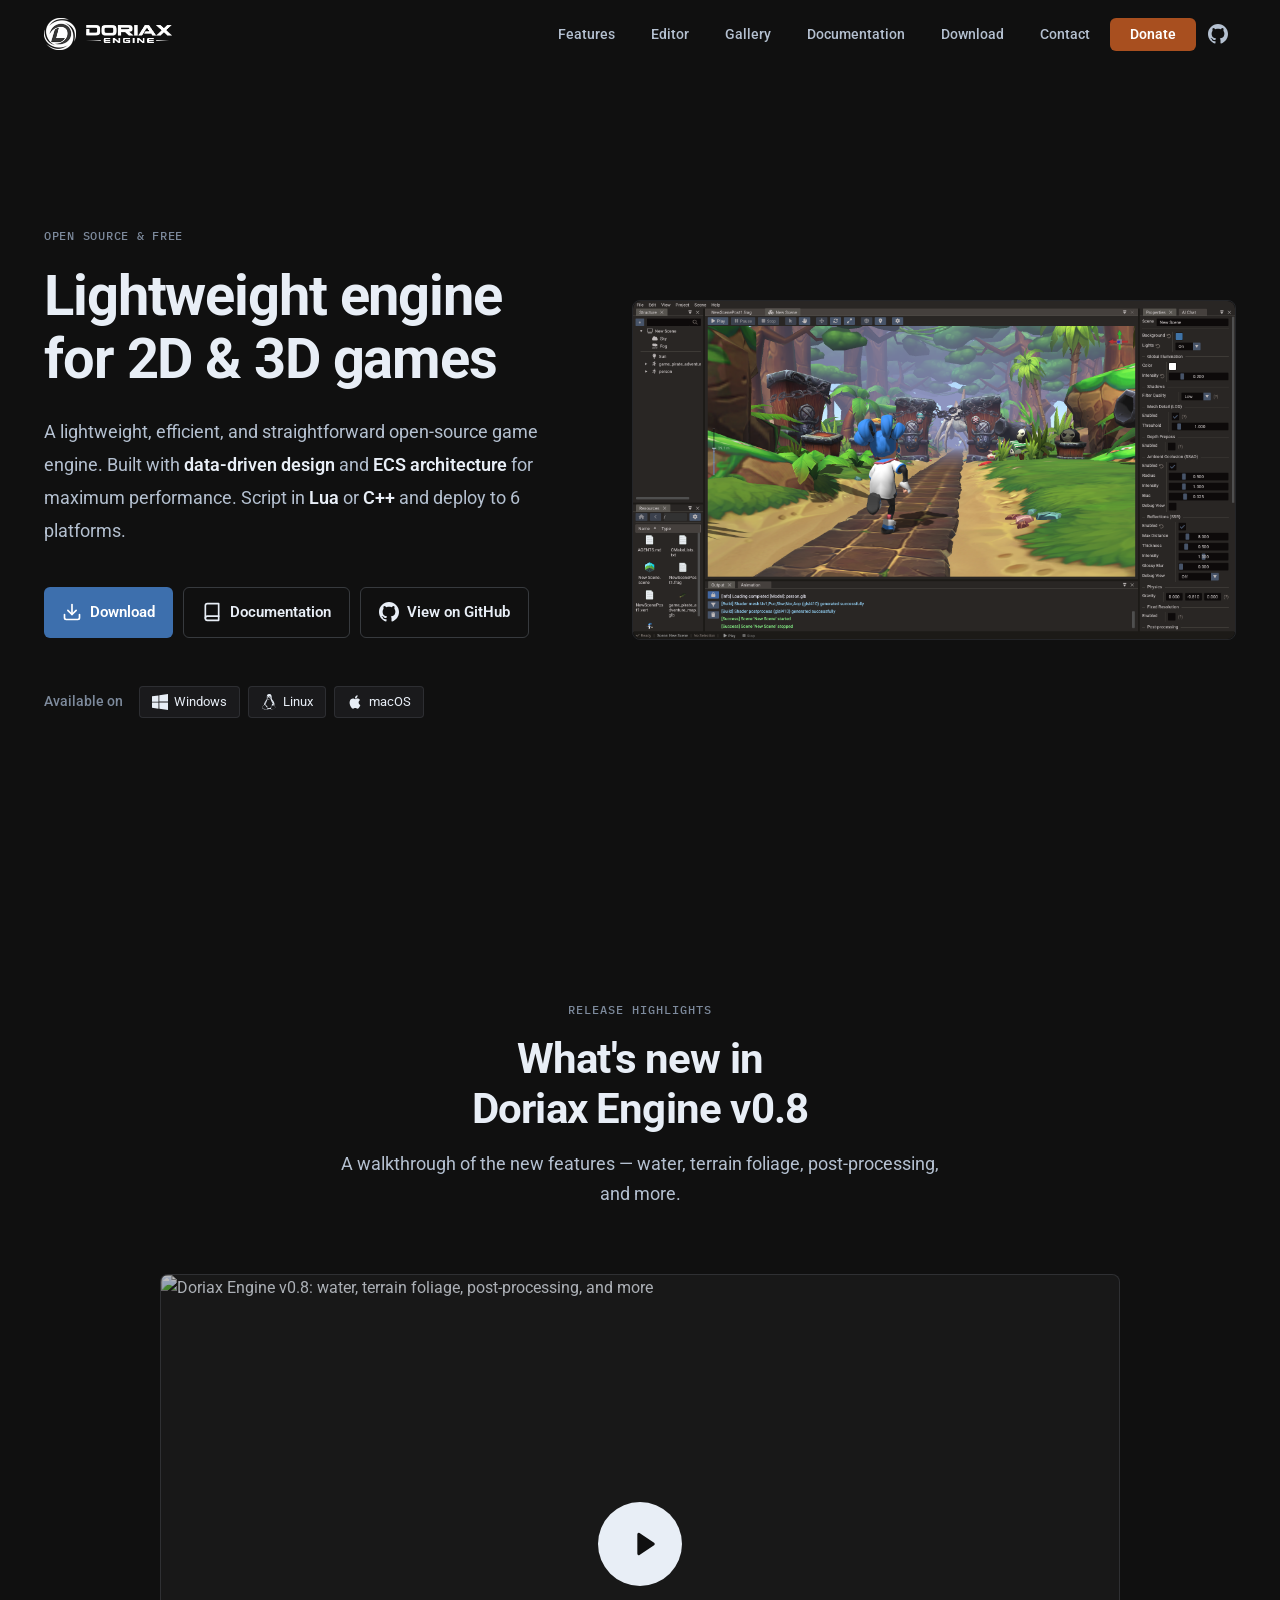
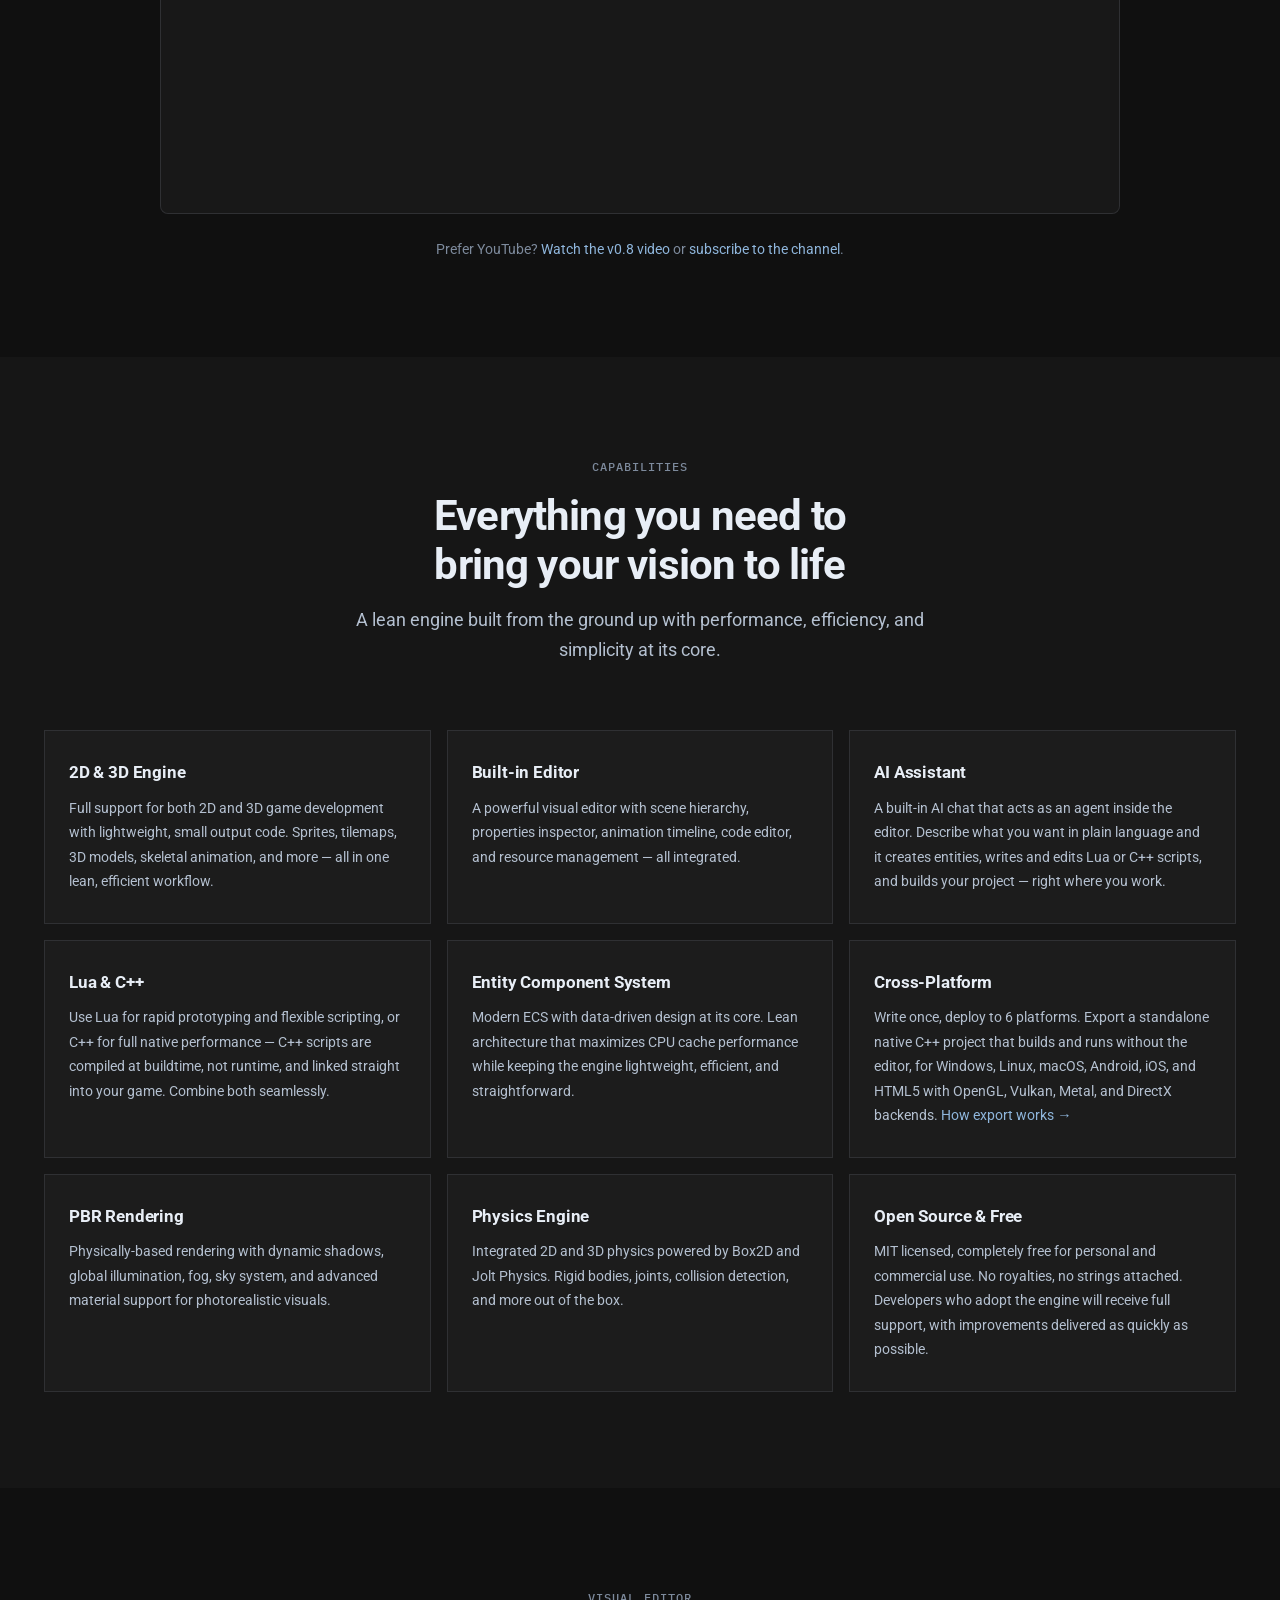
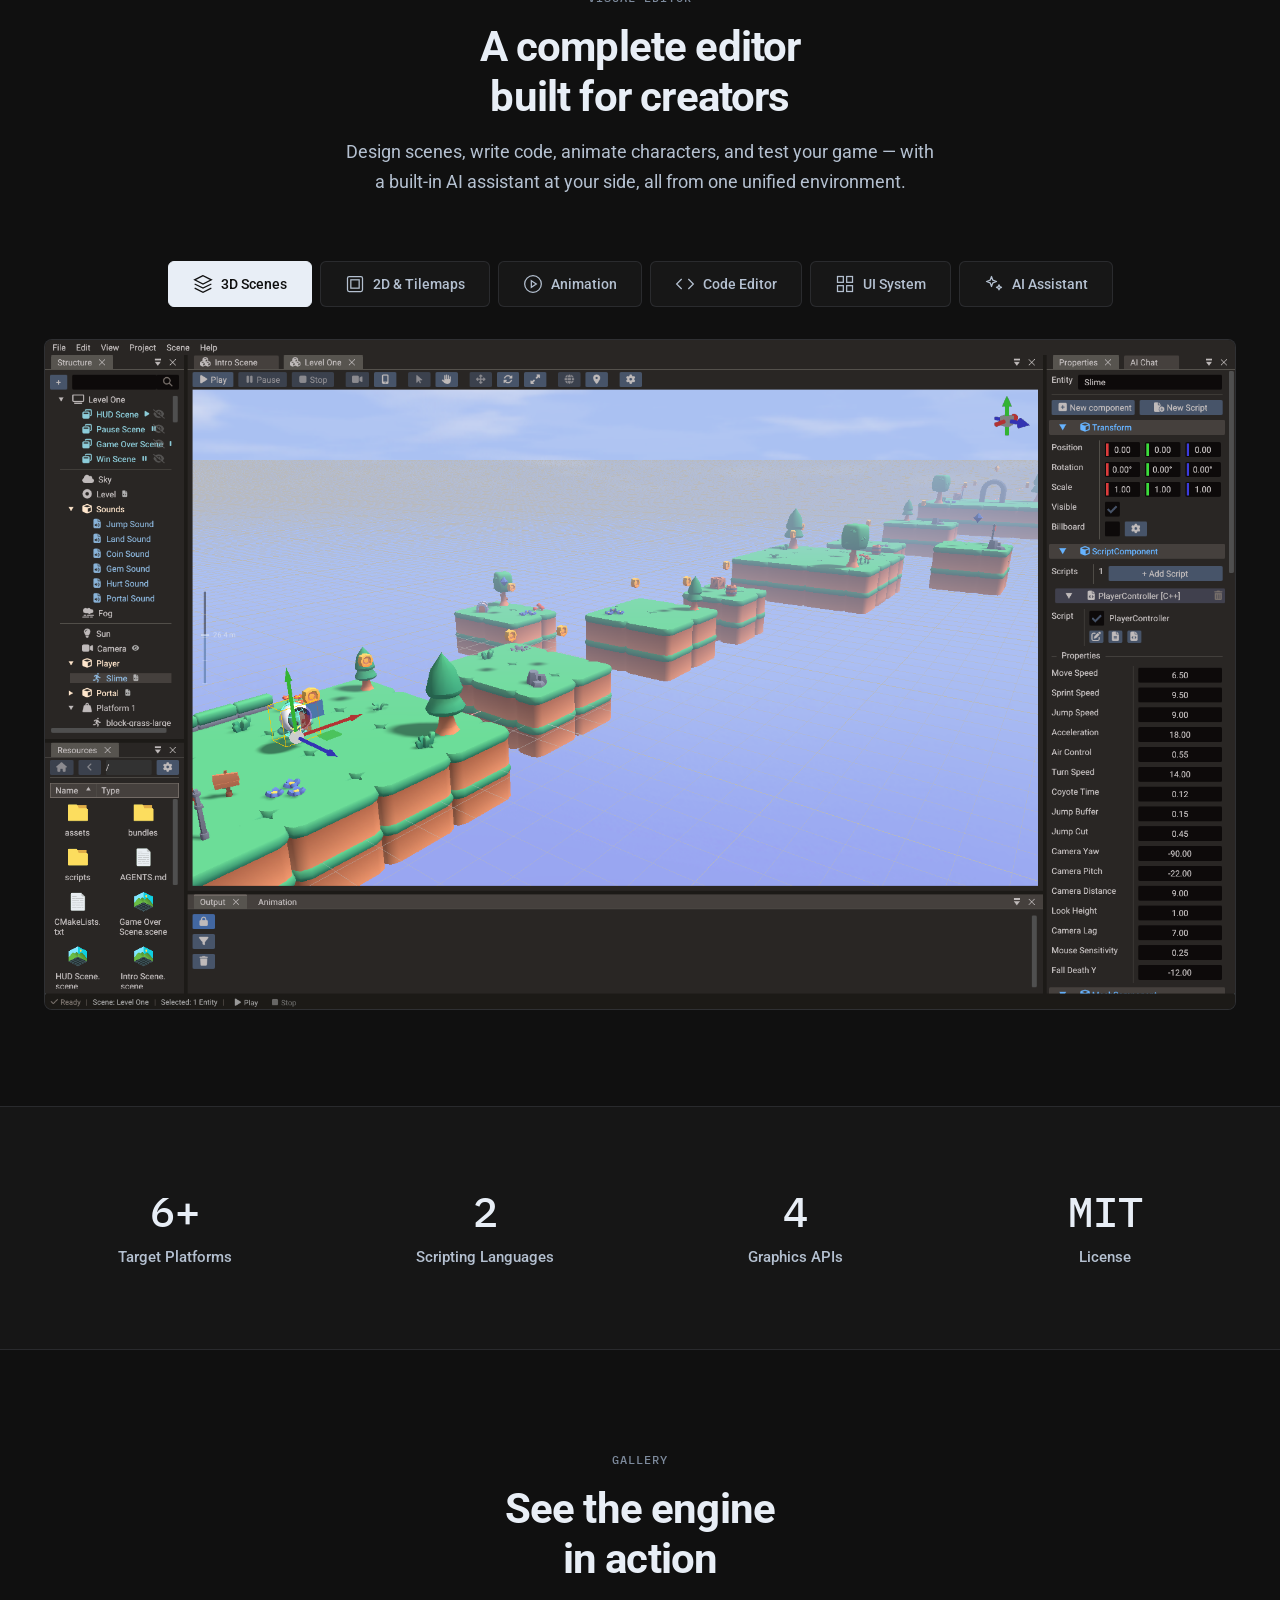
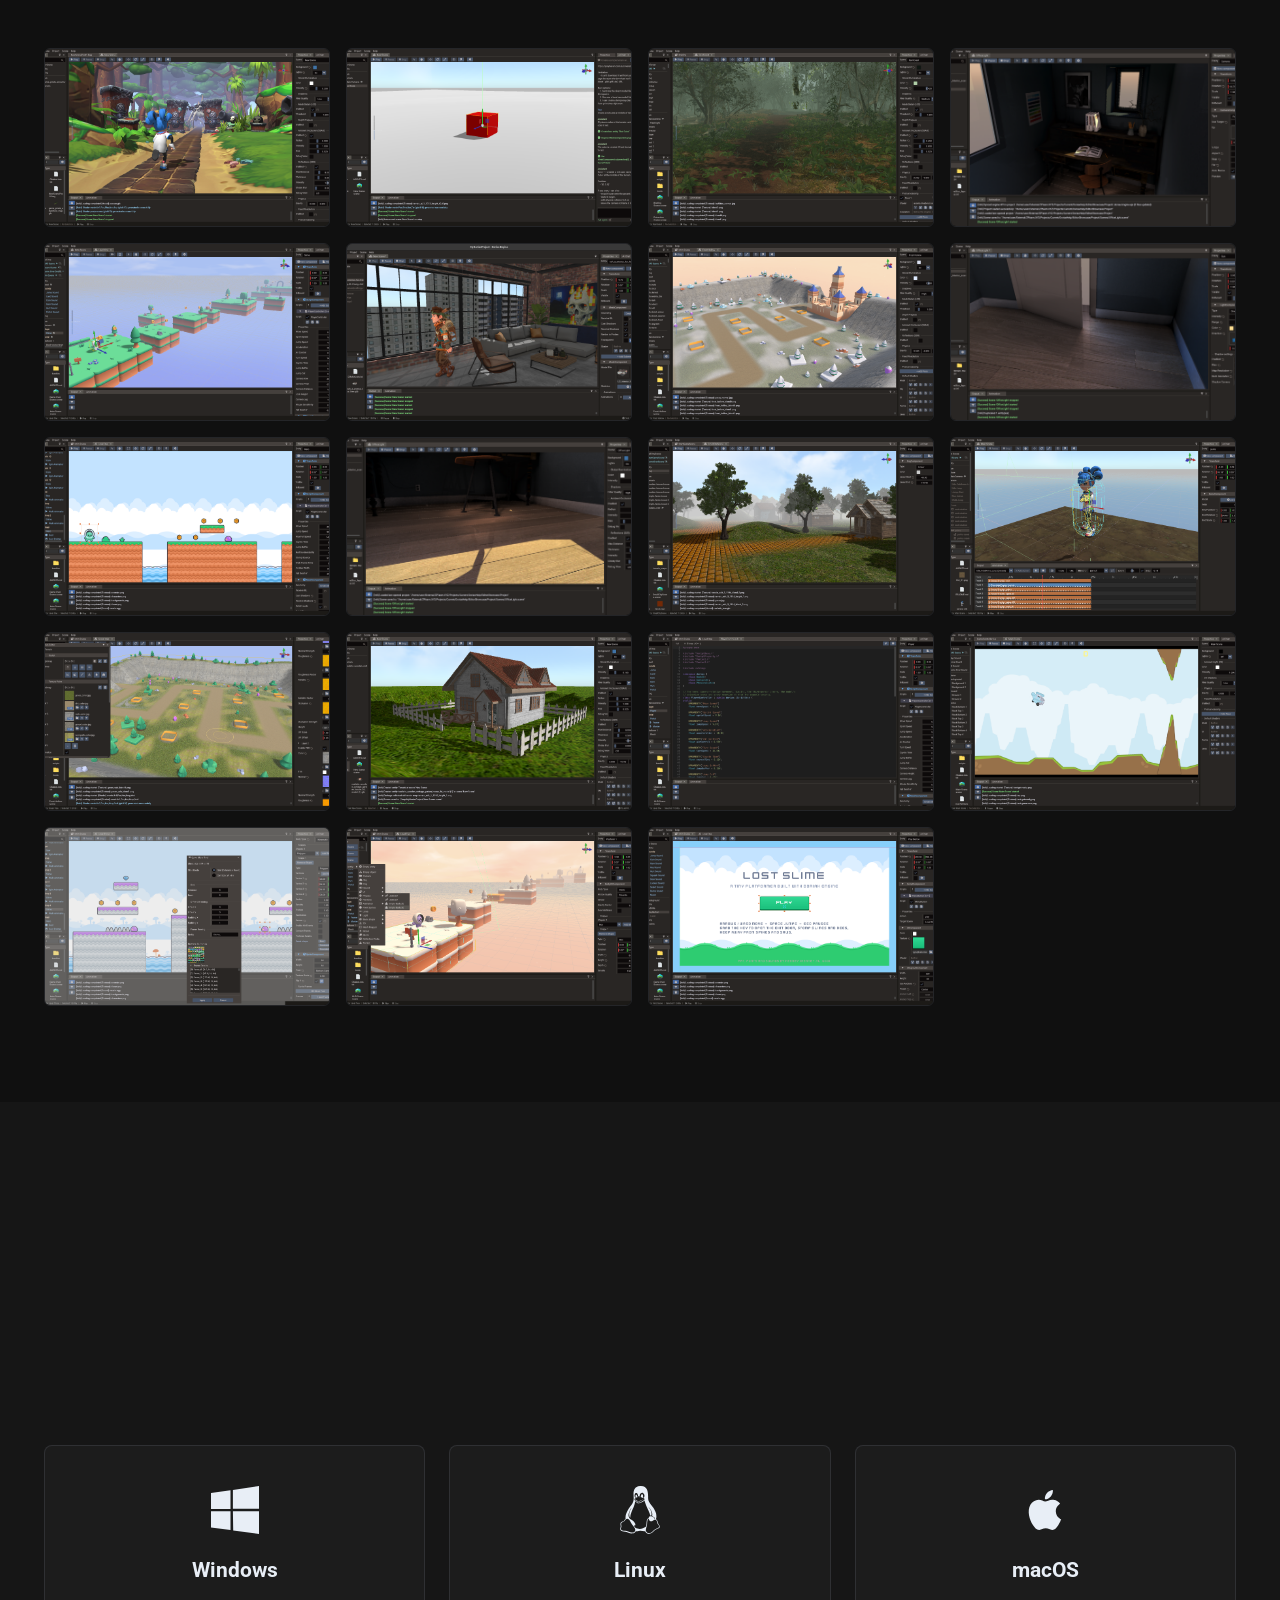
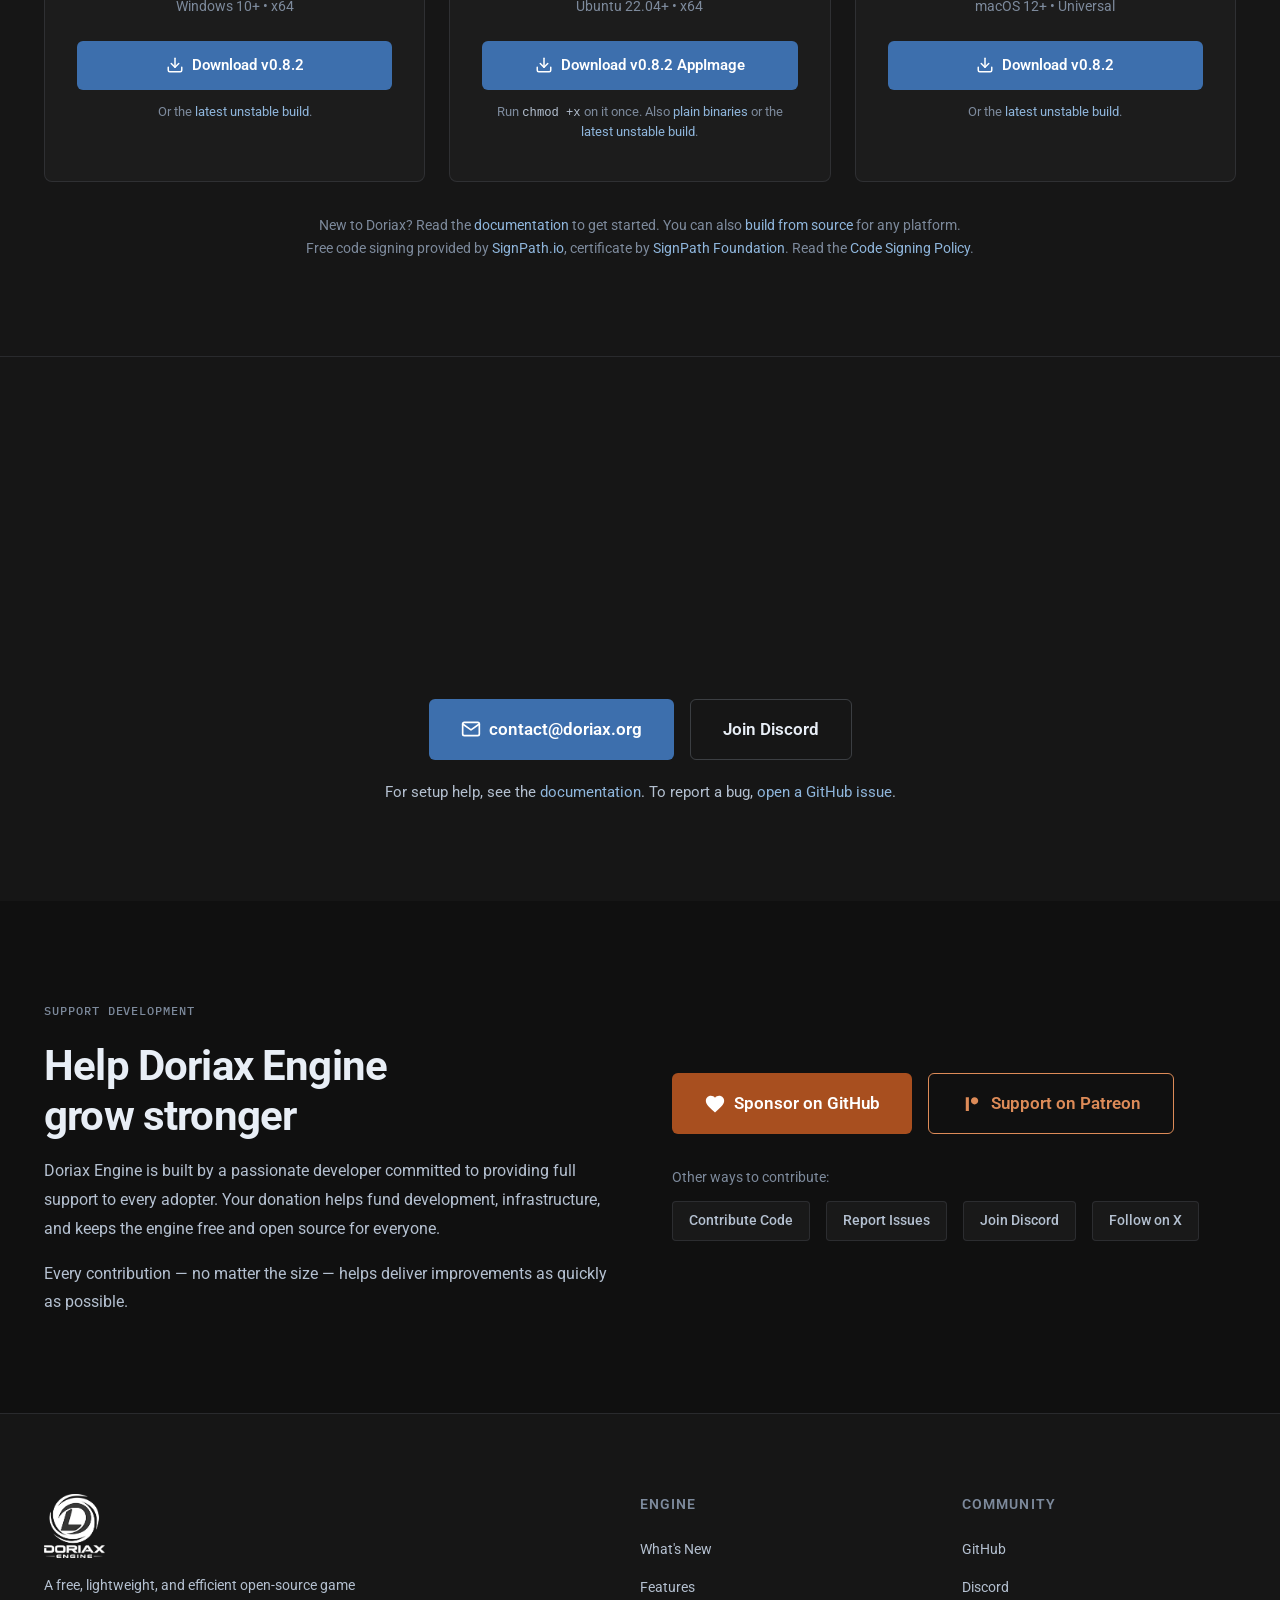
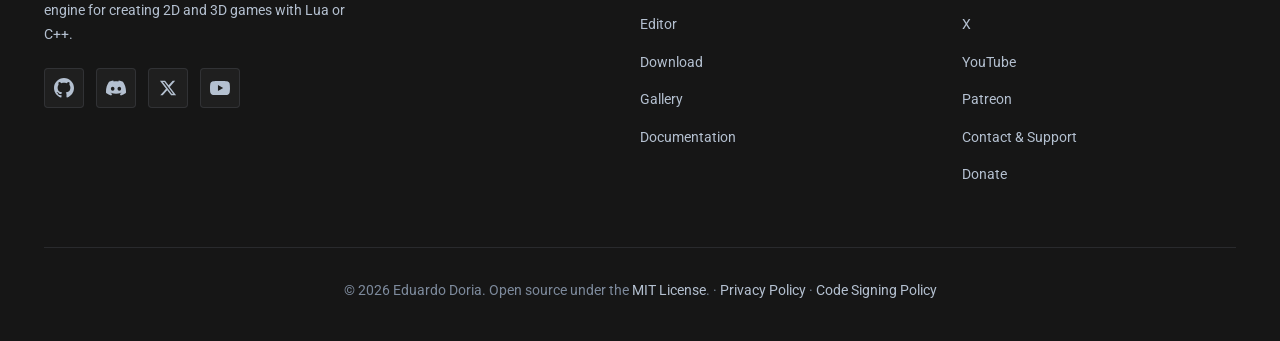
==== index.html @ a9f3708b "Updated to Doriax v0.8.2" ====
<!DOCTYPE html>
<html lang="en">
<head>
    <meta charset="UTF-8">
    <meta name="viewport" content="width=device-width, initial-scale=1.0">
    <title>Doriax Engine — Lightweight Open Source Game Engine for 2D &amp; 3D</title>
    <meta name="description" content="Doriax Engine is a free, open-source, lightweight game engine for 2D and 3D games. Built with ECS and data-driven design for maximum performance and efficiency. Script in Lua or C++, with a built-in AI assistant in the editor.">
    <meta name="keywords" content="game engine, open source, lightweight, 2D, 3D, Lua, C++, cross-platform, ECS, entity component system, data-driven, performance, AI assistant, AI game engine">
    <meta property="og:title" content="Doriax Engine — Lightweight Open Source Game Engine for 2D & 3D">
    <meta property="og:description" content="A free, lightweight, and efficient game engine with data-driven ECS architecture. Build 2D and 3D games with Lua or C++ and deploy to 6 platforms.">
    <meta property="og:type" content="website">
    <meta property="og:url" content="https://www.doriax.org/">
    <meta property="og:image" content="https://www.doriax.org/screenshots/editor-pirate-adventure.png">
    <meta property="og:image:alt" content="Doriax Engine editor showing a 3D pirate adventure scene">
    <meta name="twitter:card" content="summary_large_image">
    <meta name="twitter:site" content="@doriaxengine">
    <link rel="icon" type="image/png" href="logo/logo_part1.png">
    <link rel="preconnect" href="https://fonts.googleapis.com">
    <link rel="preconnect" href="https://fonts.gstatic.com" crossorigin>
    <link href="https://fonts.googleapis.com/css2?family=IBM+Plex+Mono:wght@400;500&family=Roboto:wght@400;500;700&display=swap" rel="stylesheet">
    <link rel="stylesheet" href="css/style.css">
    <!-- Google tag (gtag.js) -->
    <script async src="https://www.googletagmanager.com/gtag/js?id=G-D2G3S99SDC"></script>
    <script>
      window.dataLayer = window.dataLayer || [];
      function gtag(){dataLayer.push(arguments);}
      gtag('js', new Date());

      gtag('config', 'G-D2G3S99SDC');
    </script>
</head>
<body>

    <!-- Navigation -->
    <nav class="navbar" id="navbar">
        <div class="container nav-container">
            <a href="#" class="nav-logo">
                <img src="logo/logo_part1.png" alt="Doriax Engine" class="nav-logo-icon">
                <img src="logo/logo_part2.png" alt="Doriax" class="nav-logo-wordmark">
            </a>
            <button class="nav-toggle" id="navToggle" aria-label="Toggle navigation" aria-expanded="false" aria-controls="navLinks">
                <span></span>
                <span></span>
                <span></span>
            </button>
            <ul class="nav-links" id="navLinks">
                <li><a href="#features">Features</a></li>
                <li><a href="#editor">Editor</a></li>
                <li><a href="#gallery">Gallery</a></li>
                <li><a href="https://docs.doriax.org">Documentation</a></li>
                <li><a href="#download">Download</a></li>
                <li><a href="#contact">Contact</a></li>
                <li><a href="#donate" class="nav-donate-btn">Donate</a></li>
                <li><a href="https://github.com/doriaxengine/doriax" target="_blank" rel="noopener noreferrer" class="nav-icon-link" aria-label="GitHub">
                    <svg width="20" height="20" viewBox="0 0 24 24" fill="currentColor" aria-hidden="true"><path d="M12 0c-6.626 0-12 5.373-12 12 0 5.302 3.438 9.8 8.207 11.387.599.111.793-.261.793-.577v-2.234c-3.338.726-4.033-1.416-4.033-1.416-.546-1.387-1.333-1.756-1.333-1.756-1.089-.745.083-.729.083-.729 1.205.084 1.839 1.237 1.839 1.237 1.07 1.834 2.807 1.304 3.492.997.107-.775.418-1.305.762-1.604-2.665-.305-5.467-1.334-5.467-5.931 0-1.311.469-2.381 1.236-3.221-.124-.303-.535-1.524.117-3.176 0 0 1.008-.322 3.301 1.23.957-.266 1.983-.399 3.003-.404 1.02.005 2.047.138 3.006.404 2.291-1.552 3.297-1.23 3.297-1.23.653 1.653.242 2.874.118 3.176.77.84 1.235 1.911 1.235 3.221 0 4.609-2.807 5.624-5.479 5.921.43.372.823 1.102.823 2.222v3.293c0 .319.192.694.801.576 4.765-1.589 8.199-6.086 8.199-11.386 0-6.627-5.373-12-12-12z"/></svg>
                </a></li>
            </ul>
        </div>
    </nav>

    <!-- Hero Section -->
    <section class="hero" id="hero">
        <div class="container hero-container">
            <div class="hero-content">
                <div class="hero-badge">Open Source &amp; Free</div>
                <h1 class="hero-title">
                    Lightweight engine<br>
                    <span class="hero-gradient">for 2D &amp; 3D games</span>
                </h1>
                <p class="hero-subtitle">
                    A lightweight, efficient, and straightforward open-source game engine.
                    Built with <strong>data-driven design</strong> and <strong>ECS architecture</strong>
                    for maximum performance. Script in <strong>Lua</strong> or <strong>C++</strong>
                    and deploy to 6 platforms.
                </p>
                <div class="hero-actions">
                    <a href="#download" class="btn btn-primary btn-lg">
                        <svg width="20" height="20" viewBox="0 0 24 24" fill="none" stroke="currentColor" stroke-width="2" stroke-linecap="round" stroke-linejoin="round"><path d="M21 15v4a2 2 0 0 1-2 2H5a2 2 0 0 1-2-2v-4"/><polyline points="7 10 12 15 17 10"/><line x1="12" y1="15" x2="12" y2="3"/></svg>
                        Download
                    </a>
                    <a href="https://docs.doriax.org" class="btn btn-outline btn-lg">
                        <svg width="20" height="20" viewBox="0 0 24 24" fill="none" stroke="currentColor" stroke-width="2" stroke-linecap="round" stroke-linejoin="round"><path d="M4 19.5A2.5 2.5 0 0 1 6.5 17H20"/><path d="M6.5 2H20v20H6.5A2.5 2.5 0 0 1 4 19.5v-15A2.5 2.5 0 0 1 6.5 2z"/></svg>
                        Documentation
                    </a>
                    <a href="https://github.com/doriaxengine/doriax" target="_blank" rel="noopener noreferrer" class="btn btn-outline btn-lg">
                        <svg width="20" height="20" viewBox="0 0 24 24" fill="currentColor"><path d="M12 0c-6.626 0-12 5.373-12 12 0 5.302 3.438 9.8 8.207 11.387.599.111.793-.261.793-.577v-2.234c-3.338.726-4.033-1.416-4.033-1.416-.546-1.387-1.333-1.756-1.333-1.756-1.089-.745.083-.729.083-.729 1.205.084 1.839 1.237 1.839 1.237 1.07 1.834 2.807 1.304 3.492.997.107-.775.418-1.305.762-1.604-2.665-.305-5.467-1.334-5.467-5.931 0-1.311.469-2.381 1.236-3.221-.124-.303-.535-1.524.117-3.176 0 0 1.008-.322 3.301 1.23.957-.266 1.983-.399 3.003-.404 1.02.005 2.047.138 3.006.404 2.291-1.552 3.297-1.23 3.297-1.23.653 1.653.242 2.874.118 3.176.77.84 1.235 1.911 1.235 3.221 0 4.609-2.807 5.624-5.479 5.921.43.372.823 1.102.823 2.222v3.293c0 .319.192.694.801.576 4.765-1.589 8.199-6.086 8.199-11.386 0-6.627-5.373-12-12-12z"/></svg>
                        View on GitHub
                    </a>
                </div>
                <div class="hero-platforms">
                    <span class="hero-platforms-label">Available on</span>
                    <div class="hero-platforms-icons">
                        <span class="platform-tag">
                            <svg width="16" height="16" viewBox="0 0 24 24" fill="currentColor"><path d="M0 3.449L9.75 2.1v9.451H0m10.949-9.602L24 0v11.4H10.949M0 12.6h9.75v9.451L0 20.699M10.949 12.6H24V24l-12.9-1.801"/></svg>
                            Windows
                        </span>
                        <span class="platform-tag">
                            <svg width="16" height="16" viewBox="0 0 24 24" fill="currentColor"><path d="M12.504 0c-.155 0-.315.008-.48.021-4.226.333-3.105 4.807-3.17 6.298-.076 1.092-.3 1.953-1.05 3.02-.885 1.051-2.127 2.75-2.716 4.521-.278.832-.41 1.684-.287 2.489a.424.424 0 00-.11.135c-.26.268-.45.6-.663.839-.199.199-.485.267-.797.4-.313.136-.658.269-.864.68-.09.189-.136.394-.132.602 0 .199.027.4.055.536.058.399.116.728.04.97-.249.68-.28 1.145-.106 1.484.174.334.535.47.94.601.81.2 1.91.135 2.774.6.926.466 1.866.67 2.616.47.526-.116.97-.464 1.208-.946.587-.003 1.23-.269 2.26-.334.699-.058 1.574.267 2.577.2.025.134.063.198.114.333l.003.003c.391.778 1.113 1.132 1.884 1.071.771-.06 1.592-.536 2.257-1.306.631-.765 1.683-1.084 2.378-1.503.348-.199.629-.469.649-.853.023-.4-.2-.811-.714-1.376v-.097l-.003-.003c-.17-.2-.25-.535-.338-.926-.085-.401-.182-.786-.492-1.046h-.003c-.059-.054-.123-.067-.188-.135a.357.357 0 00-.19-.064c.431-1.278.264-2.55-.173-3.694-.533-1.41-1.465-2.638-2.175-3.483-.796-1.005-1.576-1.957-1.56-3.368.026-2.152.236-6.133-3.544-6.139zm.529 3.405h.013c.213 0 .396.062.584.198.19.135.33.332.438.533.105.259.158.459.166.724 0-.02.006-.04.006-.06v.105a.086.086 0 01-.004-.021l-.004-.024a1.807 1.807 0 01-.15.706.953.953 0 01-.213.335.71.71 0 00-.088-.042c-.104-.045-.198-.064-.284-.133a1.312 1.312 0 00-.22-.066c.05-.06.146-.133.183-.198.053-.128.082-.264.088-.402v-.02a1.21 1.21 0 00-.061-.4c-.045-.134-.101-.2-.183-.333-.084-.066-.167-.132-.267-.132h-.016c-.093 0-.176.03-.262.132a.8.8 0 00-.205.334 1.18 1.18 0 00-.09.4v.019c.002.089.008.179.02.267-.193-.067-.438-.135-.607-.202a1.635 1.635 0 01-.018-.2v-.02a1.772 1.772 0 01.15-.768c.082-.22.232-.406.43-.533a.985.985 0 01.594-.2zm-2.962.059h.036c.142 0 .27.048.399.135.146.129.264.288.344.465.09.199.14.4.153.667v.004c.007.134.006.2-.002.266v.08c-.03.007-.056.018-.083.024-.152.055-.274.135-.393.2.012-.09.013-.18.003-.267v-.015c-.012-.133-.04-.2-.082-.333a.613.613 0 00-.166-.267.248.248 0 00-.183-.064h-.021c-.071.006-.13.04-.186.132a.552.552 0 00-.12.27.944.944 0 00-.023.33v.015c.012.135.037.2.08.334.046.134.098.2.166.268.01.009.02.018.034.024-.07.057-.117.07-.176.136a.304.304 0 01-.131.068 2.62 2.62 0 01-.275-.402 1.772 1.772 0 01-.155-.667 1.759 1.759 0 01.08-.668 1.43 1.43 0 01.283-.535c.128-.133.26-.2.418-.2zm1.37 1.706c.332 0 .733.065 1.216.399.293.2.523.269 1.052.468h.003c.255.136.405.266.478.399v-.131a.571.571 0 01.016.47c-.123.31-.516.643-1.063.842v.002c-.268.135-.501.333-.775.465-.276.135-.588.292-1.012.267a1.139 1.139 0 01-.448-.067 3.566 3.566 0 01-.322-.198c-.195-.135-.363-.332-.612-.465v-.005h-.005c-.4-.246-.616-.512-.686-.71-.07-.268-.005-.47.193-.6.224-.135.38-.271.483-.336.104-.074.143-.102.176-.131h.002v-.003c.169-.202.436-.47.839-.601.139-.036.294-.065.466-.065zm2.8 2.142c.358 1.417 1.196 3.475 1.735 4.473.286.534.855 1.659 1.102 3.024.156-.005.33.018.513.064.646-1.671-.546-3.467-1.089-3.966-.22-.2-.232-.335-.123-.335.59.534 1.365 1.572 1.646 2.757.13.535.16 1.104.021 1.67.067.028.135.06.205.067 1.032.534 1.413.938 1.23 1.537v-.043c-.06-.003-.12 0-.18 0h-.016c.151-.467-.182-.825-1.065-1.224-.915-.4-1.646-.336-1.77.465-.008.043-.013.066-.018.135-.068.023-.139.053-.209.064-.43.268-.662.669-.793 1.187-.13.533-.17 1.156-.205 1.869v.003c-.02.334-.17.838-.319 1.35-1.5 1.072-3.58 1.538-5.348.334a2.645 2.645 0 00-.402-.533 1.45 1.45 0 00-.275-.333c.182 0 .338-.03.465-.067a.615.615 0 00.314-.334c.108-.267 0-.697-.345-1.163-.345-.467-.931-.995-1.788-1.521-.63-.4-.986-.87-1.15-1.396-.165-.534-.143-1.085-.015-1.645.245-1.07.873-2.11 1.274-2.763.107-.065.037.135-.408.974-.396.751-1.14 2.497-.122 3.854a8.123 8.123 0 01.647-2.876c.564-1.278 1.743-3.504 1.836-5.268.048.036.217.135.289.202.218.133.38.333.59.465.21.201.477.335.876.335.039.003.075.006.11.006.412 0 .73-.134.997-.268.29-.134.52-.334.74-.4h.005c.467-.135.835-.402 1.044-.7zm2.185 8.958c.037.6.343 1.245.882 1.377.588.134 1.434-.333 1.791-.765l.211-.01c.315-.007.577.01.847.268l.003.003c.208.199.305.53.391.876.085.4.154.78.409 1.066.486.527.645.906.636 1.14l.003-.007v.018l-.003-.012c-.015.262-.185.396-.498.595-.63.401-1.746.712-2.457 1.57-.618.737-1.37 1.14-2.036 1.191-.664.053-1.237-.2-1.574-.898l-.005-.003c-.21-.4-.12-1.025.056-1.69.176-.668.428-1.344.463-1.897.037-.714.076-1.335.195-1.814.12-.465.308-.797.641-.984l.045-.022zm-10.814.049h.01c.053 0 .105.005.157.014.376.055.706.333 1.023.752l.91 1.664.003.003c.243.533.754 1.064 1.189 1.637.434.598.77 1.131.729 1.57v.006c-.057.744-.48 1.148-1.125 1.294-.645.135-1.52.002-2.395-.464-.968-.536-2.118-.469-2.857-.602-.369-.066-.61-.2-.723-.4-.11-.2-.113-.602.123-1.23v-.004l.002-.003c.117-.334.03-.752-.027-1.118-.055-.401-.083-.71.043-.94.16-.334.396-.4.69-.533.294-.135.64-.202.915-.47h.002v-.002c.256-.268.445-.601.668-.838.19-.201.38-.336.663-.336zm7.159-9.074c-.435.201-.945.535-1.488.535-.542 0-.97-.267-1.28-.466-.154-.134-.28-.268-.373-.335-.164-.134-.144-.333-.074-.333.109.016.129.134.199.2.096.066.215.2.36.333.292.2.68.467 1.167.467.485 0 1.053-.267 1.398-.466.195-.135.445-.334.648-.467.156-.136.149-.267.279-.267.128.016.034.134-.147.332a8.097 8.097 0 01-.69.468zm-1.082-1.583V5.64c-.006-.02.013-.042.029-.05.074-.043.18-.027.26.004.063 0 .16.067.15.135-.006.049-.085.066-.135.066-.055 0-.092-.043-.141-.068-.052-.018-.146-.008-.163-.065zm-.551 0c-.02.058-.113.049-.166.066-.047.025-.086.068-.14.068-.05 0-.13-.02-.136-.068-.01-.066.088-.133.15-.133.08-.031.184-.047.259-.005.019.009.036.03.03.05v.02h.003z"/></svg>
                            Linux
                        </span>
                        <span class="platform-tag">
                            <svg width="16" height="16" viewBox="0 0 24 24" fill="currentColor"><path d="M18.71 19.5c-.83 1.24-1.71 2.45-3.05 2.47-1.34.03-1.77-.79-3.29-.79-1.53 0-2 .77-3.27.82-1.31.05-2.3-1.32-3.14-2.53C4.25 17 2.94 12.45 4.7 9.39c.87-1.52 2.43-2.48 4.12-2.51 1.28-.02 2.5.87 3.29.87.78 0 2.26-1.07 3.8-.91.65.03 2.47.26 3.64 1.98-.09.06-2.17 1.28-2.15 3.81.03 3.02 2.65 4.03 2.68 4.04-.03.07-.42 1.44-1.38 2.83M13 3.5c.73-.83 1.94-1.46 2.94-1.5.13 1.17-.34 2.35-1.04 3.19-.69.85-1.83 1.51-2.95 1.42-.15-1.15.41-2.35 1.05-3.11z"/></svg>
                            macOS
                        </span>
                    </div>
                </div>
            </div>
            <div class="hero-visual">
                <div class="hero-screenshot-wrapper">
                    <img src="screenshots/editor-pirate-adventure.png" alt="Doriax Engine Editor - 3D pirate adventure scene" class="hero-screenshot" loading="eager">
                </div>
            </div>
        </div>
    </section>

    <!-- Intro Video -->
    <section class="section video-section" id="video">
        <div class="container">
            <div class="section-header">
                <span class="section-tag">Release Highlights</span>
                <h2 class="section-title">What&apos;s new in<br><span class="text-gradient">Doriax Engine v0.8</span></h2>
                <p class="section-subtitle">A walkthrough of the new features — water, terrain foliage, post-processing, and more.</p>
            </div>
            <div class="video-embed" id="videoEmbed" data-video-id="sGikOEpYgco" data-video-title="Doriax Engine v0.8: Water, Terrain Foliage, Post-Processing, and More">
                <img class="video-poster" src="https://i.ytimg.com/vi/sGikOEpYgco/maxresdefault.jpg" alt="Doriax Engine v0.8: water, terrain foliage, post-processing, and more" width="1280" height="720" loading="lazy">
                <button class="video-play" type="button" aria-label="Play the Doriax Engine v0.8 video">
                    <svg width="34" height="34" viewBox="0 0 24 24" fill="currentColor" aria-hidden="true"><path d="M8 5.14v13.72a1 1 0 0 0 1.54.84l10.28-6.86a1 1 0 0 0 0-1.68L9.54 4.3A1 1 0 0 0 8 5.14z"/></svg>
                </button>
            </div>
            <p class="video-note">
                Prefer YouTube? <a href="https://www.youtube.com/watch?v=sGikOEpYgco" target="_blank" rel="noopener noreferrer">Watch the v0.8 video</a>
                or <a href="https://www.youtube.com/@doriaxengine" target="_blank" rel="noopener noreferrer">subscribe to the channel</a>.
            </p>
        </div>
    </section>

    <!-- Features Section -->
    <section class="section features" id="features">
        <div class="container">
            <div class="section-header">
                <span class="section-tag">Capabilities</span>
                <h2 class="section-title">Everything you need to<br><span class="text-gradient">bring your vision to life</span></h2>
                <p class="section-subtitle">A lean engine built from the ground up with performance, efficiency, and simplicity at its core.</p>
            </div>
            <div class="features-grid">
                <div class="feature-card">
                    <h3>2D &amp; 3D Engine</h3>
                    <p>Full support for both 2D and 3D game development with lightweight, small output code. Sprites, tilemaps, 3D models, skeletal animation, and more — all in one lean, efficient workflow.</p>
                </div>
                <div class="feature-card">
                    <h3>Built-in Editor</h3>
                    <p>A powerful visual editor with scene hierarchy, properties inspector, animation timeline, code editor, and resource management — all integrated.</p>
                </div>
                <div class="feature-card">
                    <h3>AI Assistant</h3>
                    <p>A built-in AI chat that acts as an agent inside the editor. Describe what you want in plain language and it creates entities, writes and edits Lua or C++ scripts, and builds your project — right where you work.</p>
                </div>
                <div class="feature-card">
                    <h3>Lua &amp; C++</h3>
                    <p>Use Lua for rapid prototyping and flexible scripting, or C++ for full native performance — C++ scripts are compiled at buildtime, not runtime, and linked straight into your game. Combine both seamlessly.</p>
                </div>
                <div class="feature-card">
                    <h3>Entity Component System</h3>
                    <p>Modern ECS with data-driven design at its core. Lean architecture that maximizes CPU cache performance while keeping the engine lightweight, efficient, and straightforward.</p>
                </div>
                <div class="feature-card">
                    <h3>Cross-Platform</h3>
                    <p>Write once, deploy to 6 platforms. Export a standalone native C++ project that builds and runs without the editor, for Windows, Linux, macOS, Android, iOS, and HTML5 with OpenGL, Vulkan, Metal, and DirectX backends. <a href="https://docs.doriax.org/editor/export/#from-editor-data-to-runtime-code">How export works &rarr;</a></p>
                </div>
                <div class="feature-card">
                    <h3>PBR Rendering</h3>
                    <p>Physically-based rendering with dynamic shadows, global illumination, fog, sky system, and advanced material support for photorealistic visuals.</p>
                </div>
                <div class="feature-card">
                    <h3>Physics Engine</h3>
                    <p>Integrated 2D and 3D physics powered by Box2D and Jolt Physics. Rigid bodies, joints, collision detection, and more out of the box.</p>
                </div>
                <div class="feature-card">
                    <h3>Open Source &amp; Free</h3>
                    <p>MIT licensed, completely free for personal and commercial use. No royalties, no strings attached. Developers who adopt the engine will receive full support, with improvements delivered as quickly as possible.</p>
                </div>
            </div>
        </div>
    </section>

    <!-- Editor Showcase -->
    <section class="section editor-showcase" id="editor">
        <div class="container">
            <div class="section-header">
                <span class="section-tag">Visual Editor</span>
                <h2 class="section-title">A complete editor<br><span class="text-gradient">built for creators</span></h2>
                <p class="section-subtitle">Design scenes, write code, animate characters, and test your game — with a built-in AI assistant at your side, all from one unified environment.</p>
            </div>
            <div class="editor-features">
                <div class="editor-feature-tabs">
                    <button class="editor-tab active" data-tab="3d">
                        <svg width="20" height="20" viewBox="0 0 24 24" fill="none" stroke="currentColor" stroke-width="1.5"><polygon points="12 2 2 7 12 12 22 7 12 2"/><polyline points="2 17 12 22 22 17"/><polyline points="2 12 12 17 22 12"/></svg>
                        3D Scenes
                    </button>
                    <button class="editor-tab" data-tab="2d">
                        <svg width="20" height="20" viewBox="0 0 24 24" fill="none" stroke="currentColor" stroke-width="1.5"><rect x="3" y="3" width="18" height="18" rx="2"/><rect x="7" y="7" width="10" height="10"/></svg>
                        2D &amp; Tilemaps
                    </button>
                    <button class="editor-tab" data-tab="animation">
                        <svg width="20" height="20" viewBox="0 0 24 24" fill="none" stroke="currentColor" stroke-width="1.5"><circle cx="12" cy="12" r="10"/><polygon points="10 8 16 12 10 16 10 8"/></svg>
                        Animation
                    </button>
                    <button class="editor-tab" data-tab="code">
                        <svg width="20" height="20" viewBox="0 0 24 24" fill="none" stroke="currentColor" stroke-width="1.5"><polyline points="16 18 22 12 16 6"/><polyline points="8 6 2 12 8 18"/></svg>
                        Code Editor
                    </button>
                    <button class="editor-tab" data-tab="ui">
                        <svg width="20" height="20" viewBox="0 0 24 24" fill="none" stroke="currentColor" stroke-width="1.5"><rect x="3" y="3" width="7" height="7"/><rect x="14" y="3" width="7" height="7"/><rect x="14" y="14" width="7" height="7"/><rect x="3" y="14" width="7" height="7"/></svg>
                        UI System
                    </button>
                    <button class="editor-tab" data-tab="ai">
                        <svg width="20" height="20" viewBox="0 0 24 24" fill="none" stroke="currentColor" stroke-width="1.5" stroke-linecap="round" stroke-linejoin="round"><path d="M9 3l1.6 4.4L15 9l-4.4 1.6L9 15l-1.6-4.4L3 9l4.4-1.6z"/><path d="M18 13l.9 2.1 2.1.9-2.1.9L18 19l-.9-2.1L15 16l2.1-.9z"/></svg>
                        AI Assistant
                    </button>
                </div>
                <div class="editor-preview">
                    <div class="editor-preview-image active" data-tab="3d">
                        <img src="screenshots/editor-lost-slime-3d.png" alt="3D platformer level with a selected character in Doriax Engine" loading="lazy">
                    </div>
                    <div class="editor-preview-image" data-tab="2d">
                        <img src="screenshots/editor-2d-sprite.png" alt="2D sprite and tilemap editing in Doriax Engine" loading="lazy">
                    </div>
                    <div class="editor-preview-image" data-tab="animation">
                        <img src="screenshots/editor-bones.png" alt="Skeletal animation and bones in Doriax Engine" loading="lazy">
                    </div>
                    <div class="editor-preview-image" data-tab="code">
                        <img src="screenshots/editor-code-spROPERTY.png" alt="C++ scripting with editor-exposed properties in Doriax Engine" loading="lazy">
                    </div>
                    <div class="editor-preview-image" data-tab="ui">
                        <img src="screenshots/runtime-first-ui-scene.png" alt="UI design tools in Doriax Engine" loading="lazy">
                    </div>
                    <div class="editor-preview-image" data-tab="ai">
                        <img src="screenshots/editor-ai-chat.png" alt="AI assistant creating entities and scripts in Doriax Engine" loading="lazy">
                    </div>
                </div>
            </div>
        </div>
    </section>

    <!-- Stats/Highlights -->
    <section class="section highlights">
        <div class="container">
            <div class="highlights-grid">
                <div class="highlight-item">
                    <div class="highlight-number">6+</div>
                    <div class="highlight-label">Target Platforms</div>
                </div>
                <div class="highlight-item">
                    <div class="highlight-number">2</div>
                    <div class="highlight-label">Scripting Languages</div>
                </div>
                <div class="highlight-item">
                    <div class="highlight-number">4</div>
                    <div class="highlight-label">Graphics APIs</div>
                </div>
                <div class="highlight-item">
                    <div class="highlight-number">MIT</div>
                    <div class="highlight-label">License</div>
                </div>
            </div>
        </div>
    </section>

    <!-- Gallery -->
    <section class="section gallery" id="gallery">
        <div class="container">
            <div class="section-header">
                <span class="section-tag">Gallery</span>
                <h2 class="section-title">See the engine<br><span class="text-gradient">in action</span></h2>
            </div>
            <div class="gallery-grid">
                <div class="gallery-item" data-full="screenshots/editor-pirate-adventure.png">
                    <img src="screenshots/editor-pirate-adventure.png" alt="3D pirate adventure scene with SSAO and reflections" loading="lazy">
                    <div class="gallery-overlay">
                        <span>Pirate Adventure Scene</span>
                    </div>
                </div>
                <div class="gallery-item" data-full="screenshots/editor-ai-chat.png">
                    <img src="screenshots/editor-ai-chat.png" alt="AI assistant creating entities in the editor" loading="lazy">
                    <div class="gallery-overlay">
                        <span>AI Assistant</span>
                    </div>
                </div>
                <div class="gallery-item" data-full="screenshots/editor-rainforest.png">
                    <img src="screenshots/editor-rainforest.png" alt="Dense rainforest scene with terrain, foliage and water" loading="lazy">
                    <div class="gallery-overlay">
                        <span>Rainforest Scene</span>
                    </div>
                </div>
                <div class="gallery-item" data-full="screenshots/editor-office-scene.png">
                    <img src="screenshots/editor-office-scene.png" alt="PBR-lit office scene in the editor" loading="lazy">
                    <div class="gallery-overlay">
                        <span>PBR Office Scene</span>
                    </div>
                </div>
                <div class="gallery-item" data-full="screenshots/editor-lost-slime-3d.png">
                    <img src="screenshots/editor-lost-slime-3d.png" alt="3D platformer level with a selected character" loading="lazy">
                    <div class="gallery-overlay">
                        <span>3D Platformer</span>
                    </div>
                </div>
                <div class="gallery-item" data-full="screenshots/editor-3d-scene2.png">
                    <img src="screenshots/editor-3d-scene2.png" alt="3D loft interior with character in the editor" loading="lazy">
                    <div class="gallery-overlay">
                        <span>Loft Interior Scene</span>
                    </div>
                </div>
                <div class="gallery-item" data-full="screenshots/editor-bastion-vale.png">
                    <img src="screenshots/editor-bastion-vale.png" alt="Snowy tower defence map with global illumination settings" loading="lazy">
                    <div class="gallery-overlay">
                        <span>Global Illumination</span>
                    </div>
                </div>
                <div class="gallery-item" data-full="screenshots/editor-lighting.png">
                    <img src="screenshots/editor-lighting.png" alt="Directional light and dynamic shadow settings" loading="lazy">
                    <div class="gallery-overlay">
                        <span>Dynamic Lighting</span>
                    </div>
                </div>
                <div class="gallery-item" data-full="screenshots/editor-2d-sprite.png">
                    <img src="screenshots/editor-2d-sprite.png" alt="2D sprite editing with tilemap" loading="lazy">
                    <div class="gallery-overlay">
                        <span>2D Sprites</span>
                    </div>
                </div>
                <div class="gallery-item" data-full="screenshots/editor-reflections.png">
                    <img src="screenshots/editor-reflections.png" alt="Screen-space reflections settings" loading="lazy">
                    <div class="gallery-overlay">
                        <span>Reflections (SSR)</span>
                    </div>
                </div>
                <div class="gallery-item" data-full="screenshots/editor-fog.png">
                    <img src="screenshots/editor-fog.png" alt="Linear fog settings on an outdoor terrain scene" loading="lazy">
                    <div class="gallery-overlay">
                        <span>Atmospheric Fog</span>
                    </div>
                </div>
                <div class="gallery-item" data-full="screenshots/editor-bones.png">
                    <img src="screenshots/editor-bones.png" alt="Skeletal animation and bone editing" loading="lazy">
                    <div class="gallery-overlay">
                        <span>Bone System</span>
                    </div>
                </div>
                <div class="gallery-item" data-full="screenshots/editor-terrain.png">
                    <img src="screenshots/editor-terrain.png" alt="Terrain editor with sculpt brushes and PBR paint layers" loading="lazy">
                    <div class="gallery-overlay">
                        <span>Terrain Editor</span>
                    </div>
                </div>
                <div class="gallery-item" data-full="screenshots/editor-3d-scene.png">
                    <img src="screenshots/editor-3d-scene.png" alt="3D Scene with models and terrain" loading="lazy">
                    <div class="gallery-overlay">
                        <span>3D Scene</span>
                    </div>
                </div>
                <div class="gallery-item" data-full="screenshots/editor-code-spROPERTY.png">
                    <img src="screenshots/editor-code-spROPERTY.png" alt="C++ scripting with editor properties" loading="lazy">
                    <div class="gallery-overlay">
                        <span>C++ Properties</span>
                    </div>
                </div>
                <div class="gallery-item" data-full="screenshots/editor-play-mode.png">
                    <img src="screenshots/editor-play-mode.png" alt="2D game running in the editor's play mode" loading="lazy">
                    <div class="gallery-overlay">
                        <span>Play Mode</span>
                    </div>
                </div>
                <div class="gallery-item" data-full="screenshots/sprite-slicer-tool.png">
                    <img src="screenshots/sprite-slicer-tool.png" alt="Sprite slicer tool with animation frames" loading="lazy">
                    <div class="gallery-overlay">
                        <span>Sprite Slicer</span>
                    </div>
                </div>
                <div class="gallery-item" data-full="screenshots/editor-create-entity.png">
                    <img src="screenshots/editor-create-entity.png" alt="Physics body and collider shape on a platform" loading="lazy">
                    <div class="gallery-overlay">
                        <span>Physics</span>
                    </div>
                </div>
                <div class="gallery-item" data-full="screenshots/runtime-first-ui-scene.png">
                    <img src="screenshots/runtime-first-ui-scene.png" alt="Game UI design in editor" loading="lazy">
                    <div class="gallery-overlay">
                        <span>UI Design</span>
                    </div>
                </div>
            </div>
        </div>
    </section>

    <!-- Lightbox -->
    <div class="lightbox" id="lightbox">
        <button class="lightbox-close" aria-label="Close">&times;</button>
        <button class="lightbox-prev" aria-label="Previous">&#8249;</button>
        <button class="lightbox-next" aria-label="Next">&#8250;</button>
        <div class="lightbox-content">
            <img src="" alt="" id="lightboxImg">
        </div>
    </div>

    <!-- Download Section -->
    <section class="section download" id="download">
        <div class="container">
            <div class="section-header">
                <span class="section-tag">Get Started</span>
                <h2 class="section-title">Download<br><span class="text-gradient">Doriax Engine</span></h2>
                <p class="section-subtitle">Free and open source. No sign-up required. Start building your game today.</p>
                <!-- Notice banner: uncomment and set the text when visitors need to be
                     told something — a release advisory, a known issue, a platform caveat.
                <div class="download-warning">
                    <svg width="20" height="20" viewBox="0 0 24 24" fill="none" stroke="currentColor" stroke-width="2" stroke-linecap="round" stroke-linejoin="round"><path d="M10.29 3.86L1.82 18a2 2 0 0 0 1.71 3h16.94a2 2 0 0 0 1.71-3L13.71 3.86a2 2 0 0 0-3.42 0z"/><line x1="12" y1="9" x2="12" y2="13"/><line x1="12" y1="17" x2="12.01" y2="17"/></svg>
                    <span>Notice text goes here.</span>
                </div>
                -->
            </div>
            <div class="download-cards">
                <div class="download-card">
                    <div class="download-icon">
                        <svg width="48" height="48" viewBox="0 0 24 24" fill="currentColor"><path d="M0 3.449L9.75 2.1v9.451H0m10.949-9.602L24 0v11.4H10.949M0 12.6h9.75v9.451L0 20.699M10.949 12.6H24V24l-12.9-1.801"/></svg>
                    </div>
                    <h3>Windows</h3>
                    <p class="download-meta">Windows 10+ &bull; x64</p>
                    <a href="https://github.com/doriaxengine/doriax/releases/download/v0.8.2/Doriax-v0.8.2-windows-x64.zip" class="btn btn-primary btn-download">
                        <svg width="18" height="18" viewBox="0 0 24 24" fill="none" stroke="currentColor" stroke-width="2" stroke-linecap="round" stroke-linejoin="round"><path d="M21 15v4a2 2 0 0 1-2 2H5a2 2 0 0 1-2-2v-4"/><polyline points="7 10 12 15 17 10"/><line x1="12" y1="15" x2="12" y2="3"/></svg>
                        Download v0.8.2
                    </a>
                    <p class="download-alt">
                        Or the <a href="https://nightly.link/doriaxengine/doriax/workflows/cmake.yml/main/doriax_windows.zip">latest unstable build</a>.
                    </p>
                </div>
                <div class="download-card">
                    <div class="download-icon linux-icon">
                        <svg width="48" height="48" viewBox="0 0 24 24" fill="currentColor"><path d="M12.504 0c-.155 0-.315.008-.48.021-4.226.333-3.105 4.807-3.17 6.298-.076 1.092-.3 1.953-1.05 3.02-.885 1.051-2.127 2.75-2.716 4.521-.278.832-.41 1.684-.287 2.489a.424.424 0 00-.11.135c-.26.268-.45.6-.663.839-.199.199-.485.267-.797.4-.313.136-.658.269-.864.68-.09.189-.136.394-.132.602 0 .199.027.4.055.536.058.399.116.728.04.97-.249.68-.28 1.145-.106 1.484.174.334.535.47.94.601.81.2 1.91.135 2.774.6.926.466 1.866.67 2.616.47.526-.116.97-.464 1.208-.946.587-.003 1.23-.269 2.26-.334.699-.058 1.574.267 2.577.2.025.134.063.198.114.333l.003.003c.391.778 1.113 1.132 1.884 1.071.771-.06 1.592-.536 2.257-1.306.631-.765 1.683-1.084 2.378-1.503.348-.199.629-.469.649-.853.023-.4-.2-.811-.714-1.376v-.097l-.003-.003c-.17-.2-.25-.535-.338-.926-.085-.401-.182-.786-.492-1.046h-.003c-.059-.054-.123-.067-.188-.135a.357.357 0 00-.19-.064c.431-1.278.264-2.55-.173-3.694-.533-1.41-1.465-2.638-2.175-3.483-.796-1.005-1.576-1.957-1.56-3.368.026-2.152.236-6.133-3.544-6.139zm.529 3.405h.013c.213 0 .396.062.584.198.19.135.33.332.438.533.105.259.158.459.166.724 0-.02.006-.04.006-.06v.105a.086.086 0 01-.004-.021l-.004-.024a1.807 1.807 0 01-.15.706.953.953 0 01-.213.335.71.71 0 00-.088-.042c-.104-.045-.198-.064-.284-.133a1.312 1.312 0 00-.22-.066c.05-.06.146-.133.183-.198.053-.128.082-.264.088-.402v-.02a1.21 1.21 0 00-.061-.4c-.045-.134-.101-.2-.183-.333-.084-.066-.167-.132-.267-.132h-.016c-.093 0-.176.03-.262.132a.8.8 0 00-.205.334 1.18 1.18 0 00-.09.4v.019c.002.089.008.179.02.267-.193-.067-.438-.135-.607-.202a1.635 1.635 0 01-.018-.2v-.02a1.772 1.772 0 01.15-.768c.082-.22.232-.406.43-.533a.985.985 0 01.594-.2zm-2.962.059h.036c.142 0 .27.048.399.135.146.129.264.288.344.465.09.199.14.4.153.667v.004c.007.134.006.2-.002.266v.08c-.03.007-.056.018-.083.024-.152.055-.274.135-.393.2.012-.09.013-.18.003-.267v-.015c-.012-.133-.04-.2-.082-.333a.613.613 0 00-.166-.267.248.248 0 00-.183-.064h-.021c-.071.006-.13.04-.186.132a.552.552 0 00-.12.27.944.944 0 00-.023.33v.015c.012.135.037.2.08.334.046.134.098.2.166.268.01.009.02.018.034.024-.07.057-.117.07-.176.136a.304.304 0 01-.131.068 2.62 2.62 0 01-.275-.402 1.772 1.772 0 01-.155-.667 1.759 1.759 0 01.08-.668 1.43 1.43 0 01.283-.535c.128-.133.26-.2.418-.2zm1.37 1.706c.332 0 .733.065 1.216.399.293.2.523.269 1.052.468h.003c.255.136.405.266.478.399v-.131a.571.571 0 01.016.47c-.123.31-.516.643-1.063.842v.002c-.268.135-.501.333-.775.465-.276.135-.588.292-1.012.267a1.139 1.139 0 01-.448-.067 3.566 3.566 0 01-.322-.198c-.195-.135-.363-.332-.612-.465v-.005h-.005c-.4-.246-.616-.512-.686-.71-.07-.268-.005-.47.193-.6.224-.135.38-.271.483-.336.104-.074.143-.102.176-.131h.002v-.003c.169-.202.436-.47.839-.601.139-.036.294-.065.466-.065zm2.8 2.142c.358 1.417 1.196 3.475 1.735 4.473.286.534.855 1.659 1.102 3.024.156-.005.33.018.513.064.646-1.671-.546-3.467-1.089-3.966-.22-.2-.232-.335-.123-.335.59.534 1.365 1.572 1.646 2.757.13.535.16 1.104.021 1.67.067.028.135.06.205.067 1.032.534 1.413.938 1.23 1.537v-.043c-.06-.003-.12 0-.18 0h-.016c.151-.467-.182-.825-1.065-1.224-.915-.4-1.646-.336-1.77.465-.008.043-.013.066-.018.135-.068.023-.139.053-.209.064-.43.268-.662.669-.793 1.187-.13.533-.17 1.156-.205 1.869v.003c-.02.334-.17.838-.319 1.35-1.5 1.072-3.58 1.538-5.348.334a2.645 2.645 0 00-.402-.533 1.45 1.45 0 00-.275-.333c.182 0 .338-.03.465-.067a.615.615 0 00.314-.334c.108-.267 0-.697-.345-1.163-.345-.467-.931-.995-1.788-1.521-.63-.4-.986-.87-1.15-1.396-.165-.534-.143-1.085-.015-1.645.245-1.07.873-2.11 1.274-2.763.107-.065.037.135-.408.974-.396.751-1.14 2.497-.122 3.854a8.123 8.123 0 01.647-2.876c.564-1.278 1.743-3.504 1.836-5.268.048.036.217.135.289.202.218.133.38.333.59.465.21.201.477.335.876.335.039.003.075.006.11.006.412 0 .73-.134.997-.268.29-.134.52-.334.74-.4h.005c.467-.135.835-.402 1.044-.7zm2.185 8.958c.037.6.343 1.245.882 1.377.588.134 1.434-.333 1.791-.765l.211-.01c.315-.007.577.01.847.268l.003.003c.208.199.305.53.391.876.085.4.154.78.409 1.066.486.527.645.906.636 1.14l.003-.007v.018l-.003-.012c-.015.262-.185.396-.498.595-.63.401-1.746.712-2.457 1.57-.618.737-1.37 1.14-2.036 1.191-.664.053-1.237-.2-1.574-.898l-.005-.003c-.21-.4-.12-1.025.056-1.69.176-.668.428-1.344.463-1.897.037-.714.076-1.335.195-1.814.12-.465.308-.797.641-.984l.045-.022zm-10.814.049h.01c.053 0 .105.005.157.014.376.055.706.333 1.023.752l.91 1.664.003.003c.243.533.754 1.064 1.189 1.637.434.598.77 1.131.729 1.57v.006c-.057.744-.48 1.148-1.125 1.294-.645.135-1.52.002-2.395-.464-.968-.536-2.118-.469-2.857-.602-.369-.066-.61-.2-.723-.4-.11-.2-.113-.602.123-1.23v-.004l.002-.003c.117-.334.03-.752-.027-1.118-.055-.401-.083-.71.043-.94.16-.334.396-.4.69-.533.294-.135.64-.202.915-.47h.002v-.002c.256-.268.445-.601.668-.838.19-.201.38-.336.663-.336zm7.159-9.074c-.435.201-.945.535-1.488.535-.542 0-.97-.267-1.28-.466-.154-.134-.28-.268-.373-.335-.164-.134-.144-.333-.074-.333.109.016.129.134.199.2.096.066.215.2.36.333.292.2.68.467 1.167.467.485 0 1.053-.267 1.398-.466.195-.135.445-.334.648-.467.156-.136.149-.267.279-.267.128.016.034.134-.147.332a8.097 8.097 0 01-.69.468zm-1.082-1.583V5.64c-.006-.02.013-.042.029-.05.074-.043.18-.027.26.004.063 0 .16.067.15.135-.006.049-.085.066-.135.066-.055 0-.092-.043-.141-.068-.052-.018-.146-.008-.163-.065zm-.551 0c-.02.058-.113.049-.166.066-.047.025-.086.068-.14.068-.05 0-.13-.02-.136-.068-.01-.066.088-.133.15-.133.08-.031.184-.047.259-.005.019.009.036.03.03.05v.02h.003z"/></svg>
                    </div>
                    <h3>Linux</h3>
                    <p class="download-meta">Ubuntu 22.04+ &bull; x64</p>
                    <a href="https://github.com/doriaxengine/doriax/releases/download/v0.8.2/Doriax-v0.8.2-linux-x86_64.AppImage" class="btn btn-primary btn-download">
                        <svg width="18" height="18" viewBox="0 0 24 24" fill="none" stroke="currentColor" stroke-width="2" stroke-linecap="round" stroke-linejoin="round"><path d="M21 15v4a2 2 0 0 1-2 2H5a2 2 0 0 1-2-2v-4"/><polyline points="7 10 12 15 17 10"/><line x1="12" y1="15" x2="12" y2="3"/></svg>
                        Download v0.8.2 AppImage
                    </a>
                    <p class="download-alt">
                        Run <code>chmod +x</code> on it once. Also <a href="https://github.com/doriaxengine/doriax/releases/download/v0.8.2/Doriax-v0.8.2-linux-x86_64.zip">plain binaries</a> or the <a href="https://nightly.link/doriaxengine/doriax/workflows/cmake.yml/main/doriax_linux_appimage.zip">latest unstable build</a>.
                    </p>
                </div>
                <div class="download-card">
                    <div class="download-icon macos-icon">
                        <svg width="48" height="48" viewBox="0 0 24 24" fill="currentColor"><path d="M18.71 19.5c-.83 1.24-1.71 2.45-3.05 2.47-1.34.03-1.77-.79-3.29-.79-1.53 0-2 .77-3.27.82-1.31.05-2.3-1.32-3.14-2.53C4.25 17 2.94 12.45 4.7 9.39c.87-1.52 2.43-2.48 4.12-2.51 1.28-.02 2.5.87 3.29.87.78 0 2.26-1.07 3.8-.91.65.03 2.47.26 3.64 1.98-.09.06-2.17 1.28-2.15 3.81.03 3.02 2.65 4.03 2.68 4.04-.03.07-.42 1.44-1.38 2.83M13 3.5c.73-.83 1.94-1.46 2.94-1.5.13 1.17-.34 2.35-1.04 3.19-.69.85-1.83 1.51-2.95 1.42-.15-1.15.41-2.35 1.05-3.11z"/></svg>
                    </div>
                    <h3>macOS</h3>
                    <p class="download-meta">macOS 12+ &bull; Universal</p>
                    <a href="https://github.com/doriaxengine/doriax/releases/download/v0.8.2/Doriax-v0.8.2-macos-universal.dmg" class="btn btn-primary btn-download">
                        <svg width="18" height="18" viewBox="0 0 24 24" fill="none" stroke="currentColor" stroke-width="2" stroke-linecap="round" stroke-linejoin="round"><path d="M21 15v4a2 2 0 0 1-2 2H5a2 2 0 0 1-2-2v-4"/><polyline points="7 10 12 15 17 10"/><line x1="12" y1="15" x2="12" y2="3"/></svg>
                        Download v0.8.2
                    </a>
                    <p class="download-alt">
                        Or the <a href="https://nightly.link/doriaxengine/doriax/workflows/cmake.yml/main/doriax_macos_dmg.zip">latest unstable build</a>.
                    </p>
                </div>
            </div>
            <p class="download-note">
                New to Doriax? Read the <a href="https://docs.doriax.org">documentation</a> to get started.
                You can also <a href="https://github.com/doriaxengine/doriax" target="_blank" rel="noopener noreferrer">build from source</a> for any platform.
            </p>
            <p class="download-note">
                Free code signing provided by <a href="https://about.signpath.io" target="_blank" rel="noopener noreferrer">SignPath.io</a>,
                certificate by <a href="https://signpath.org" target="_blank" rel="noopener noreferrer">SignPath Foundation</a>.
                Read the <a href="code-signing.html">Code Signing Policy</a>.
            </p>
        </div>
    </section>

    <!-- Contact & Support -->
    <section class="section contact" id="contact">
        <div class="container">
            <div class="section-header">
                <span class="section-tag">Contact &amp; Support</span>
                <h2 class="section-title">Need help with<br><span class="text-gradient">Doriax Engine?</span></h2>
                <p class="section-subtitle">Have a question about the engine, want to share feedback, or need help with your project? Email the studio or ask in the Doriax Discord.</p>
            </div>
            <div class="contact-actions">
                <div class="contact-buttons">
                    <a class="btn btn-primary btn-lg" data-email-user="contact" data-email-domain="doriax.org">
                        <svg width="20" height="20" viewBox="0 0 24 24" fill="none" stroke="currentColor" stroke-width="2" stroke-linecap="round" stroke-linejoin="round" aria-hidden="true"><rect x="2" y="4" width="20" height="16" rx="2"/><path d="m2 6 10 7 10-7"/></svg>
                        <span class="email-text">contact [at] doriax [dot] org</span>
                    </a>
                    <a href="https://discord.gg/yXXDyJf3gT" target="_blank" rel="noopener noreferrer" class="btn btn-outline btn-lg">Join Discord</a>
                </div>
                <p>For setup help, see the <a href="https://docs.doriax.org">documentation</a>. To report a bug, <a href="https://github.com/doriaxengine/doriax/issues" target="_blank" rel="noopener noreferrer">open a GitHub issue</a>.</p>
            </div>
        </div>
    </section>

    <!-- Donate Section -->
    <section class="section donate" id="donate">
        <div class="container">
            <div class="donate-content">
                <div class="donate-text">
                    <span class="section-tag">Support Development</span>
                    <h2 class="section-title">Help Doriax Engine<br><span class="text-gradient">grow stronger</span></h2>
                    <p>Doriax Engine is built by a passionate developer committed to providing full support to every adopter. Your donation helps fund development, infrastructure, and keeps the engine free and open source for everyone.</p>
                    <p>Every contribution — no matter the size — helps deliver improvements as quickly as possible.</p>
                </div>
                <div class="donate-actions">
                    <div class="donate-buttons">
                        <a href="https://github.com/sponsors/eduardodoria" target="_blank" rel="noopener noreferrer" class="btn btn-donate btn-lg">
                            <svg width="22" height="22" viewBox="0 0 24 24" fill="currentColor"><path d="M12 21.35l-1.45-1.32C5.4 15.36 2 12.28 2 8.5 2 5.42 4.42 3 7.5 3c1.74 0 3.41.81 4.5 2.09C13.09 3.81 14.76 3 16.5 3 19.58 3 22 5.42 22 8.5c0 3.78-3.4 6.86-8.55 11.54L12 21.35z"/></svg>
                            Sponsor on GitHub
                        </a>
                        <a href="https://www.patreon.com/doriax" target="_blank" rel="noopener noreferrer" class="btn btn-donate-outline btn-lg">
                            <svg width="22" height="22" viewBox="0 0 24 24" fill="currentColor"><path d="M14.82 4.5c-2.18 0-3.96 1.78-3.96 3.96 0 2.18 1.78 3.96 3.96 3.96 2.18 0 3.96-1.78 3.96-3.96 0-2.18-1.78-3.96-3.96-3.96zM5.22 19.5h3.38V4.5H5.22z"/></svg>
                            Support on Patreon
                        </a>
                    </div>
                    <div class="donate-alternatives">
                        <span>Other ways to contribute:</span>
                        <div class="donate-links">
                            <a href="https://github.com/doriaxengine/doriax" target="_blank" rel="noopener noreferrer">Contribute Code</a>
                            <a href="https://github.com/doriaxengine/doriax/issues" target="_blank" rel="noopener noreferrer">Report Issues</a>
                            <a href="https://discord.gg/yXXDyJf3gT" target="_blank" rel="noopener noreferrer">Join Discord</a>
                            <a href="https://x.com/doriaxengine" target="_blank" rel="noopener noreferrer">Follow on X</a>
                        </div>
                    </div>
                </div>
            </div>
        </div>
    </section>

    <!-- Footer -->
    <footer class="footer">
        <div class="container">
            <div class="footer-grid">
                <div class="footer-brand">
                    <div class="footer-logo">
                        <img src="logo/doriax_logo_transparent.png" alt="Doriax Engine" class="footer-logo-img">
                    </div>
                    <p>A free, lightweight, and efficient open-source game engine for creating 2D and 3D games with Lua or C++.</p>
                    <div class="footer-social">
                        <a href="https://github.com/doriaxengine/doriax" target="_blank" rel="noopener noreferrer" aria-label="GitHub">
                            <svg width="20" height="20" viewBox="0 0 24 24" fill="currentColor"><path d="M12 0c-6.626 0-12 5.373-12 12 0 5.302 3.438 9.8 8.207 11.387.599.111.793-.261.793-.577v-2.234c-3.338.726-4.033-1.416-4.033-1.416-.546-1.387-1.333-1.756-1.333-1.756-1.089-.745.083-.729.083-.729 1.205.084 1.839 1.237 1.839 1.237 1.07 1.834 2.807 1.304 3.492.997.107-.775.418-1.305.762-1.604-2.665-.305-5.467-1.334-5.467-5.931 0-1.311.469-2.381 1.236-3.221-.124-.303-.535-1.524.117-3.176 0 0 1.008-.322 3.301 1.23.957-.266 1.983-.399 3.003-.404 1.02.005 2.047.138 3.006.404 2.291-1.552 3.297-1.23 3.297-1.23.653 1.653.242 2.874.118 3.176.77.84 1.235 1.911 1.235 3.221 0 4.609-2.807 5.624-5.479 5.921.43.372.823 1.102.823 2.222v3.293c0 .319.192.694.801.576 4.765-1.589 8.199-6.086 8.199-11.386 0-6.627-5.373-12-12-12z"/></svg>
                        </a>
                        <a href="https://discord.gg/yXXDyJf3gT" target="_blank" rel="noopener noreferrer" aria-label="Discord">
                            <svg width="20" height="20" viewBox="0 0 24 24" fill="currentColor"><path d="M20.317 4.3698a19.7913 19.7913 0 00-4.8851-1.5152.0741.0741 0 00-.0785.0371c-.211.3753-.4447.8648-.6083 1.2495-1.8447-.2762-3.68-.2762-5.4868 0-.1636-.3933-.4058-.8742-.6177-1.2495a.077.077 0 00-.0785-.037 19.7363 19.7363 0 00-4.8852 1.515.0699.0699 0 00-.0321.0277C.5334 9.0458-.319 13.5799.0992 18.0578a.0824.0824 0 00.0312.0561c2.0528 1.5076 4.0413 2.4228 5.9929 3.0294a.0777.0777 0 00.0842-.0276c.4616-.6304.8731-1.2952 1.226-1.9942a.076.076 0 00-.0416-.1057c-.6528-.2476-1.2743-.5495-1.8722-.8923a.077.077 0 01-.0076-.1277c.1258-.0943.2517-.1923.3718-.2914a.0743.0743 0 01.0776-.0105c3.9278 1.7933 8.18 1.7933 12.0614 0a.0739.0739 0 01.0785.0095c.1202.099.246.1981.3728.2924a.077.077 0 01-.0066.1276 12.2986 12.2986 0 01-1.873.8914.0766.0766 0 00-.0407.1067c.3604.698.7719 1.3628 1.225 1.9932a.076.076 0 00.0842.0286c1.961-.6067 3.9495-1.5219 6.0023-3.0294a.077.077 0 00.0313-.0552c.5004-5.177-.8382-9.6739-3.5485-13.6604a.061.061 0 00-.0312-.0286zM8.02 15.3312c-1.1825 0-2.1569-1.0857-2.1569-2.419 0-1.3332.9555-2.4189 2.157-2.4189 1.2108 0 2.1757 1.0952 2.1568 2.419 0 1.3332-.9555 2.4189-2.1569 2.4189zm7.9748 0c-1.1825 0-2.1569-1.0857-2.1569-2.419 0-1.3332.9554-2.4189 2.1569-2.4189 1.2108 0 2.1757 1.0952 2.1568 2.419 0 1.3332-.946 2.4189-2.1568 2.4189z"/></svg>
                        </a>
                        <a href="https://x.com/doriaxengine" target="_blank" rel="noopener noreferrer" aria-label="X">
                            <svg width="18" height="18" viewBox="0 0 24 24" fill="currentColor"><path d="M18.244 2.25h3.308l-7.227 8.26 8.502 11.24H16.17l-5.214-6.817L4.99 21.75H1.68l7.73-8.835L1.254 2.25H8.08l4.713 6.231zm-1.161 17.52h1.833L7.084 4.126H5.117z"/></svg>
                        </a>
                        <a href="https://www.youtube.com/@doriaxengine" target="_blank" rel="noopener noreferrer" aria-label="YouTube">
                            <svg width="20" height="20" viewBox="0 0 24 24" fill="currentColor"><path d="M23.498 6.186a3.016 3.016 0 0 0-2.122-2.136C19.505 3.545 12 3.545 12 3.545s-7.505 0-9.377.505A3.017 3.017 0 0 0 .502 6.186C0 8.07 0 12 0 12s0 3.93.502 5.814a3.016 3.016 0 0 0 2.122 2.136c1.871.505 9.376.505 9.376.505s7.505 0 9.377-.505a3.015 3.015 0 0 0 2.122-2.136C24 15.93 24 12 24 12s0-3.93-.502-5.814zM9.545 15.568V8.432L15.818 12l-6.273 3.568z"/></svg>
                        </a>
                    </div>
                </div>
                <div class="footer-links">
                    <h4>Engine</h4>
                    <ul>
                        <li><a href="#video">What&apos;s New</a></li>
                        <li><a href="#features">Features</a></li>
                        <li><a href="#editor">Editor</a></li>
                        <li><a href="#download">Download</a></li>
                        <li><a href="#gallery">Gallery</a></li>
                        <li><a href="https://docs.doriax.org">Documentation</a></li>
                    </ul>
                </div>
                <div class="footer-links">
                    <h4>Community</h4>
                    <ul>
                        <li><a href="https://github.com/doriaxengine/doriax" target="_blank" rel="noopener noreferrer">GitHub</a></li>
                        <li><a href="https://discord.gg/yXXDyJf3gT" target="_blank" rel="noopener noreferrer">Discord</a></li>
                        <li><a href="https://x.com/doriaxengine" target="_blank" rel="noopener noreferrer">X</a></li>
                        <li><a href="https://www.youtube.com/@doriaxengine" target="_blank" rel="noopener noreferrer">YouTube</a></li>
                        <li><a href="https://www.patreon.com/doriax" target="_blank" rel="noopener noreferrer">Patreon</a></li>
                        <li><a href="#contact">Contact &amp; Support</a></li>
                        <li><a href="#donate">Donate</a></li>
                    </ul>
                </div>
            </div>
            <div class="footer-bottom">
                <p>&copy; 2026 Eduardo Doria. Open source under the <a href="https://mit-license.org/" target="_blank" rel="noopener noreferrer">MIT License</a>. &middot; <a href="privacy.html">Privacy Policy</a> &middot; <a href="code-signing.html">Code Signing Policy</a></p>
            </div>
        </div>
    </footer>

    <script src="js/email.js"></script>
    <script src="js/main.js"></script>
</body>
</html>
---- css/style.css ----
/* ==============================
   Doriax Engine Website Styles
   ============================== */

/* --- Reset & Base --- */
*, *::before, *::after {
    margin: 0;
    padding: 0;
    box-sizing: border-box;
}

:root {
    --bg-primary: #101010;
    --bg-secondary: #161616;
    --bg-card: #1c1c1c;
    --border-color: rgba(180, 190, 210, 0.12);
    --border-hover: rgba(180, 190, 210, 0.24);

    --text-primary: #e8eef6;
    --text-secondary: #b4c0d0;
    --text-muted: #7d8a9c;

    --accent-1: #6f9fd4;
    --accent-2: #8fb6dc;
    --accent-3: #c5daf0;

    --donate-color: #a84f1f;
    --donate-hover: #b3591f;
    --donate-text: #dd8b58;

    --radius-sm: 4px;
    --radius-md: 6px;
    --radius-lg: 8px;

    --transition: 0.15s ease;
    --container-max: 1240px;

    --font-sans: 'Roboto', 'Segoe UI', sans-serif;
    --font-mono: 'IBM Plex Mono', 'SFMono-Regular', Consolas, monospace;
}

html {
    scroll-behavior: smooth;
    -webkit-font-smoothing: antialiased;
    -moz-osx-font-smoothing: grayscale;
}

body {
    font-family: var(--font-sans);
    background: var(--bg-primary);
    color: var(--text-primary);
    line-height: 1.6;
    overflow-x: hidden;
}

.navbar, .hero, .section, .footer { position: relative; z-index: 1; }

img {
    max-width: 100%;
    height: auto;
    display: block;
}

a {
    color: var(--accent-2);
    text-decoration: none;
    transition: color var(--transition);
}

a:hover {
    color: var(--accent-3);
}

/* --- Container --- */
.container {
    max-width: var(--container-max);
    margin: 0 auto;
    padding: 0 24px;
}

/* --- Section --- */
.section {
    padding: 96px 0;
    position: relative;
}

.section-header {
    text-align: center;
    margin-bottom: 64px;
}

.section-tag {
    display: inline-block;
    font-family: var(--font-mono);
    font-size: 0.74rem;
    font-weight: 500;
    letter-spacing: 0.08em;
    text-transform: uppercase;
    color: var(--text-muted);
    margin-bottom: 14px;
}

.section-title {
    font-size: clamp(1.85rem, 4vw, 2.6rem);
    font-weight: 700;
    line-height: 1.2;
    letter-spacing: -0.02em;
    margin-bottom: 16px;
}

.section-subtitle {
    font-size: 1.1rem;
    color: var(--text-secondary);
    max-width: 600px;
    margin: 0 auto;
    line-height: 1.7;
}

.text-gradient {
    color: inherit;
}

/* --- Buttons --- */
.btn {
    display: inline-flex;
    align-items: center;
    gap: 8px;
    font-family: inherit;
    font-weight: 600;
    font-size: 0.95rem;
    padding: 12px 24px;
    border-radius: var(--radius-md);
    border: none;
    cursor: pointer;
    transition: all var(--transition);
    text-decoration: none;
    white-space: nowrap;
}

.btn-lg {
    padding: 16px 32px;
    font-size: 1.05rem;
}

.btn-primary {
    background: #3d6fad;
    color: #fff;
}

.btn-primary:hover {
    background: #4d82c4;
    color: #fff;
}

.btn-outline {
    background: transparent;
    color: var(--text-primary);
    border: 1px solid var(--border-hover);
}

.btn-outline:hover {
    background: rgba(255, 255, 255, 0.06);
    border-color: rgba(255, 255, 255, 0.3);
    color: var(--text-primary);
}

.btn-donate {
    background: var(--donate-color);
    color: #fff;
}

.btn-donate:hover {
    background: var(--donate-hover);
    color: #fff;
}

.btn-donate-outline {
    background: transparent;
    color: var(--donate-text);
    border: 1px solid var(--donate-text);
}

.btn-donate-outline:hover {
    background: rgba(221, 139, 88, 0.12);
    border-color: var(--donate-text);
    color: var(--donate-text);
}

/* ==============================
   Navigation
   ============================== */
.navbar {
    position: fixed;
    top: 0;
    left: 0;
    right: 0;
    z-index: 1000;
    padding: 16px 0;
    transition: all var(--transition);
    background: transparent;
}

.navbar.scrolled {
    background: var(--bg-primary);
    border-bottom: 1px solid var(--border-color);
    padding: 10px 0;
}

.nav-container {
    display: flex;
    align-items: center;
    justify-content: space-between;
}

.nav-logo {
    display: flex;
    align-items: center;
    gap: 10px;
    text-decoration: none;
    color: var(--text-primary);
}

.nav-logo-icon {
    width: 32px;
    height: 32px;
    object-fit: contain;
}

.nav-logo-wordmark {
    height: 18px;
    width: auto;
    object-fit: contain;
}

.nav-links {
    display: flex;
    align-items: center;
    gap: 4px;
    list-style: none;
}

.nav-links a {
    color: var(--text-secondary);
    font-size: 0.9rem;
    font-weight: 500;
    padding: 8px 16px;
    border-radius: var(--radius-sm);
    transition: all var(--transition);
}

.nav-links a:hover {
    color: var(--text-primary);
    background: rgba(255, 255, 255, 0.05);
}

.nav-donate-btn {
    background: var(--donate-color) !important;
    color: #fff !important;
    padding: 8px 20px !important;
    border-radius: var(--radius-md) !important;
    font-weight: 600 !important;
}

.nav-donate-btn:hover {
    color: #fff !important;
    background: var(--donate-hover) !important;
}

.nav-icon-link {
    display: flex !important;
    align-items: center;
    justify-content: center;
    width: 36px;
    height: 36px;
    padding: 0 !important;
}

.nav-toggle {
    display: none;
    flex-direction: column;
    gap: 5px;
    background: none;
    border: none;
    cursor: pointer;
    padding: 4px;
}

.nav-toggle span {
    display: block;
    width: 24px;
    height: 2px;
    background: var(--text-primary);
    border-radius: 2px;
    transition: all var(--transition);
}

/* ==============================
   Hero
   ============================== */
.hero {
    min-height: 100vh;
    display: flex;
    align-items: center;
    padding: 120px 0 80px;
    position: relative;
    overflow: hidden;
}

.hero-container {
    display: grid;
    grid-template-columns: 1fr 1.12fr;
    gap: 48px;
    align-items: center;
    position: relative;
    z-index: 1;
}

.hero-badge {
    display: inline-block;
    font-family: var(--font-mono);
    font-size: 0.76rem;
    font-weight: 500;
    letter-spacing: 0.06em;
    text-transform: uppercase;
    color: var(--text-muted);
    margin-bottom: 20px;
}

.hero-title {
    font-size: clamp(2.1rem, 4.4vw, 3.5rem);
    font-weight: 700;
    line-height: 1.12;
    letter-spacing: -0.02em;
    margin-bottom: 24px;
    white-space: nowrap;
}

.hero-gradient {
    color: inherit;
}

.hero-subtitle {
    font-size: 1.15rem;
    color: var(--text-secondary);
    line-height: 1.8;
    margin-bottom: 40px;
    max-width: 500px;
}

.hero-subtitle strong {
    color: var(--text-primary);
    font-weight: 600;
}

.hero-actions {
    display: flex;
    gap: 10px;
    flex-wrap: wrap;
    margin-bottom: 48px;
}

.hero-actions .btn-lg {
    padding: 12px 18px;
    font-size: 0.95rem;
}

.hero-platforms {
    display: flex;
    align-items: center;
    gap: 16px;
    flex-wrap: wrap;
}

.hero-platforms-label {
    font-size: 0.85rem;
    color: var(--text-muted);
    font-weight: 500;
}

.hero-platforms-icons {
    display: flex;
    gap: 8px;
}

.platform-tag {
    display: inline-flex;
    align-items: center;
    gap: 6px;
    font-size: 0.8rem;
    color: var(--text-primary);
    background: rgba(180, 190, 210, 0.06);
    border: 1px solid var(--border-color);
    padding: 5px 12px;
    border-radius: var(--radius-sm);
}

.hero-visual {
    position: relative;
}

.hero-screenshot-wrapper {
    position: relative;
    border-radius: var(--radius-lg);
    overflow: hidden;
    border: 1px solid var(--border-color);
}

.hero-screenshot {
    width: 100%;
    display: block;
    border-radius: var(--radius-lg);
}

/* ==============================
   Intro Video
   ============================== */
.video-section {
    background: var(--bg-primary);
}

.video-embed {
    position: relative;
    max-width: 960px;
    margin: 0 auto;
    aspect-ratio: 16 / 9;
    border-radius: var(--radius-lg);
    overflow: hidden;
    border: 1px solid var(--border-color);
    background: var(--bg-card);
    cursor: pointer;
}

.video-embed::before {
    content: '';
    position: absolute;
    inset: 0;
    z-index: 1;
    pointer-events: none;
    background: rgba(16, 16, 16, 0.28);
}

.video-poster {
    width: 100%;
    height: 100%;
    object-fit: cover;
}

.video-play {
    position: absolute;
    top: 50%;
    left: 50%;
    transform: translate(-50%, -50%);
    z-index: 2;
    width: 84px;
    height: 84px;
    display: flex;
    align-items: center;
    justify-content: center;
    padding-left: 6px; /* optically centers the triangle */
    border: none;
    border-radius: 50%;
    cursor: pointer;
    color: var(--bg-primary);
    background: var(--text-primary);
    transition: background var(--transition), color var(--transition);
}

.video-embed:hover .video-play,
.video-play:focus-visible {
    background: #fff;
}

/* Once the YouTube player is swapped in, drop the poster treatment */
.video-embed.loaded {
    cursor: default;
}

.video-embed.loaded::before {
    content: none;
}

.video-embed iframe {
    position: absolute;
    inset: 0;
    width: 100%;
    height: 100%;
    border: 0;
}

.video-note {
    text-align: center;
    font-size: 0.9rem;
    color: var(--text-muted);
    margin-top: 24px;
}

/* ==============================
   Features
   ============================== */
.features {
    background: var(--bg-secondary);
}

.features-grid {
    display: grid;
    grid-template-columns: repeat(3, 1fr);
    gap: 16px;
}

.feature-card {
    background: var(--bg-card);
    border: 1px solid var(--border-color);
    padding: 28px 24px;
}

.feature-card h3 {
    font-size: 1.08rem;
    font-weight: 700;
    margin-bottom: 10px;
    letter-spacing: -0.01em;
}

.feature-card p {
    font-size: 0.9rem;
    color: var(--text-secondary);
    line-height: 1.7;
}

/* ==============================
   Editor Showcase
   ============================== */
.editor-showcase {
    background: var(--bg-primary);
}

.editor-features {
    display: flex;
    flex-direction: column;
    gap: 32px;
}

.editor-feature-tabs {
    display: flex;
    justify-content: center;
    gap: 8px;
    flex-wrap: wrap;
}

.editor-tab {
    display: inline-flex;
    align-items: center;
    gap: 8px;
    font-family: inherit;
    font-size: 0.9rem;
    font-weight: 500;
    color: var(--text-secondary);
    background: rgba(255, 255, 255, 0.03);
    border: 1px solid var(--border-color);
    padding: 12px 24px;
    border-radius: var(--radius-md);
    cursor: pointer;
    transition: all var(--transition);
}

.editor-tab:hover {
    color: var(--text-primary);
    background: rgba(255, 255, 255, 0.06);
    border-color: var(--border-hover);
}

.editor-tab.active {
    color: var(--bg-primary);
    background: var(--text-primary);
    border-color: var(--text-primary);
}

.editor-preview {
    position: relative;
    border-radius: var(--radius-lg);
    overflow: hidden;
    border: 1px solid var(--border-color);
    background: var(--bg-card);
    aspect-ratio: 16 / 9;
}

.editor-preview-image {
    position: absolute;
    inset: 0;
    opacity: 0;
    transition: opacity 0.5s ease;
}

.editor-preview-image.active {
    opacity: 1;
}

.editor-preview-image img {
    width: 100%;
    height: 100%;
    object-fit: cover;
}

/* ==============================
   Highlights
   ============================== */
.highlights {
    padding: 80px 0;
    background: var(--bg-secondary);
    border-top: 1px solid var(--border-color);
    border-bottom: 1px solid var(--border-color);
}

.highlights-grid {
    display: grid;
    grid-template-columns: repeat(4, 1fr);
    gap: 48px;
}

.highlight-item {
    text-align: center;
}

.highlight-number {
    font-family: var(--font-mono);
    font-size: clamp(2rem, 4vw, 2.6rem);
    font-weight: 500;
    color: var(--text-primary);
    line-height: 1.2;
    margin-bottom: 8px;
}

.highlight-label {
    font-size: 0.95rem;
    color: var(--text-secondary);
    font-weight: 500;
}

/* ==============================
   Gallery
   ============================== */
.gallery {
    background: var(--bg-primary);
}

.gallery-grid {
    display: grid;
    grid-template-columns: repeat(4, 1fr);
    gap: 16px;
}

.gallery-item {
    position: relative;
    border-radius: var(--radius-md);
    overflow: hidden;
    cursor: pointer;
    border: 1px solid var(--border-color);
    aspect-ratio: 16 / 10;
}

.gallery-item:hover {
    border-color: var(--border-hover);
}

.gallery-item img {
    width: 100%;
    height: 100%;
    object-fit: cover;
}

.gallery-overlay {
    position: absolute;
    inset: 0;
    background: linear-gradient(to top, rgba(16, 16, 16, 0.88) 0%, transparent 50%);
    display: flex;
    align-items: flex-end;
    padding: 16px;
    opacity: 0;
    transition: opacity var(--transition);
}

.gallery-item:hover .gallery-overlay {
    opacity: 1;
}

.gallery-overlay span {
    font-size: 0.85rem;
    font-weight: 600;
    color: #fff;
}

/* ==============================
   Lightbox
   ============================== */
.lightbox {
    position: fixed;
    inset: 0;
    z-index: 2000;
    background: rgba(0, 0, 0, 0.92);
    backdrop-filter: blur(10px);
    display: flex;
    align-items: center;
    justify-content: center;
    opacity: 0;
    visibility: hidden;
    transition: all 0.3s ease;
}

.lightbox.active {
    opacity: 1;
    visibility: visible;
}

.lightbox-content {
    max-width: 90vw;
    max-height: 90vh;
}

.lightbox-content img {
    max-width: 90vw;
    max-height: 85vh;
    border-radius: var(--radius-md);
    object-fit: contain;
}

.lightbox-close, .lightbox-prev, .lightbox-next {
    position: absolute;
    background: rgba(255, 255, 255, 0.1);
    border: 1px solid rgba(255, 255, 255, 0.1);
    color: #fff;
    cursor: pointer;
    border-radius: 50%;
    transition: all var(--transition);
    font-family: inherit;
}

.lightbox-close:hover, .lightbox-prev:hover, .lightbox-next:hover {
    background: rgba(255, 255, 255, 0.2);
}

.lightbox-close {
    top: 24px;
    right: 24px;
    width: 48px;
    height: 48px;
    font-size: 1.8rem;
    display: flex;
    align-items: center;
    justify-content: center;
}

.lightbox-prev, .lightbox-next {
    top: 50%;
    transform: translateY(-50%);
    width: 48px;
    height: 48px;
    font-size: 1.6rem;
    display: flex;
    align-items: center;
    justify-content: center;
}

.lightbox-prev { left: 24px; }
.lightbox-next { right: 24px; }

/* ==============================
   Download
   ============================== */
.download {
    background: var(--bg-secondary);
}

.download-cards {
    display: grid;
    grid-template-columns: repeat(3, 1fr);
    gap: 24px;
    margin-bottom: 32px;
}

.download-card {
    background: var(--bg-card);
    border: 1px solid var(--border-color);
    border-radius: var(--radius-lg);
    padding: 40px 32px;
    text-align: center;
}

.download-icon {
    color: var(--text-primary);
    margin-bottom: 20px;
    display: flex;
    justify-content: center;
}

.download-card h3 {
    font-size: 1.3rem;
    font-weight: 700;
    margin-bottom: 8px;
}

.download-meta {
    font-size: 0.85rem;
    color: var(--text-muted);
    margin-bottom: 24px;
}

.btn-download {
    width: 100%;
    justify-content: center;
}

.download-alt {
    font-size: 0.8rem;
    color: var(--text-muted);
    margin-top: 12px;
    line-height: 1.5;
}

.download-alt code {
    font-size: 0.95em;
    color: var(--text-secondary);
}

.download-warning {
    display: flex;
    align-items: flex-start;
    gap: 12px;
    background: rgba(253, 203, 110, 0.08);
    border: 1px solid rgba(253, 203, 110, 0.25);
    border-radius: var(--radius-md);
    padding: 16px 24px;
    margin: 0 auto 40px;
    max-width: 680px;
    font-size: 0.9rem;
    color: #fdcb6e;
    line-height: 1.6;
    text-align: left;
}

.download-warning svg {
    flex-shrink: 0;
    margin-top: 3px;
}

.download-warning strong {
    color: #ffeaa7;
}

.download-note {
    text-align: center;
    font-size: 0.9rem;
    color: var(--text-muted);
}

/* ==============================
   Donate
   ============================== */
.donate {
    background: var(--bg-primary);
    position: relative;
}

.donate-content {
    display: grid;
    grid-template-columns: 1fr 1fr;
    gap: 64px;
    align-items: center;
    position: relative;
    z-index: 1;
}

.donate-text p {
    color: var(--text-secondary);
    line-height: 1.8;
    margin-top: 16px;
}

.donate-text .section-title {
    text-align: left;
}

.donate-text .section-tag {
    margin-bottom: 20px;
}

.donate-actions {
    display: flex;
    flex-direction: column;
    gap: 32px;
    align-items: flex-start;
}

.donate-buttons {
    display: flex;
    gap: 16px;
    flex-wrap: wrap;
}

.donate-alternatives {
    color: var(--text-muted);
    font-size: 0.9rem;
}

.donate-alternatives span {
    display: block;
    margin-bottom: 12px;
}

.donate-links {
    display: flex;
    gap: 16px;
    flex-wrap: wrap;
}

.donate-links a {
    color: var(--text-secondary);
    font-weight: 500;
    padding: 8px 16px;
    background: rgba(255, 255, 255, 0.04);
    border: 1px solid var(--border-color);
    border-radius: var(--radius-sm);
    transition: all var(--transition);
    font-size: 0.85rem;
}

.donate-links a:hover {
    background: rgba(255, 255, 255, 0.08);
    border-color: var(--border-hover);
    color: var(--text-primary);
}

/* ==============================
   Contact & Support
   ============================== */
.contact {
    background: var(--bg-secondary);
    border-top: 1px solid var(--border-color);
}

.contact .section-header {
    margin-bottom: 32px;
}

.contact-actions {
    display: flex;
    flex-direction: column;
    align-items: center;
    gap: 20px;
    text-align: center;
}

.contact-buttons {
    display: flex;
    justify-content: center;
    gap: 16px;
    flex-wrap: wrap;
}

.contact-actions p {
    color: var(--text-secondary);
    font-size: 0.95rem;
    line-height: 1.7;
}

/* ==============================
   Footer
   ============================== */
.footer {
    background: var(--bg-secondary);
    border-top: 1px solid var(--border-color);
    padding: 80px 0 40px;
}

.footer-grid {
    display: grid;
    grid-template-columns: 2fr 1fr 1fr;
    gap: 48px;
    margin-bottom: 48px;
}

.footer-logo {
    margin-bottom: 16px;
}

.footer-logo-img {
    height: 64px;
    width: auto;
    object-fit: contain;
    border-radius: var(--radius-md);
}

.footer-brand p {
    color: var(--text-secondary);
    font-size: 0.9rem;
    line-height: 1.7;
    max-width: 320px;
    margin-bottom: 20px;
}

.footer-social {
    display: flex;
    gap: 12px;
}

.footer-social a {
    width: 40px;
    height: 40px;
    display: flex;
    align-items: center;
    justify-content: center;
    background: rgba(255, 255, 255, 0.04);
    border: 1px solid var(--border-color);
    border-radius: var(--radius-sm);
    color: var(--text-secondary);
    transition: all var(--transition);
}

.footer-social a:hover {
    background: rgba(255, 255, 255, 0.08);
    color: var(--text-primary);
    border-color: var(--border-hover);
}

.footer-links h4 {
    font-size: 0.85rem;
    font-weight: 600;
    text-transform: uppercase;
    letter-spacing: 0.08em;
    color: var(--text-muted);
    margin-bottom: 20px;
}

.footer-links ul {
    list-style: none;
}

.footer-links li {
    margin-bottom: 12px;
}

.footer-links a {
    color: var(--text-secondary);
    font-size: 0.9rem;
    transition: color var(--transition);
}

.footer-links a:hover {
    color: var(--text-primary);
}

.footer-bottom {
    border-top: 1px solid var(--border-color);
    padding-top: 32px;
    text-align: center;
}

.footer-bottom p {
    font-size: 0.85rem;
    color: var(--text-muted);
}

.footer-bottom a {
    color: var(--text-secondary);
}

/* ==============================
   Legal pages
   ============================== */
.legal-navbar {
    background: var(--bg-primary);
    border-bottom: 1px solid var(--border-color);
}

.legal-back-link {
    color: var(--text-secondary);
    font-size: 0.9rem;
    font-weight: 500;
}

.legal-back-link:hover {
    color: var(--text-primary);
}

.legal-page {
    position: relative;
    z-index: 1;
    min-height: calc(100vh - 140px);
    padding: 148px 0 96px;
}

.legal-container {
    max-width: 900px;
}

.legal-header {
    margin-bottom: 40px;
}

.legal-header h1 {
    max-width: 760px;
    margin-bottom: 16px;
    font-size: clamp(2.2rem, 6vw, 3.4rem);
    font-weight: 700;
    line-height: 1.1;
    letter-spacing: -0.02em;
}

.legal-intro {
    max-width: 720px;
    color: var(--text-secondary);
    font-size: 1.08rem;
}

.legal-meta {
    margin-top: 18px;
    color: var(--text-muted);
    font-family: var(--font-mono);
    font-size: 0.78rem;
}

.legal-content {
    padding: clamp(24px, 6vw, 56px);
    background: var(--bg-card);
    border: 1px solid var(--border-color);
    border-radius: var(--radius-lg);
}

.legal-content section + section {
    margin-top: 42px;
    padding-top: 42px;
    border-top: 1px solid var(--border-color);
}

.legal-content h2 {
    margin-bottom: 16px;
    font-size: clamp(1.35rem, 4vw, 1.8rem);
    line-height: 1.25;
}

.legal-content h3 {
    margin: 24px 0 10px;
    font-size: 1.05rem;
}

.legal-content p,
.legal-content li {
    color: var(--text-secondary);
}

.legal-content p + p {
    margin-top: 14px;
}

.legal-content ul {
    margin: 14px 0 0 22px;
}

.legal-content li + li {
    margin-top: 10px;
}

.legal-content strong {
    color: var(--text-primary);
}

.legal-summary {
    margin-bottom: 42px;
    padding: 22px 24px;
    background: rgba(111, 159, 212, 0.08);
    border: 1px solid rgba(111, 159, 212, 0.28);
    border-left: 3px solid var(--accent-1);
    border-radius: var(--radius-md);
}

.legal-summary p {
    color: var(--text-primary);
}

.legal-summary p + p {
    color: var(--text-secondary);
}

.legal-service-links {
    columns: 2;
    column-gap: 40px;
}

.legal-service-links li {
    break-inside: avoid;
}

.legal-footer {
    padding: 32px 0;
}

/* ==============================
   Animations
   ============================== */
@keyframes fadeInUp {
    from {
        opacity: 0;
        transform: translateY(10px);
    }
    to {
        opacity: 1;
        transform: translateY(0);
    }
}

.fade-in-up {
    opacity: 0;
    transform: translateY(10px);
}

.fade-in-up.visible {
    animation: fadeInUp 0.35s ease-out forwards;
}

/* Respect a reduced-motion preference: show everything immediately. */
@media (prefers-reduced-motion: reduce) {
    html {
        scroll-behavior: auto;
    }

    .fade-in-up,
    .fade-in-up.visible {
        opacity: 1;
        transform: none;
        animation: none;
    }
}

/* ==============================
   Responsive
   ============================== */
@media (max-width: 1024px) {
    .nav-toggle {
        display: flex;
        position: relative;
        z-index: 1002;
    }

    .nav-toggle.active span:nth-child(1) {
        transform: translateY(7px) rotate(45deg);
    }

    .nav-toggle.active span:nth-child(2) {
        opacity: 0;
    }

    .nav-toggle.active span:nth-child(3) {
        transform: translateY(-7px) rotate(-45deg);
    }

    .nav-links {
        position: fixed;
        top: 0;
        left: 0;
        width: 100vw;
        height: 100vh;
        height: 100dvh;
        flex-direction: column;
        justify-content: center;
        align-items: center;
        gap: 16px;
        background: var(--bg-primary);
        opacity: 0;
        visibility: hidden;
        transition: all var(--transition);
        z-index: 1001;
    }

    .nav-links.open {
        opacity: 1;
        visibility: visible;
    }

    .nav-links a {
        font-size: 1.2rem;
        padding: 12px 24px;
    }

    .nav-icon-link {
        width: 48px;
        height: 48px;
    }

    .features-grid {
        grid-template-columns: repeat(2, 1fr);
    }

    .gallery-grid {
        grid-template-columns: repeat(2, 1fr);
    }

    .hero-container {
        grid-template-columns: 1fr;
        gap: 48px;
        text-align: center;
    }

    .hero-subtitle {
        margin: 0 auto 40px;
    }

    .hero-actions {
        justify-content: center;
    }

    .hero-platforms {
        justify-content: center;
    }

    .donate-content {
        grid-template-columns: 1fr;
        gap: 40px;
        text-align: center;
    }

    .donate-text .section-title {
        text-align: center;
    }

    .donate-actions {
        align-items: center;
    }

    .donate-buttons {
        justify-content: center;
    }

    .footer-grid {
        grid-template-columns: 1fr 1fr;
        gap: 32px;
    }
}

@media (max-width: 768px) {
    .section {
        padding: 80px 0;
    }

    .video-play {
        width: 64px;
        height: 64px;
    }

    .video-play svg {
        width: 26px;
        height: 26px;
    }

    .features-grid {
        grid-template-columns: 1fr;
    }

    .highlights-grid {
        grid-template-columns: repeat(2, 1fr);
        gap: 32px;
    }

    .download-cards {
        grid-template-columns: 1fr;
    }

    .gallery-grid {
        grid-template-columns: 1fr;
    }

    .editor-feature-tabs {
        gap: 6px;
    }

    .editor-tab {
        font-size: 0.8rem;
        padding: 8px 16px;
    }

    .footer-grid {
        grid-template-columns: 1fr;
        gap: 32px;
    }

    .legal-page {
        padding: 124px 0 72px;
    }

    .legal-service-links {
        columns: 1;
    }

    .hero {
        min-height: auto;
        padding: 120px 0 60px;
    }

    .hero-title {
        font-size: clamp(1.55rem, 7.4vw, 3rem);
    }
}

@media (max-width: 480px) {
    .hero-actions {
        flex-direction: column;
        align-items: stretch;
    }

    .hero-actions .btn {
        justify-content: center;
    }

    .hero-platforms-icons {
        flex-wrap: wrap;
        justify-content: center;
    }

    .donate-links {
        flex-direction: column;
    }

    .editor-tab svg {
        display: none;
    }
}
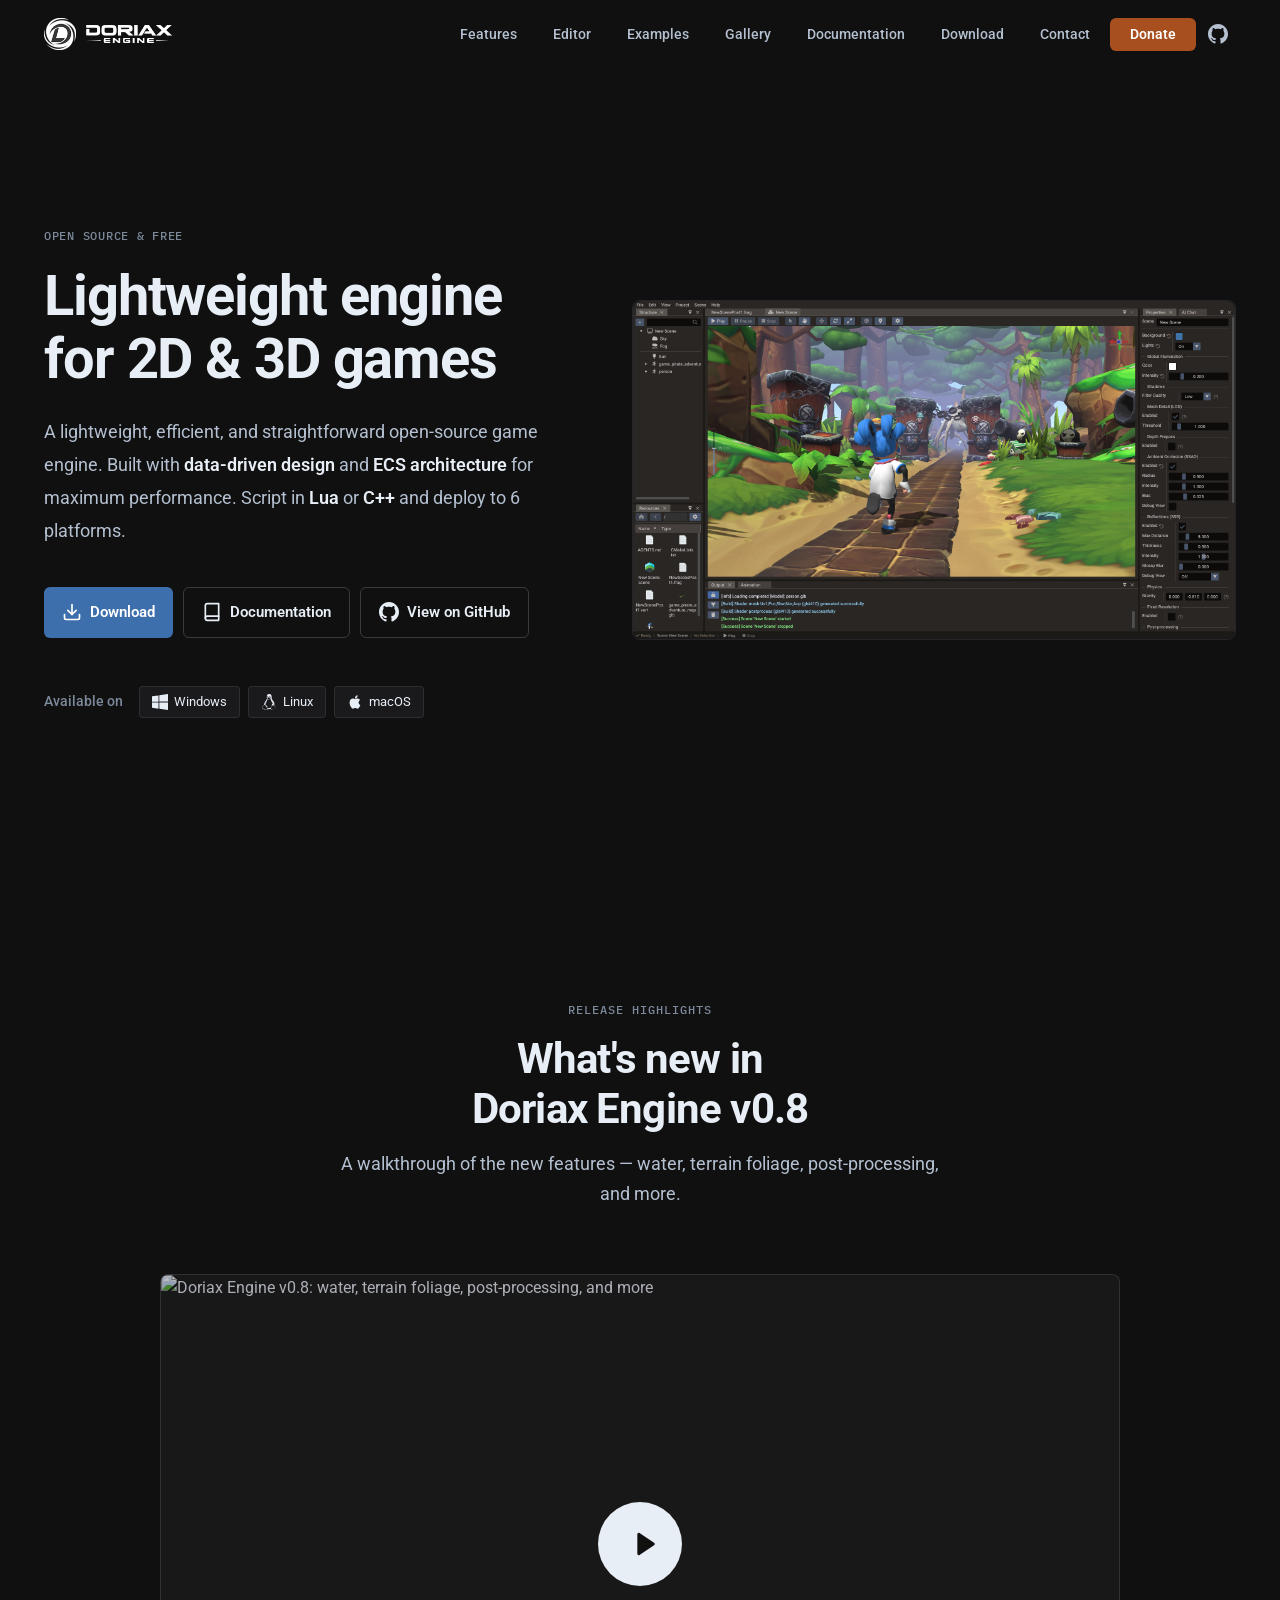
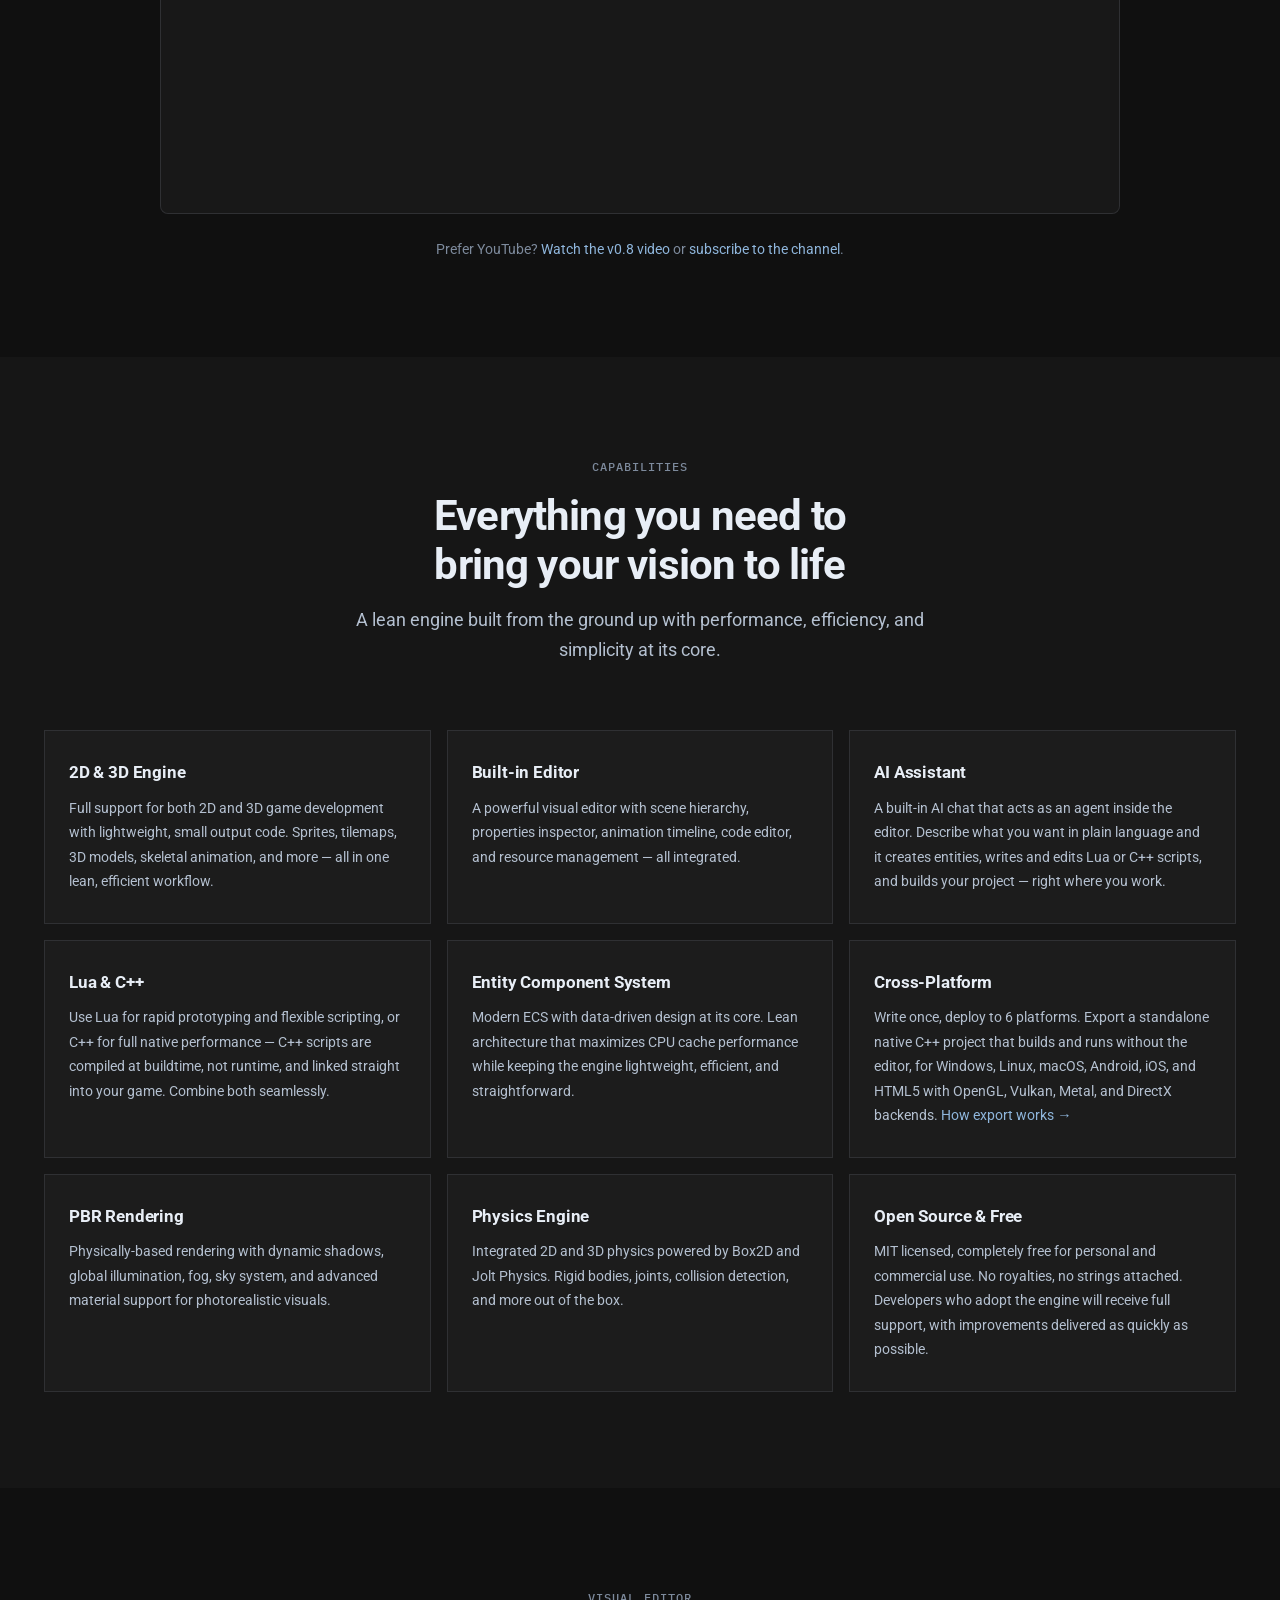
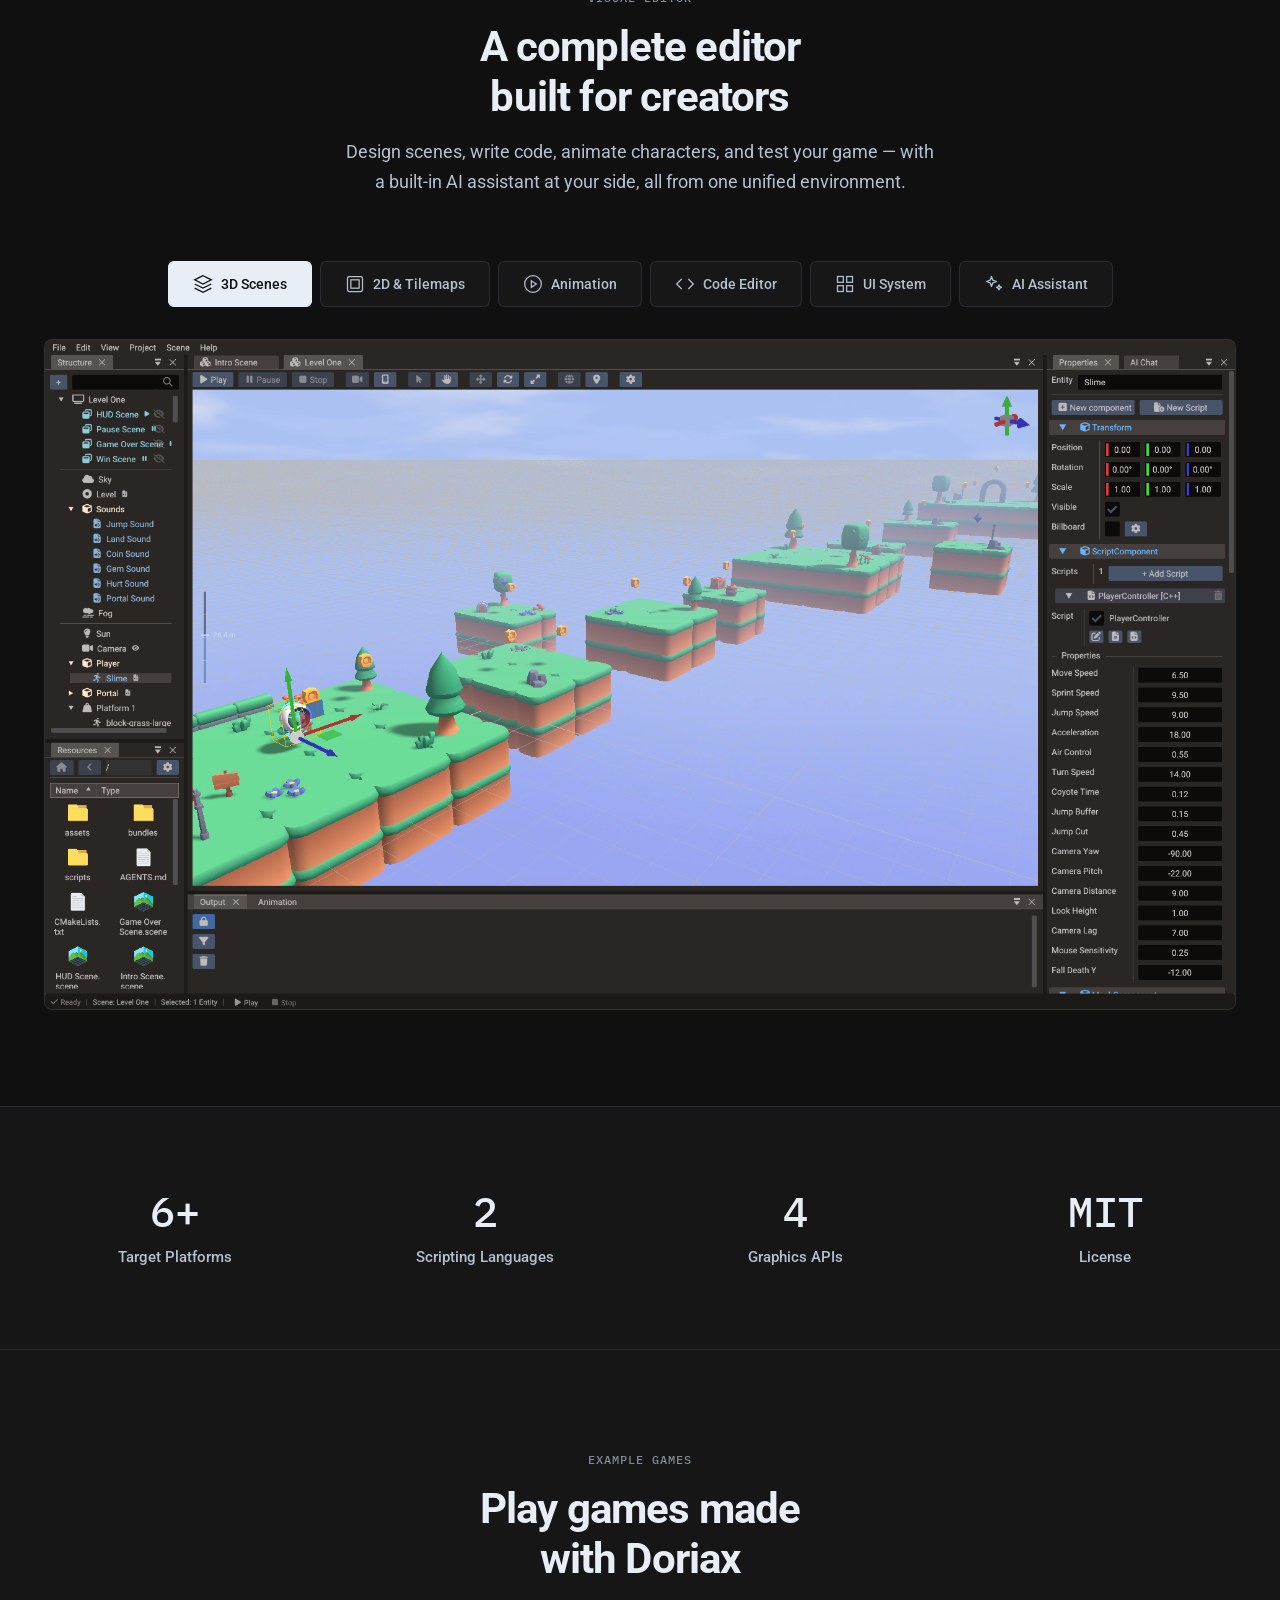
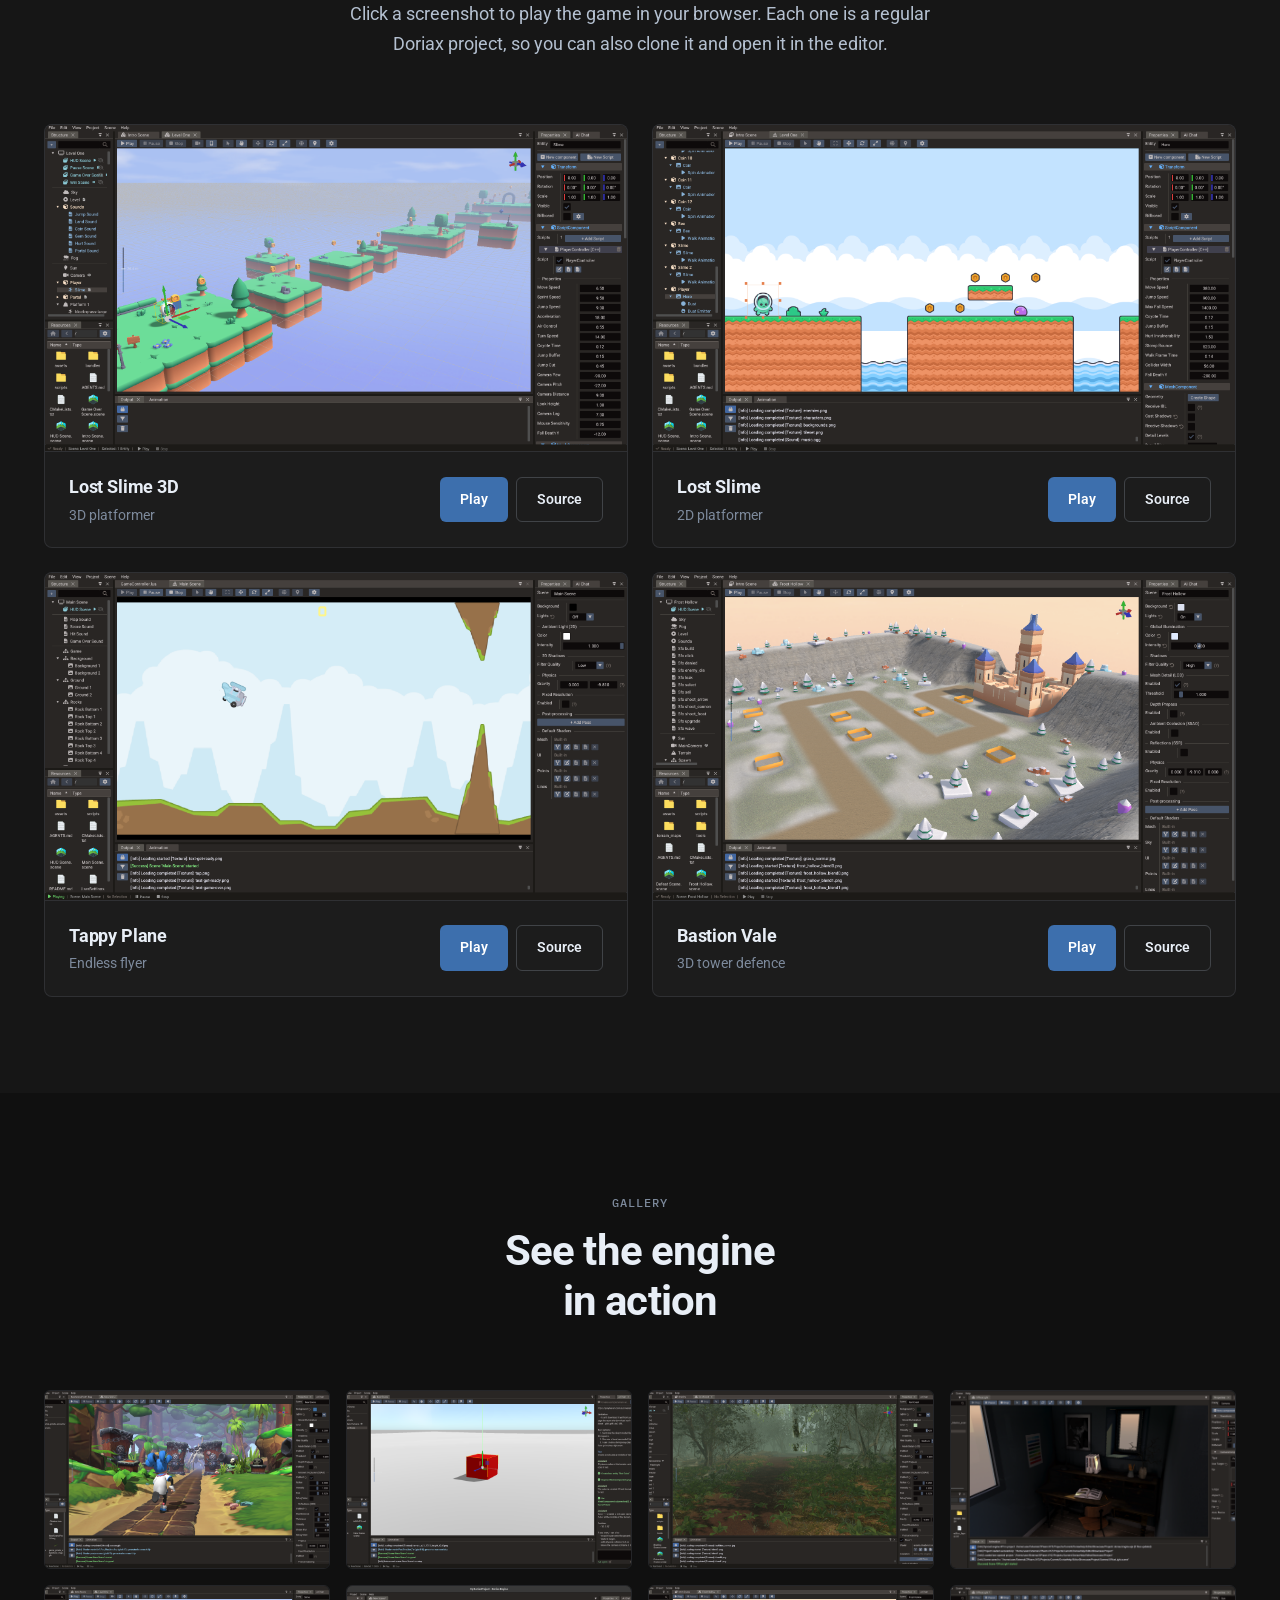
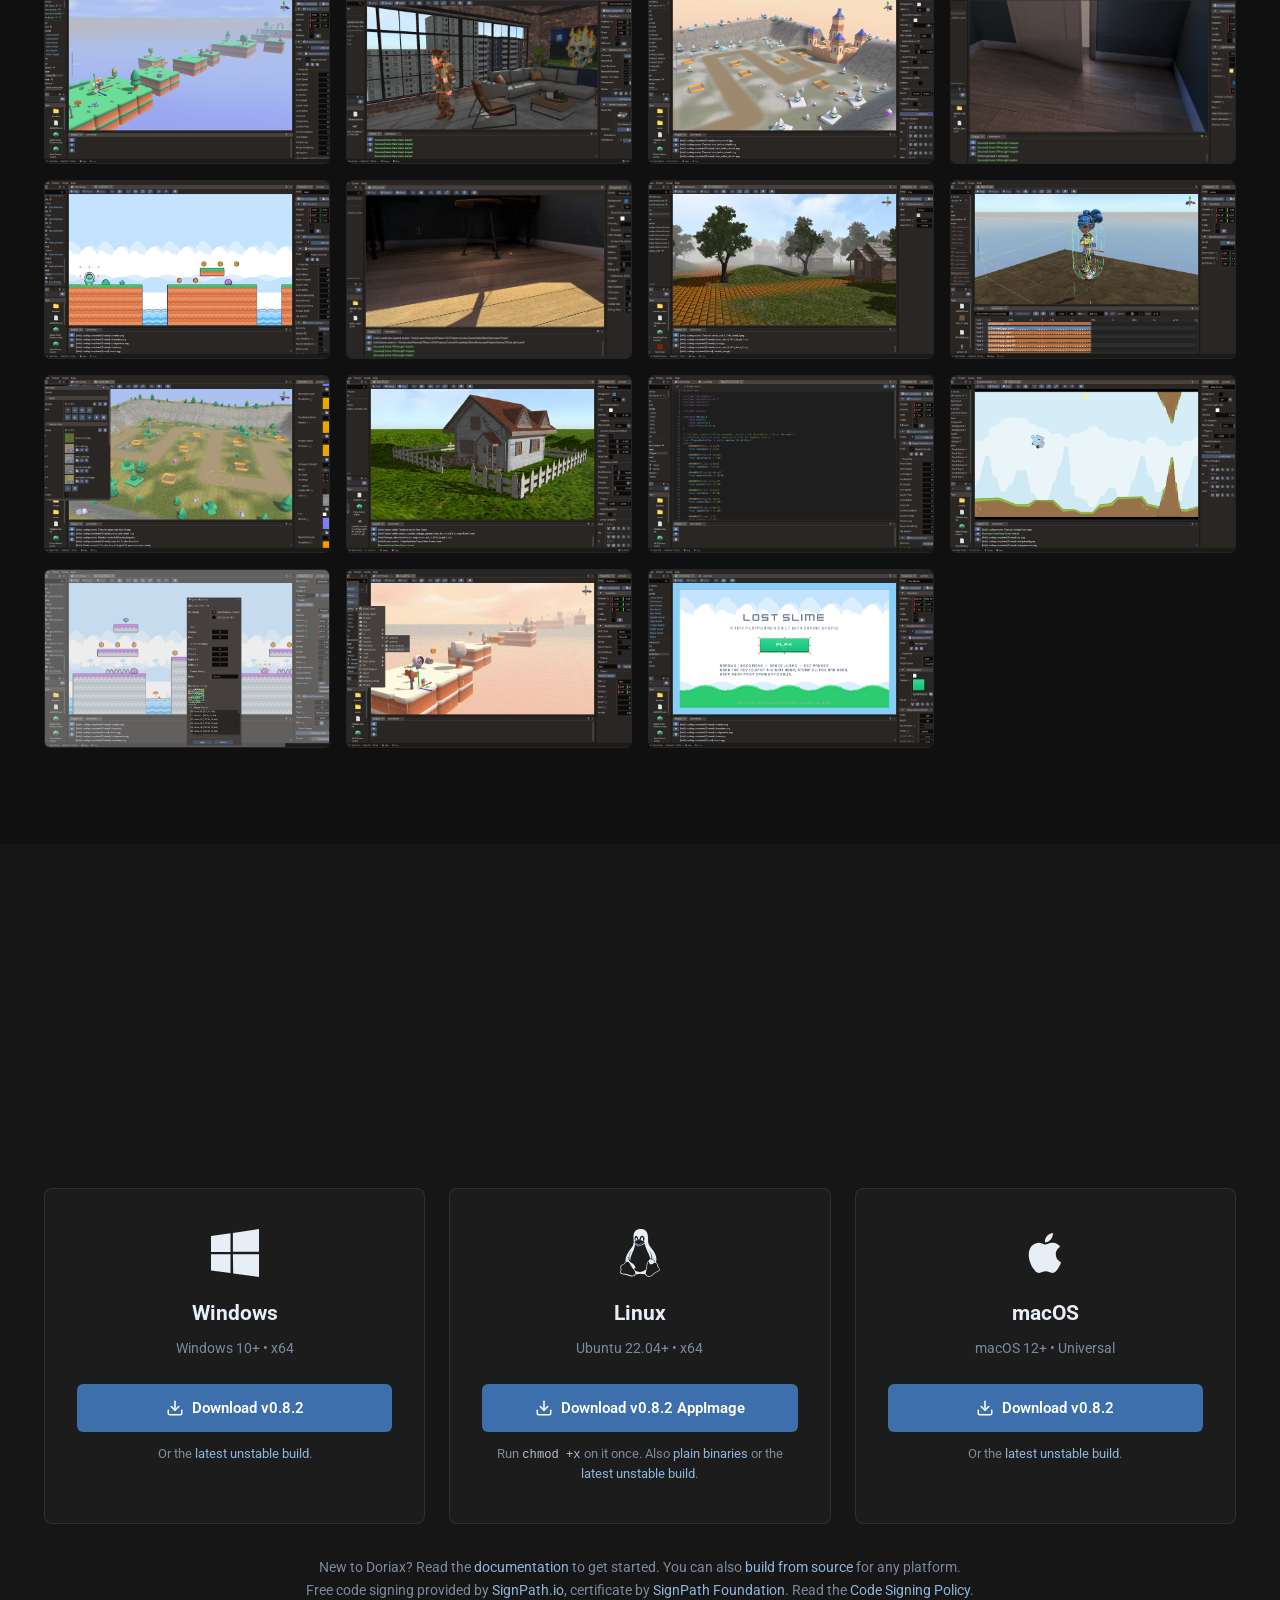
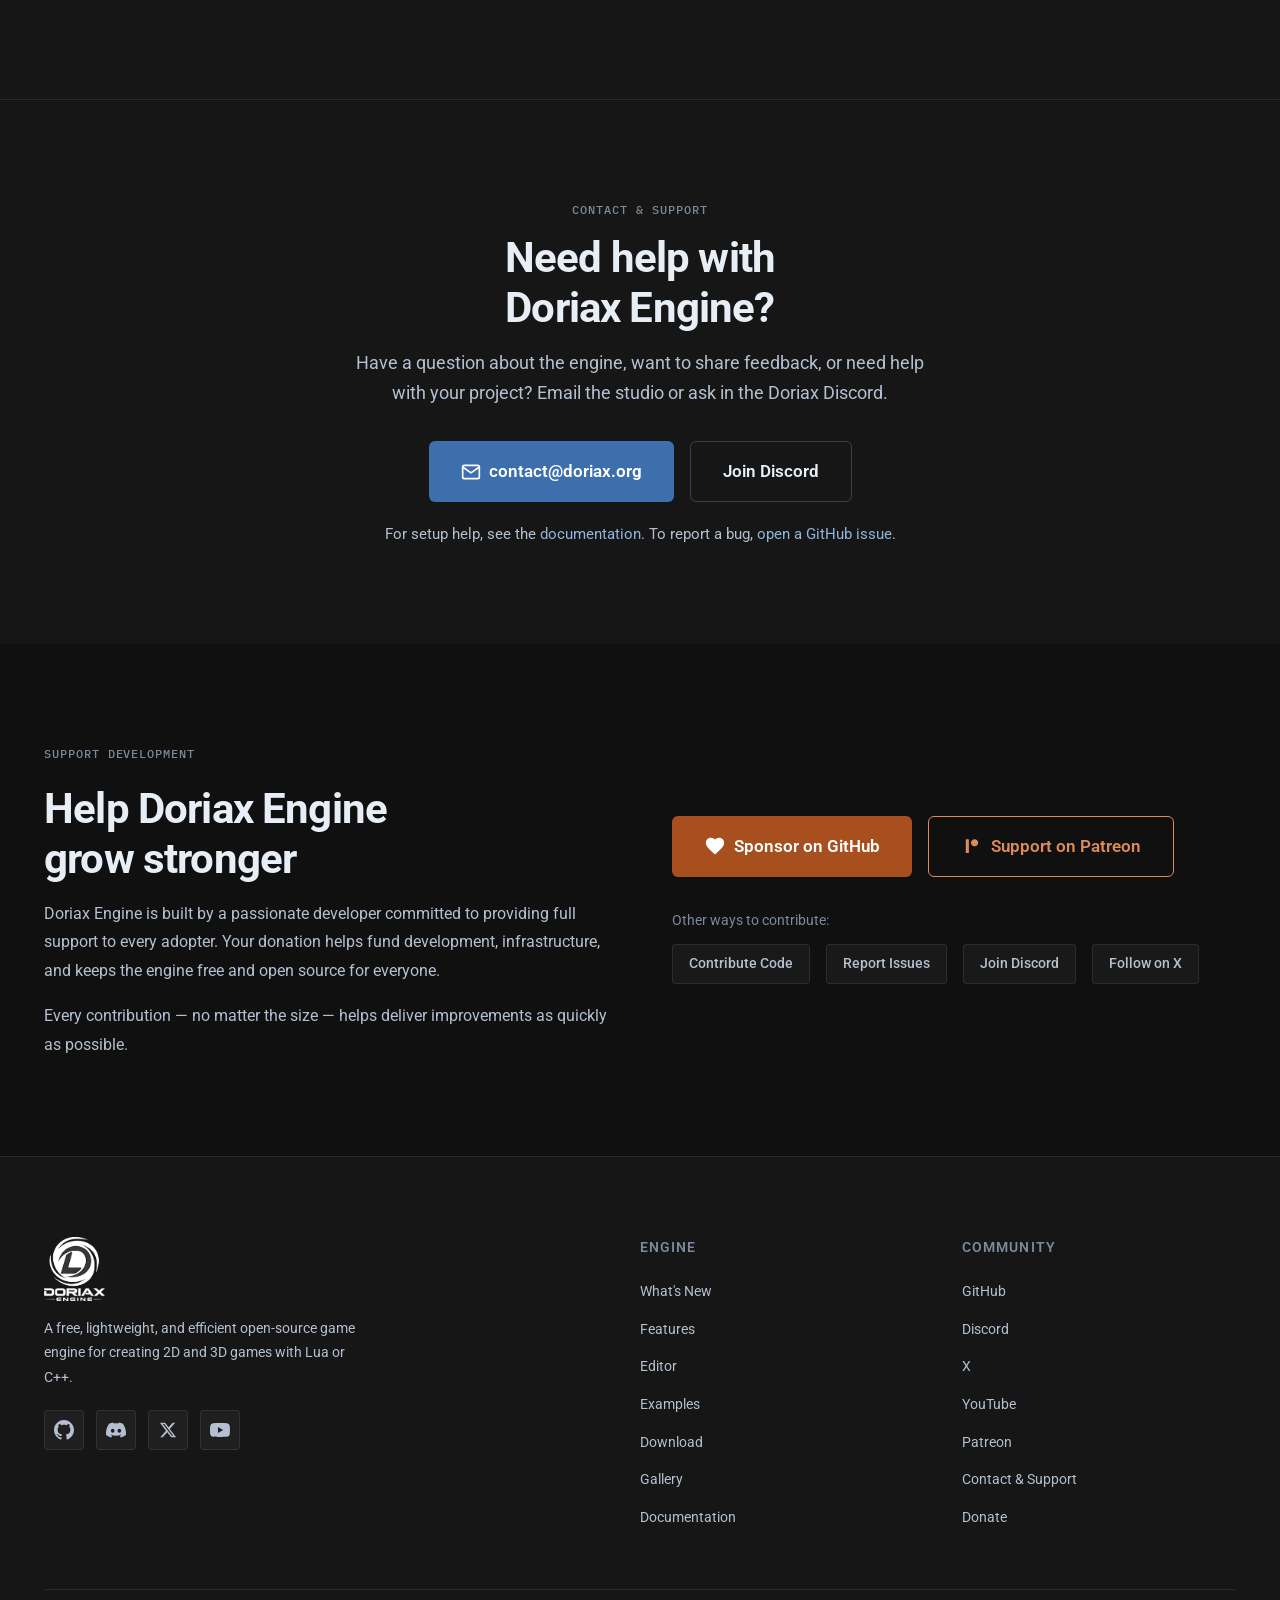
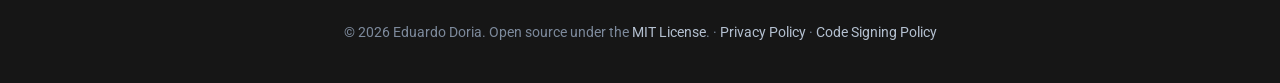
==== commit c28f9b6c: "Added examples section" ====
--- a/index.html
+++ b/index.html
@@ -46,6 +46,7 @@
             <ul class="nav-links" id="navLinks">
                 <li><a href="#features">Features</a></li>
                 <li><a href="#editor">Editor</a></li>
+                <li><a href="#examples">Examples</a></li>
                 <li><a href="#gallery">Gallery</a></li>
                 <li><a href="https://docs.doriax.org">Documentation</a></li>
                 <li><a href="#download">Download</a></li>
@@ -266,6 +267,79 @@
         </div>
     </section>
 
+    <!-- Example Games -->
+    <section class="section examples" id="examples">
+        <div class="container">
+            <div class="section-header">
+                <span class="section-tag">Example Games</span>
+                <h2 class="section-title">Play games made<br><span class="text-gradient">with Doriax</span></h2>
+                <p class="section-subtitle">Click a screenshot to play the game in your browser. Each one is a regular Doriax project, so you can also clone it and open it in the editor.</p>
+            </div>
+            <div class="examples-grid">
+                <div class="example-card">
+                    <a href="https://doriaxengine.github.io/lostslime3d/" target="_blank" rel="noopener noreferrer" class="example-image">
+                        <img src="screenshots/editor-lost-slime-3d.png" alt="Lost Slime 3D level open in the Doriax editor" loading="lazy">
+                    </a>
+                    <div class="example-body">
+                        <div class="example-info">
+                            <h3>Lost Slime 3D</h3>
+                            <span class="example-genre">3D platformer</span>
+                        </div>
+                        <div class="example-links">
+                            <a href="https://doriaxengine.github.io/lostslime3d/" target="_blank" rel="noopener noreferrer" class="btn btn-primary">Play</a>
+                            <a href="https://github.com/doriaxengine/lostslime3d" target="_blank" rel="noopener noreferrer" class="btn btn-outline">Source</a>
+                        </div>
+                    </div>
+                </div>
+                <div class="example-card">
+                    <a href="https://doriaxengine.github.io/lostslime/" target="_blank" rel="noopener noreferrer" class="example-image">
+                        <img src="screenshots/editor-2d-sprite.png" alt="Lost Slime level open in the Doriax 2D editor" loading="lazy">
+                    </a>
+                    <div class="example-body">
+                        <div class="example-info">
+                            <h3>Lost Slime</h3>
+                            <span class="example-genre">2D platformer</span>
+                        </div>
+                        <div class="example-links">
+                            <a href="https://doriaxengine.github.io/lostslime/" target="_blank" rel="noopener noreferrer" class="btn btn-primary">Play</a>
+                            <a href="https://github.com/doriaxengine/lostslime" target="_blank" rel="noopener noreferrer" class="btn btn-outline">Source</a>
+                        </div>
+                    </div>
+                </div>
+                <div class="example-card">
+                    <a href="https://doriaxengine.github.io/tappyplane/" target="_blank" rel="noopener noreferrer" class="example-image">
+                        <img src="screenshots/editor-play-mode.png" alt="Tappy Plane running in the Doriax editor's play mode" loading="lazy">
+                    </a>
+                    <div class="example-body">
+                        <div class="example-info">
+                            <h3>Tappy Plane</h3>
+                            <span class="example-genre">Endless flyer</span>
+                        </div>
+                        <div class="example-links">
+                            <a href="https://doriaxengine.github.io/tappyplane/" target="_blank" rel="noopener noreferrer" class="btn btn-primary">Play</a>
+                            <a href="https://github.com/doriaxengine/tappyplane" target="_blank" rel="noopener noreferrer" class="btn btn-outline">Source</a>
+                        </div>
+                    </div>
+                </div>
+                <div class="example-card">
+                    <a href="https://doriaxengine.github.io/bastionvale/" target="_blank" rel="noopener noreferrer" class="example-image">
+                        <img src="screenshots/editor-bastion-vale.png" alt="Bastion Vale tower defence map open in the Doriax editor" loading="lazy">
+                    </a>
+                    <div class="example-body">
+                        <div class="example-info">
+                            <h3>Bastion Vale</h3>
+                            <span class="example-genre">3D tower defence</span>
+                        </div>
+                        <div class="example-links">
+                            <a href="https://doriaxengine.github.io/bastionvale/" target="_blank" rel="noopener noreferrer" class="btn btn-primary">Play</a>
+                            <a href="https://github.com/doriaxengine/bastionvale" target="_blank" rel="noopener noreferrer" class="btn btn-outline">Source</a>
+                        </div>
+                    </div>
+                </div>
+            </div>
+        </div>
+    </section>
+
     <!-- Gallery -->
     <section class="section gallery" id="gallery">
         <div class="container">
@@ -559,6 +633,7 @@
                         <li><a href="#video">What&apos;s New</a></li>
                         <li><a href="#features">Features</a></li>
                         <li><a href="#editor">Editor</a></li>
+                        <li><a href="#examples">Examples</a></li>
                         <li><a href="#download">Download</a></li>
                         <li><a href="#gallery">Gallery</a></li>
                         <li><a href="https://docs.doriax.org">Documentation</a></li>
--- a/css/style.css
+++ b/css/style.css
@@ -633,6 +633,73 @@
     font-size: 0.95rem;
     color: var(--text-secondary);
     font-weight: 500;
+}
+
+/* ==============================
+   Example Games
+   ============================== */
+.examples {
+    background: var(--bg-secondary);
+}
+
+.examples-grid {
+    display: grid;
+    grid-template-columns: repeat(2, 1fr);
+    gap: 24px;
+}
+
+.example-card {
+    background: var(--bg-card);
+    border: 1px solid var(--border-color);
+    border-radius: var(--radius-lg);
+    overflow: hidden;
+    transition: border-color var(--transition);
+}
+
+.example-card:hover {
+    border-color: var(--border-hover);
+}
+
+.example-image {
+    display: block;
+    aspect-ratio: 16 / 9;
+    border-bottom: 1px solid var(--border-color);
+}
+
+.example-image img {
+    width: 100%;
+    height: 100%;
+    object-fit: cover;
+}
+
+.example-body {
+    display: flex;
+    align-items: center;
+    justify-content: space-between;
+    flex-wrap: wrap;
+    gap: 16px;
+    padding: 20px 24px;
+}
+
+.example-info h3 {
+    font-size: 1.15rem;
+    font-weight: 700;
+    letter-spacing: -0.01em;
+}
+
+.example-genre {
+    font-size: 0.85rem;
+    color: var(--text-muted);
+}
+
+.example-links {
+    display: flex;
+    gap: 8px;
+}
+
+.example-links .btn {
+    padding: 10px 20px;
+    font-size: 0.9rem;
 }
 
 /* ==============================
@@ -1366,6 +1433,10 @@
         grid-template-columns: 1fr;
     }
 
+    .examples-grid {
+        grid-template-columns: 1fr;
+    }
+
     .editor-feature-tabs {
         gap: 6px;
     }
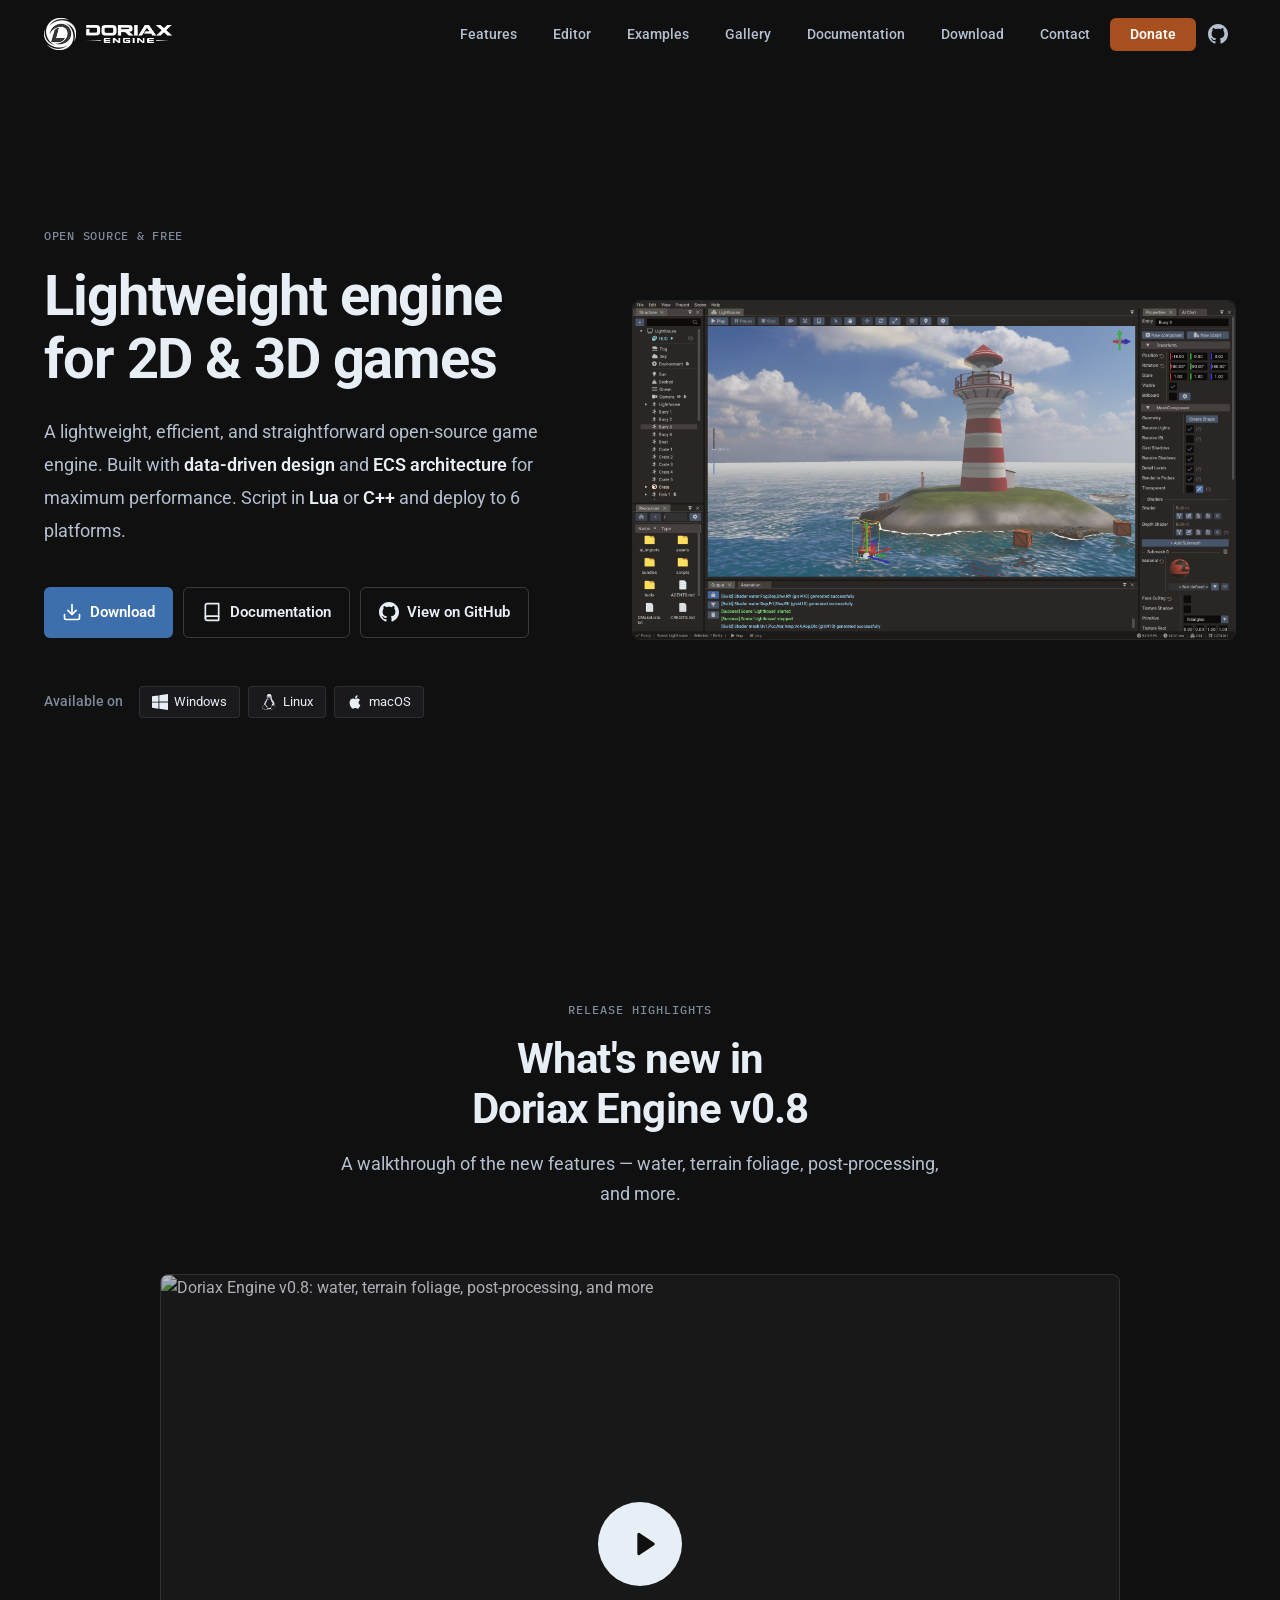
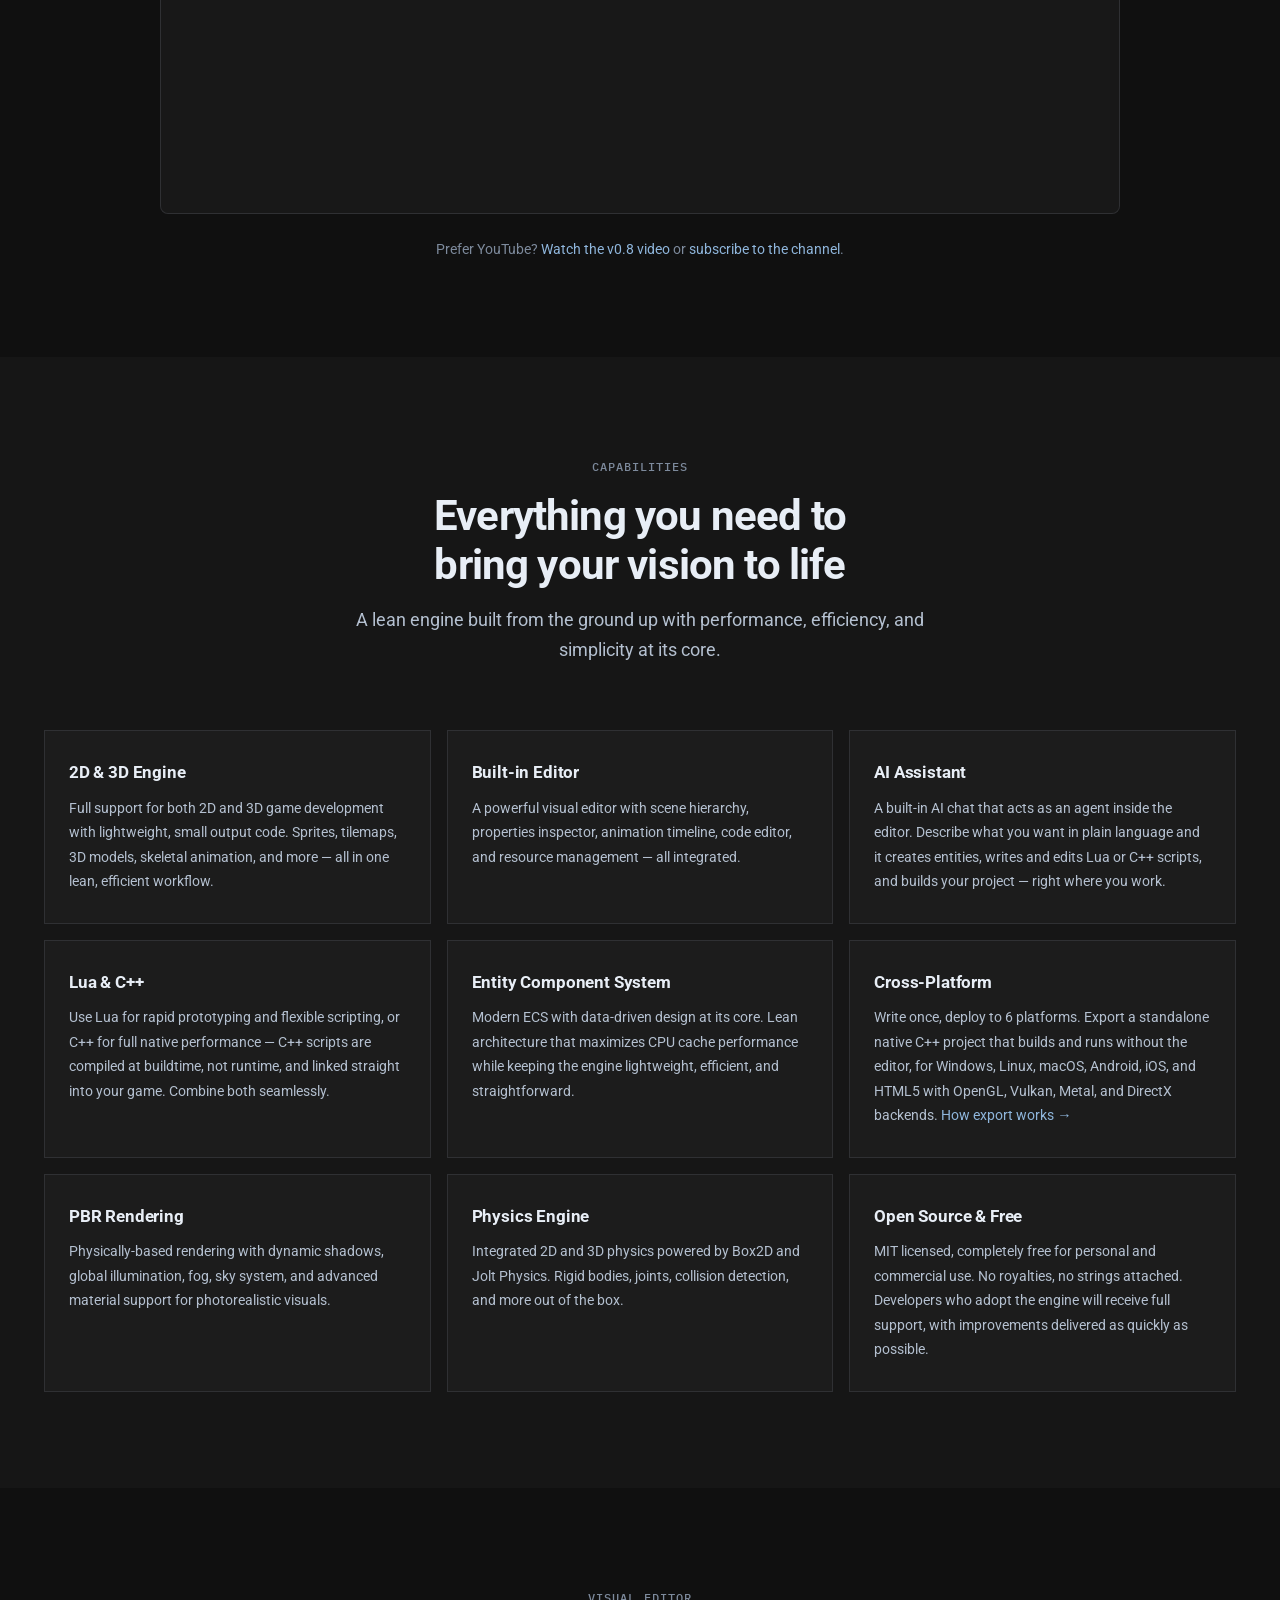
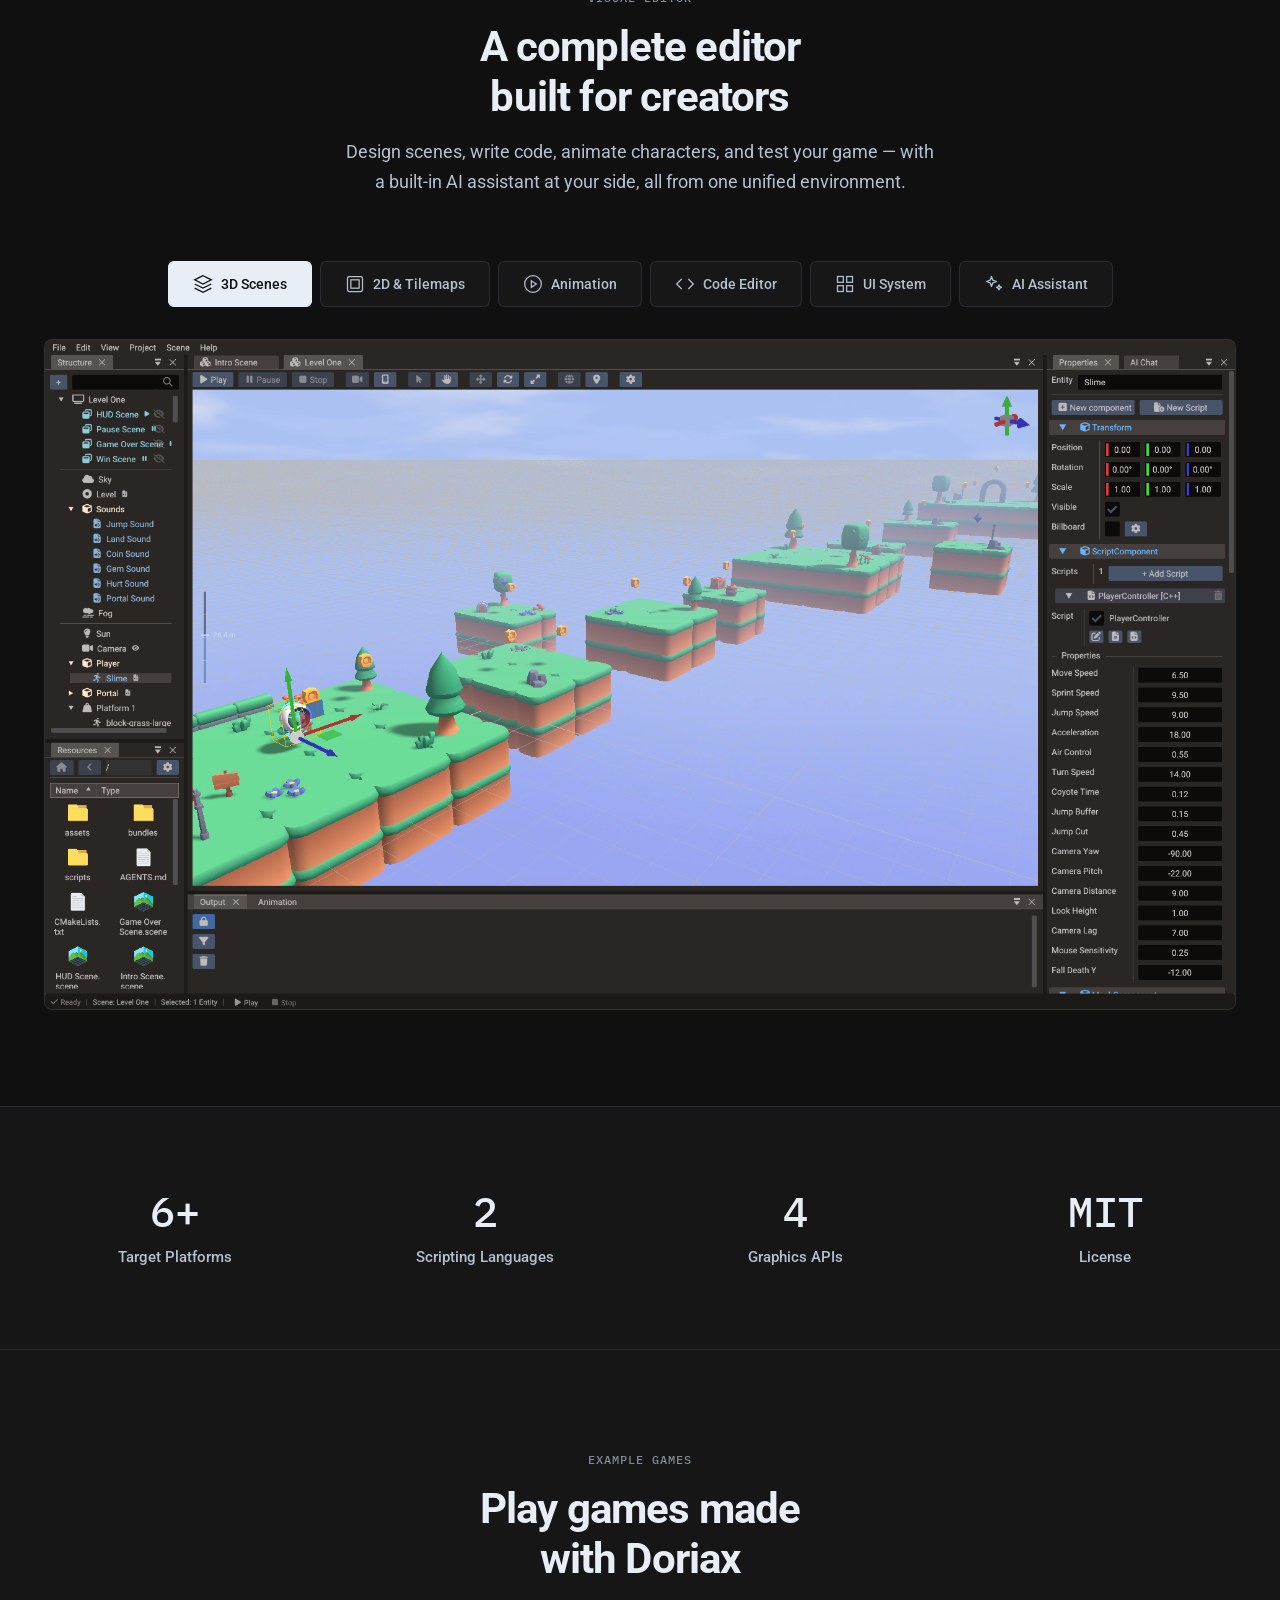
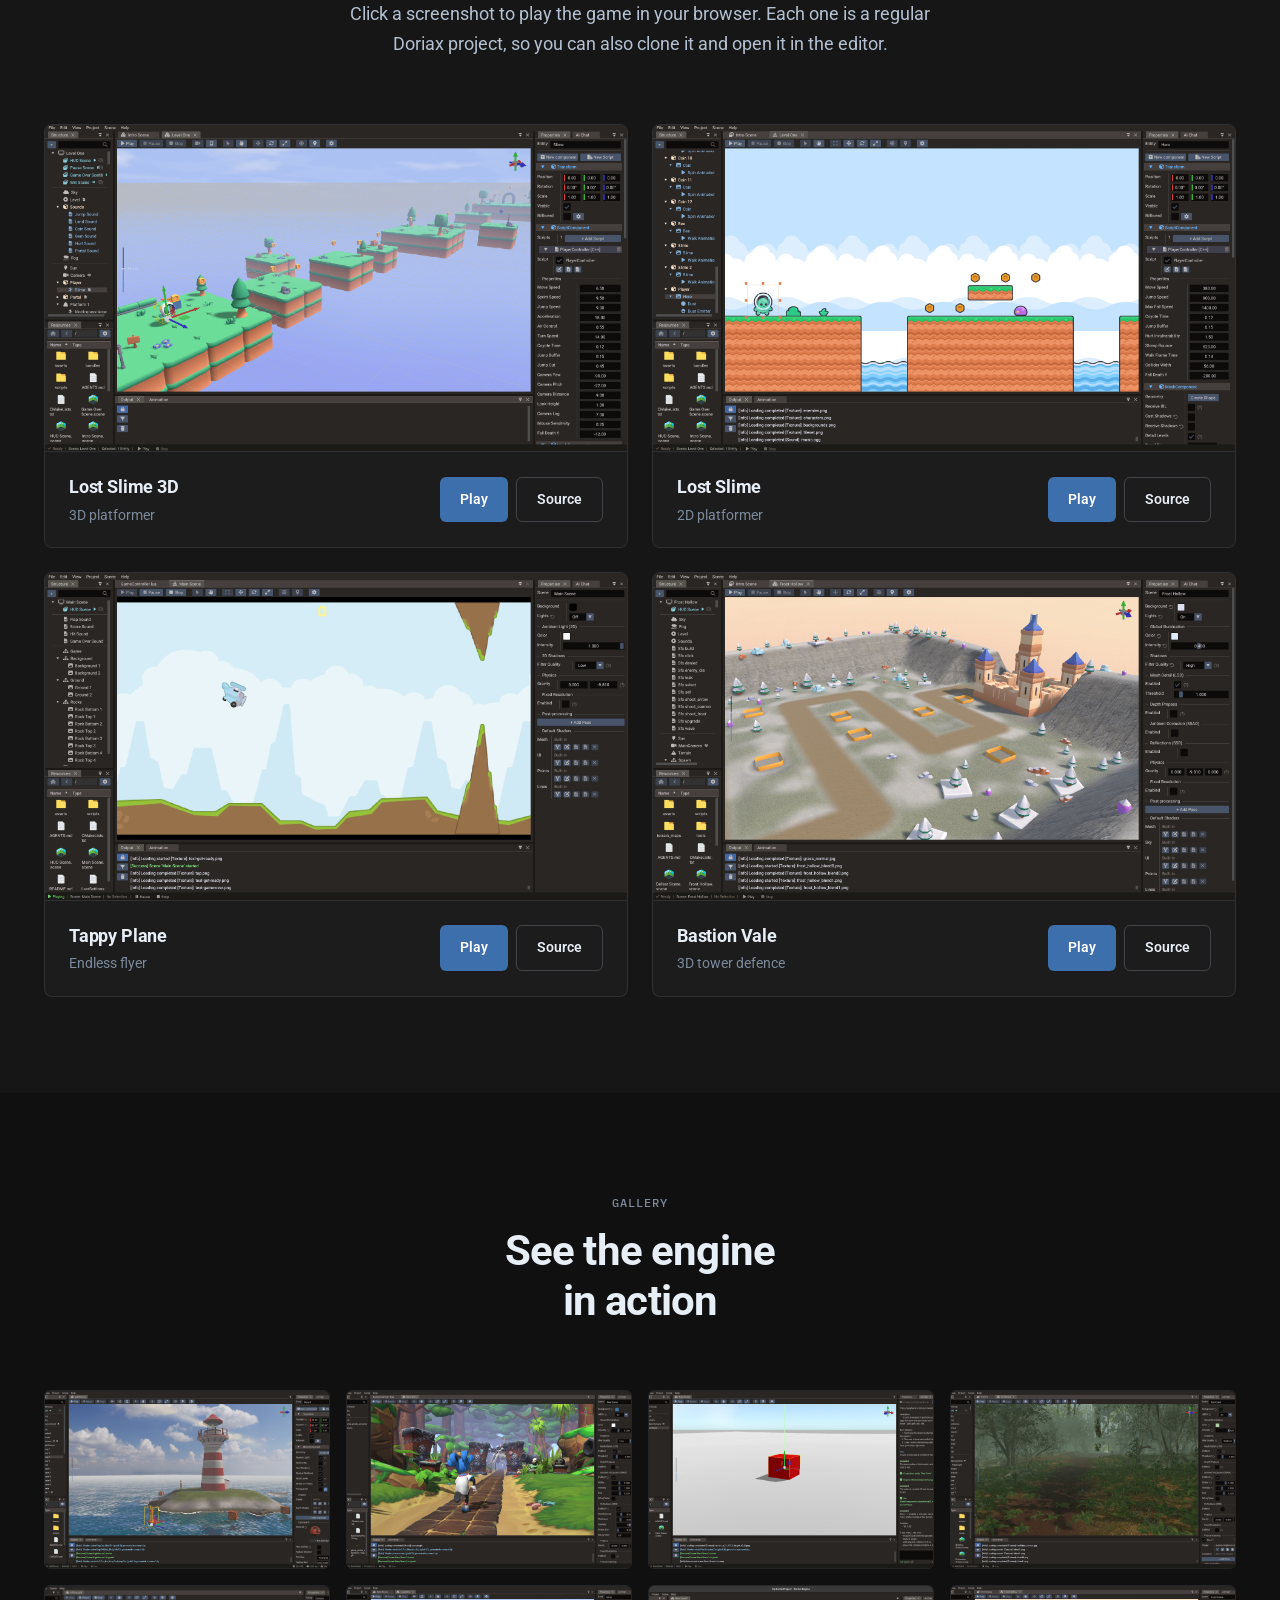
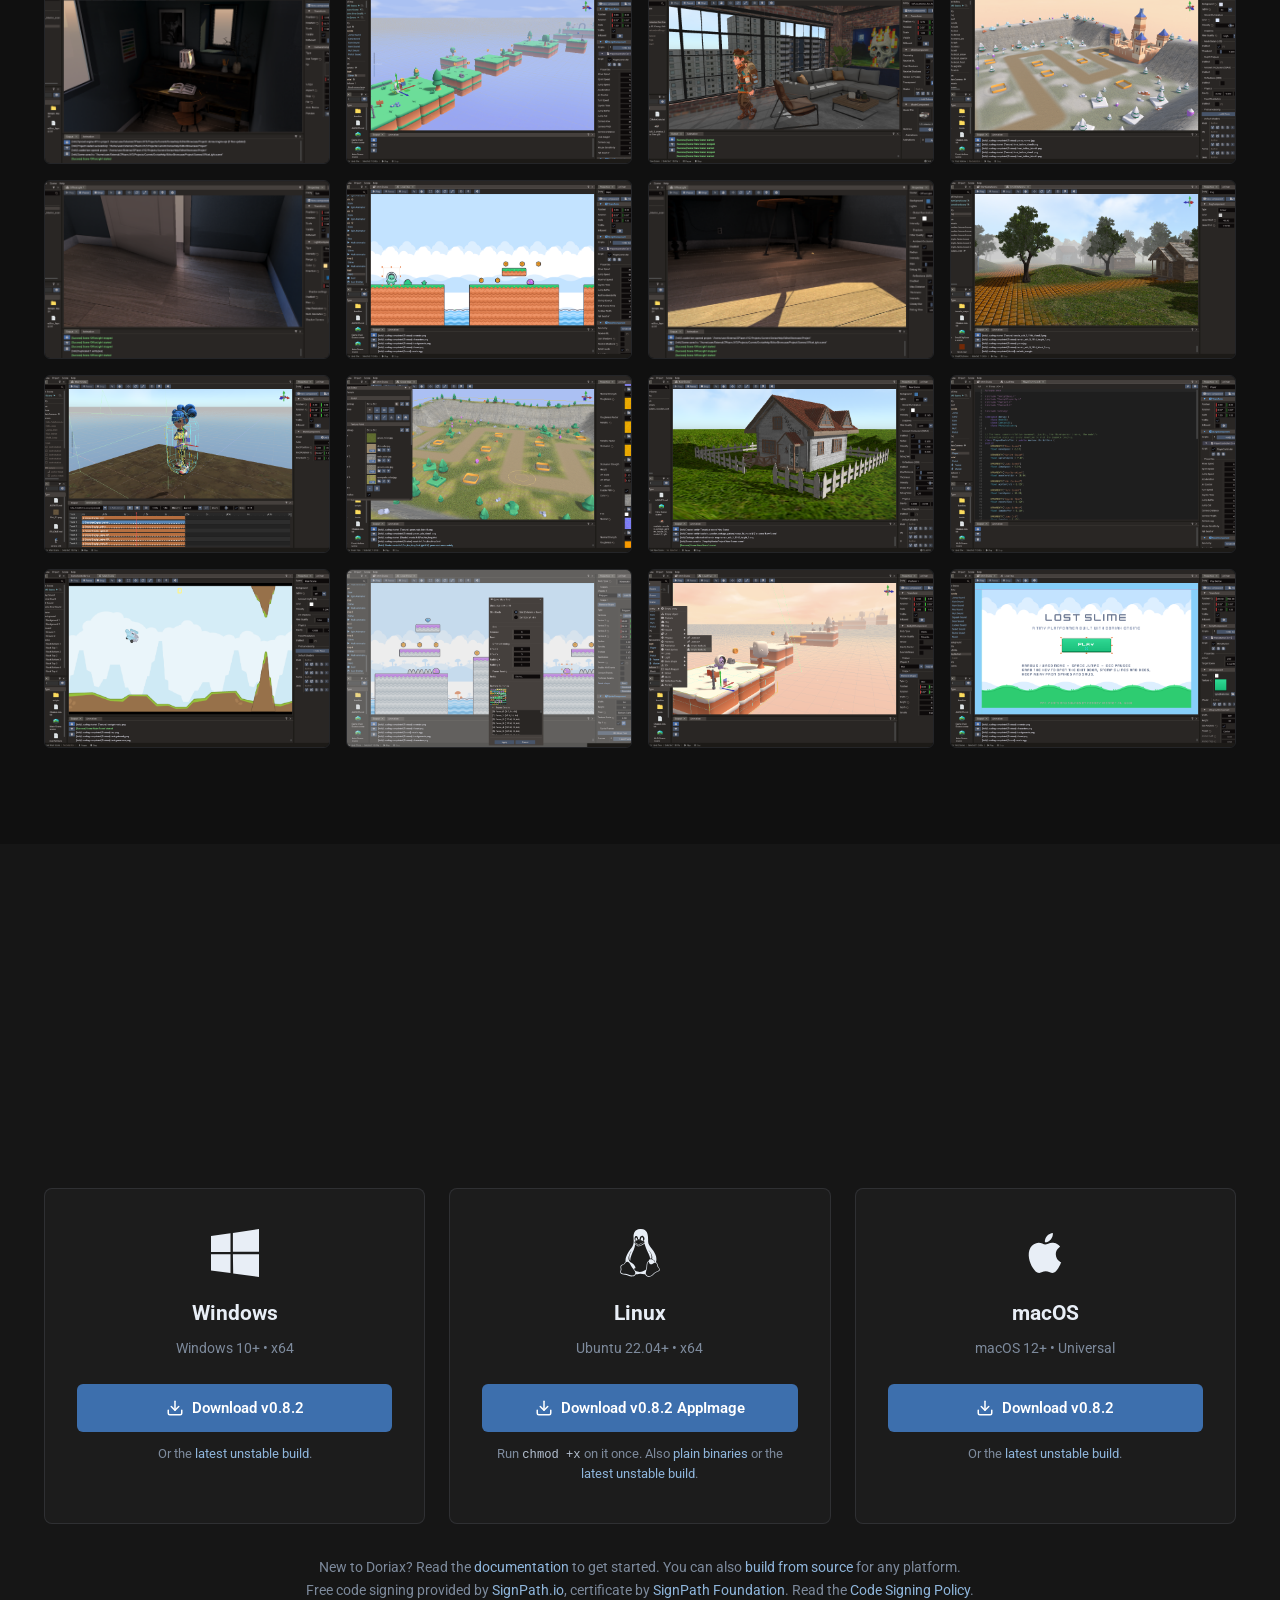
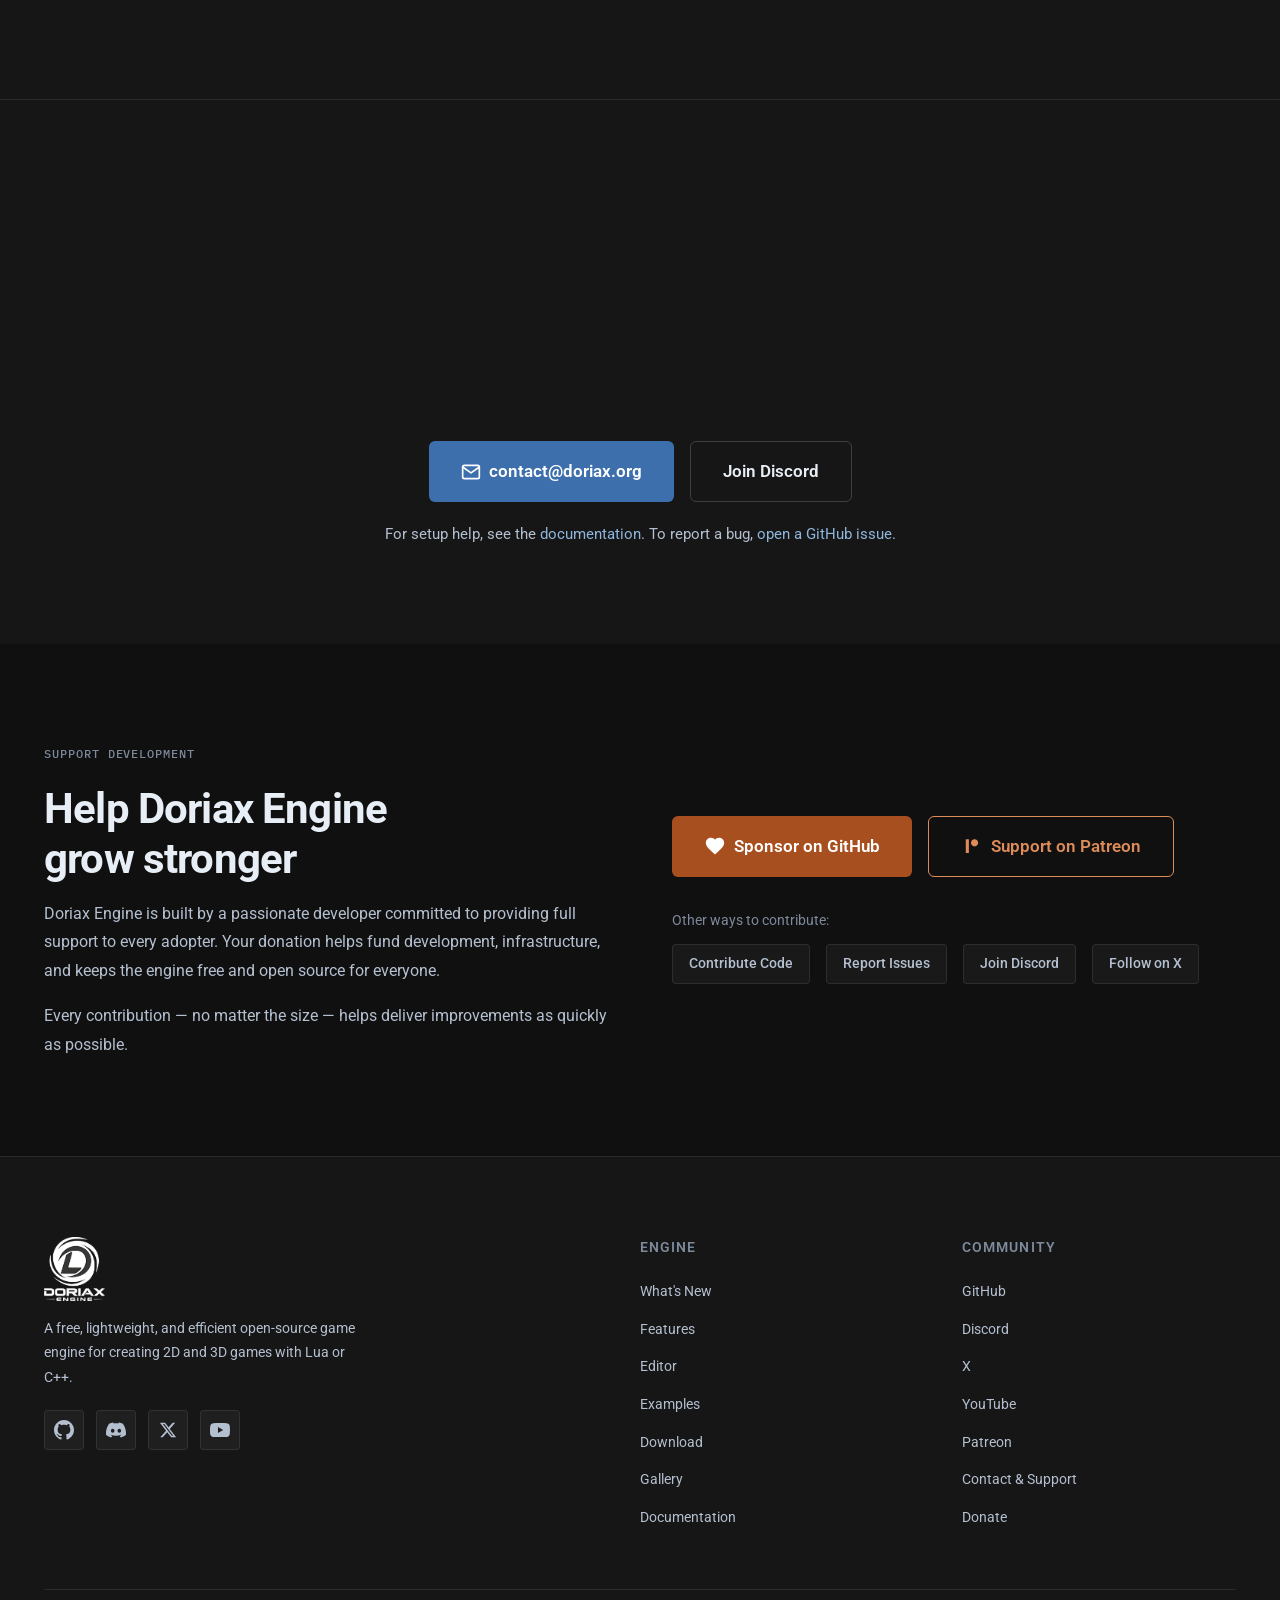
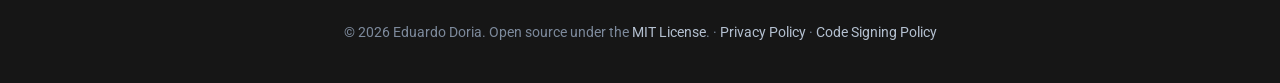
==== commit af51ee01: "Updated hero screenshot" ====
--- a/index.html
+++ b/index.html
@@ -10,8 +10,8 @@
     <meta property="og:description" content="A free, lightweight, and efficient game engine with data-driven ECS architecture. Build 2D and 3D games with Lua or C++ and deploy to 6 platforms.">
     <meta property="og:type" content="website">
     <meta property="og:url" content="https://www.doriax.org/">
-    <meta property="og:image" content="https://www.doriax.org/screenshots/editor-pirate-adventure.png">
-    <meta property="og:image:alt" content="Doriax Engine editor showing a 3D pirate adventure scene">
+    <meta property="og:image" content="https://www.doriax.org/screenshots/editor-lighthouse.png">
+    <meta property="og:image:alt" content="Doriax Engine editor showing the Lighthouse water scene">
     <meta name="twitter:card" content="summary_large_image">
     <meta name="twitter:site" content="@doriaxengine">
     <link rel="icon" type="image/png" href="logo/logo_part1.png">
@@ -108,7 +108,7 @@
             </div>
             <div class="hero-visual">
                 <div class="hero-screenshot-wrapper">
-                    <img src="screenshots/editor-pirate-adventure.png" alt="Doriax Engine Editor - 3D pirate adventure scene" class="hero-screenshot" loading="eager">
+                    <img src="screenshots/editor-lighthouse.png" alt="Doriax Engine Editor - Lighthouse water scene" class="hero-screenshot" loading="eager">
                 </div>
             </div>
         </div>
@@ -348,6 +348,12 @@
                 <h2 class="section-title">See the engine<br><span class="text-gradient">in action</span></h2>
             </div>
             <div class="gallery-grid">
+                <div class="gallery-item" data-full="screenshots/editor-lighthouse.png">
+                    <img src="screenshots/editor-lighthouse.png" alt="Lighthouse island with water, buoys and floating crates in the editor" loading="lazy">
+                    <div class="gallery-overlay">
+                        <span>Lighthouse Water Scene</span>
+                    </div>
+                </div>
                 <div class="gallery-item" data-full="screenshots/editor-pirate-adventure.png">
                     <img src="screenshots/editor-pirate-adventure.png" alt="3D pirate adventure scene with SSAO and reflections" loading="lazy">
                     <div class="gallery-overlay">
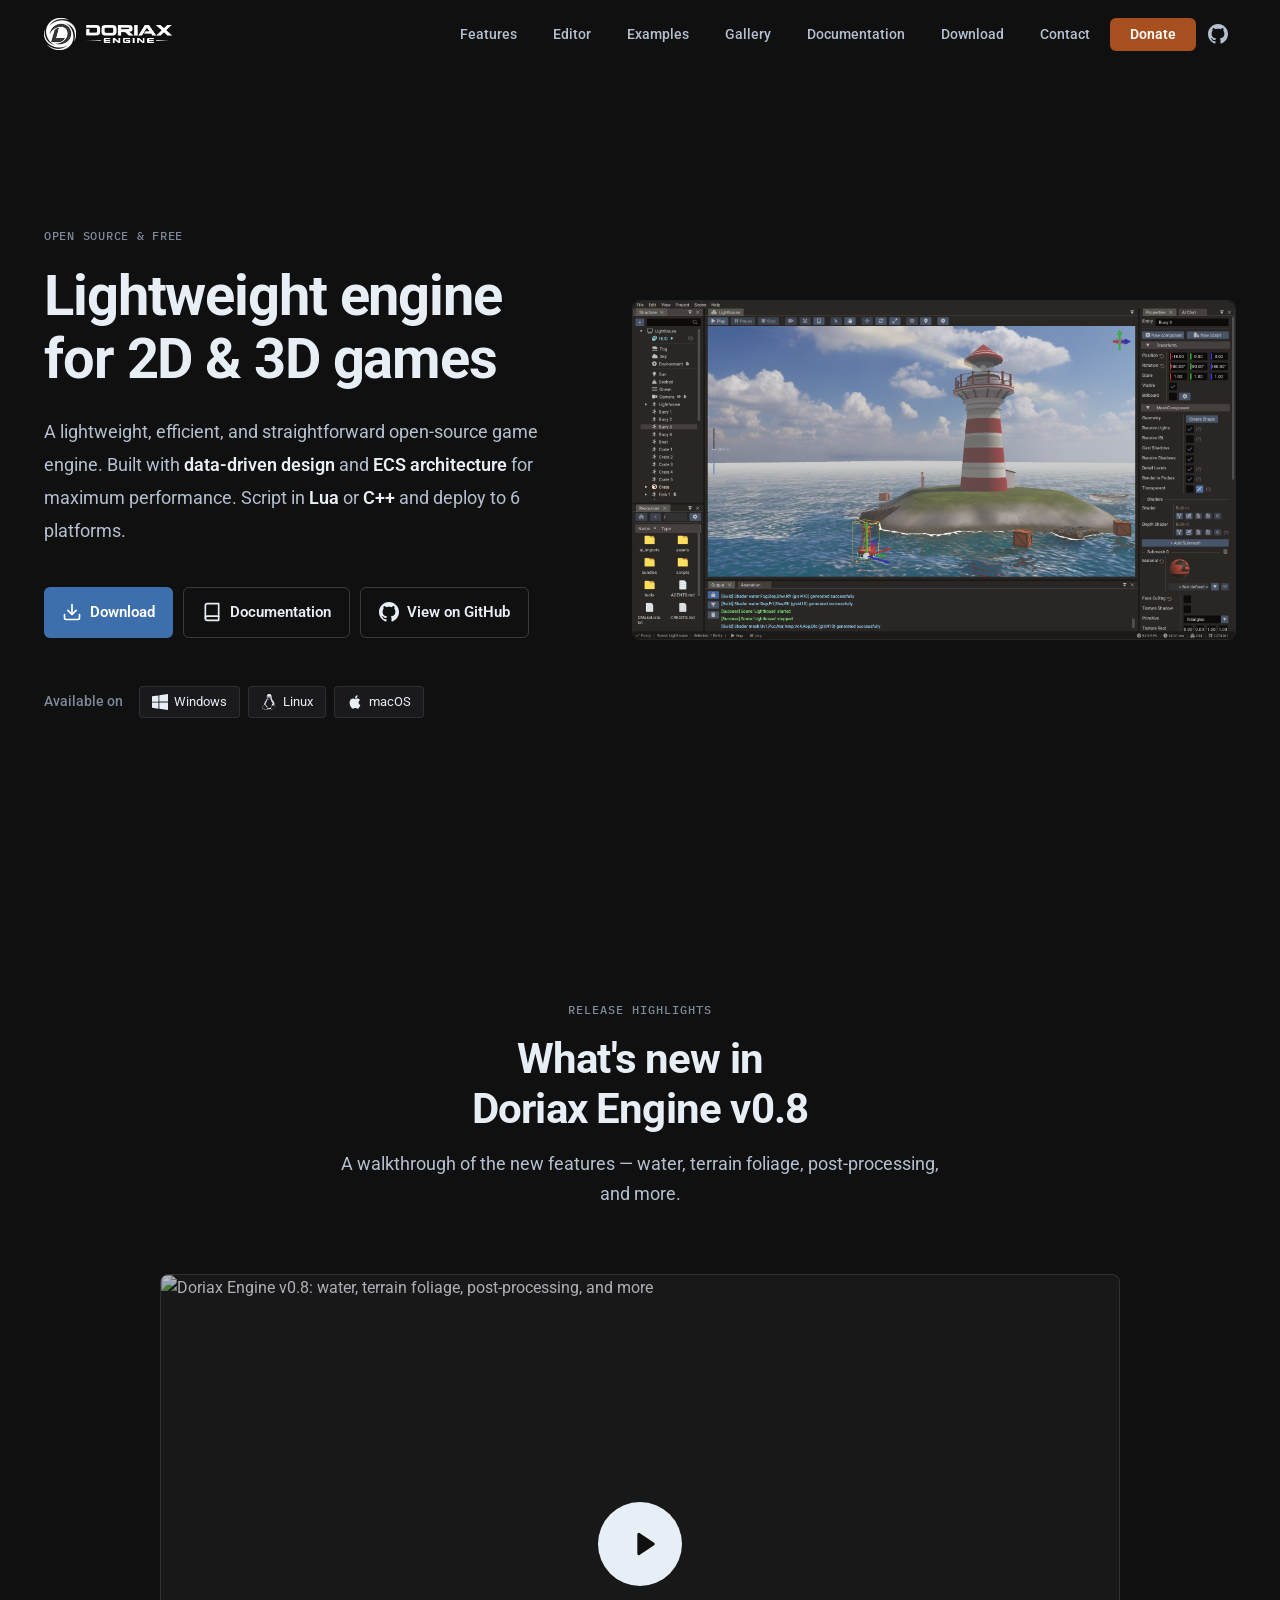
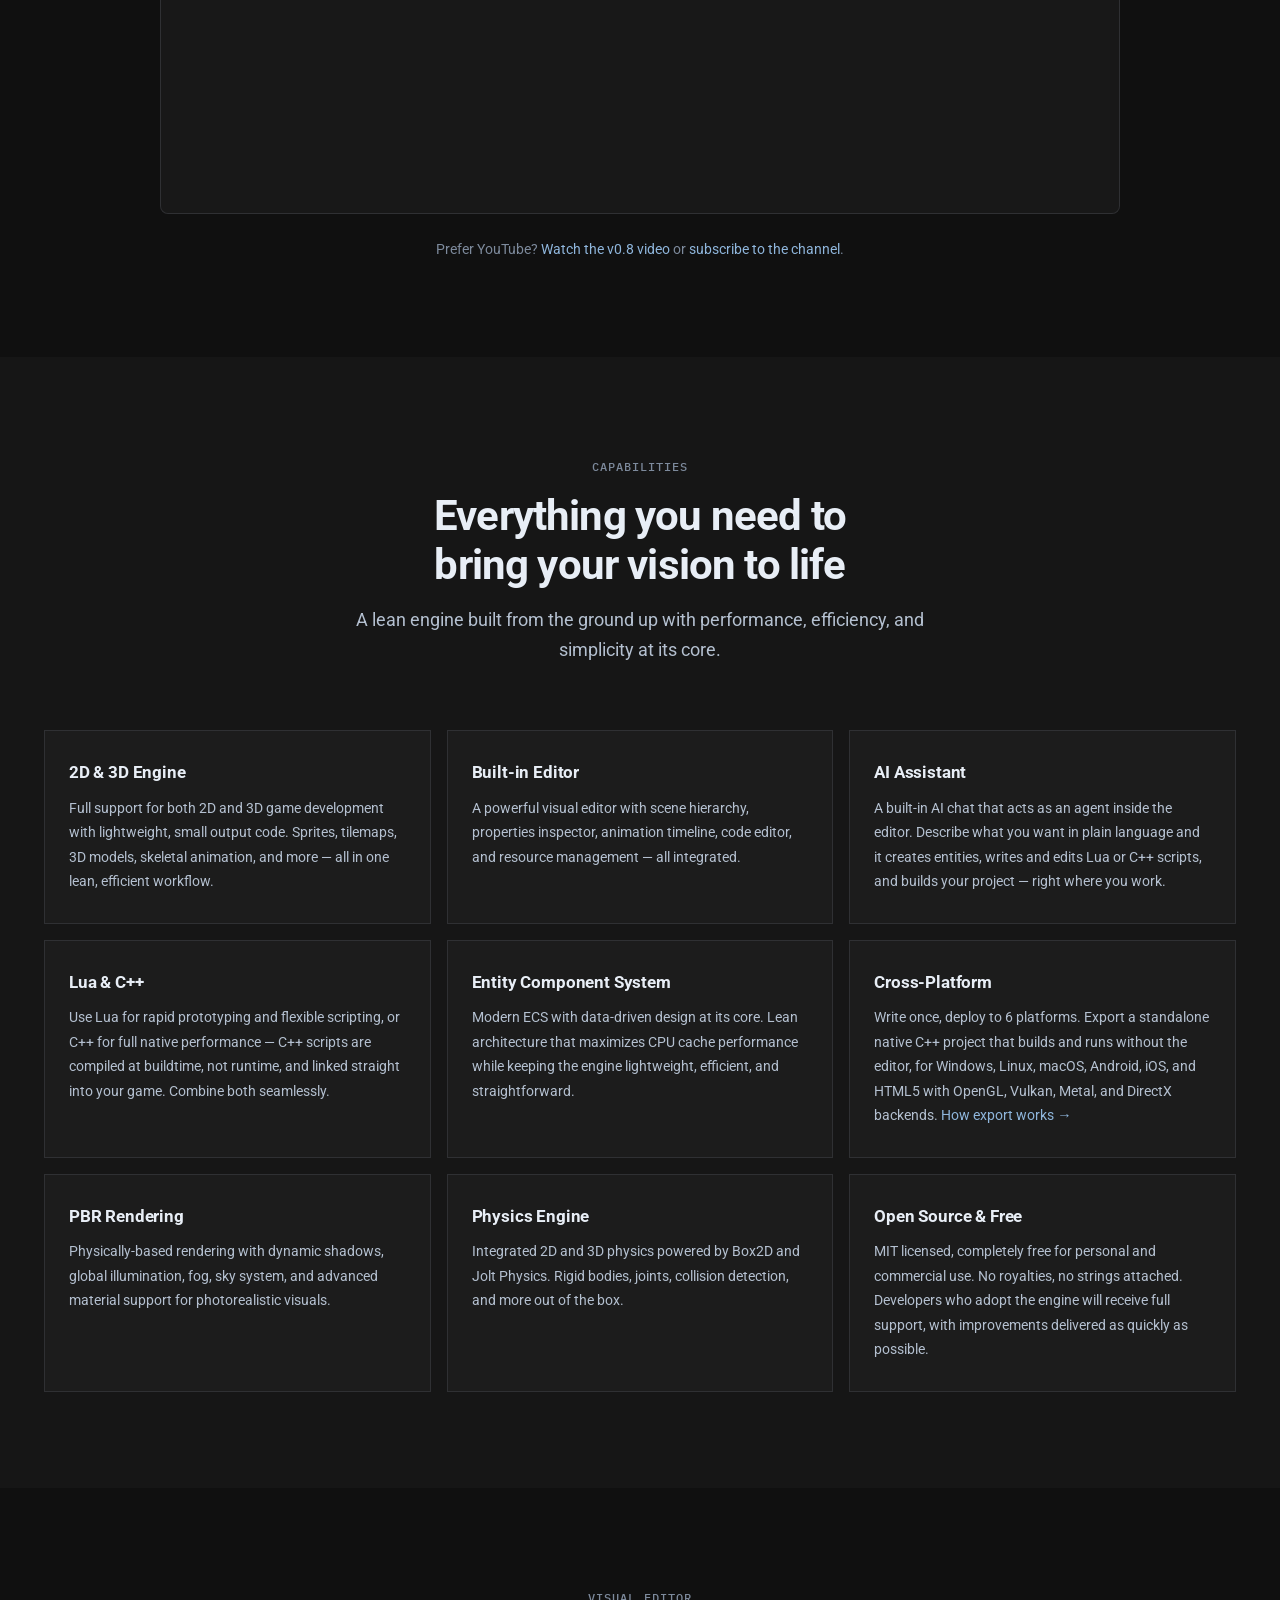
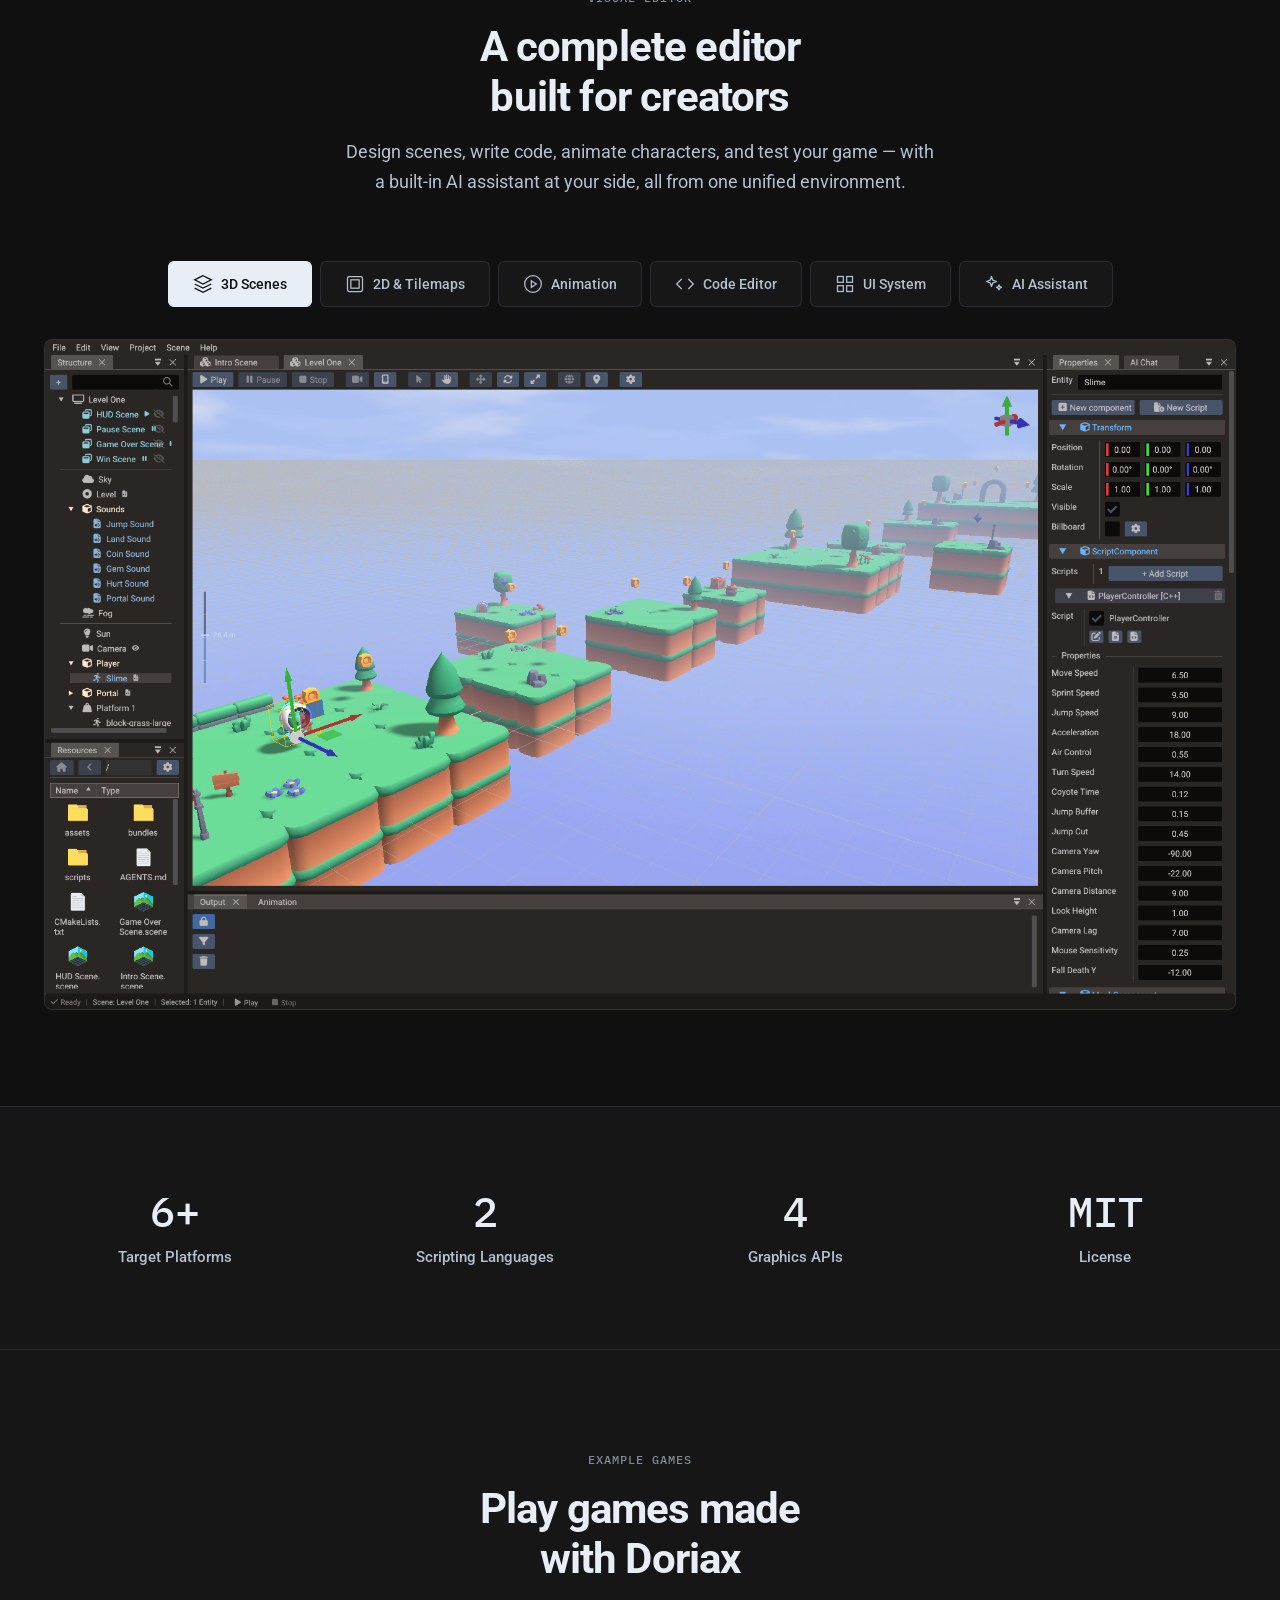
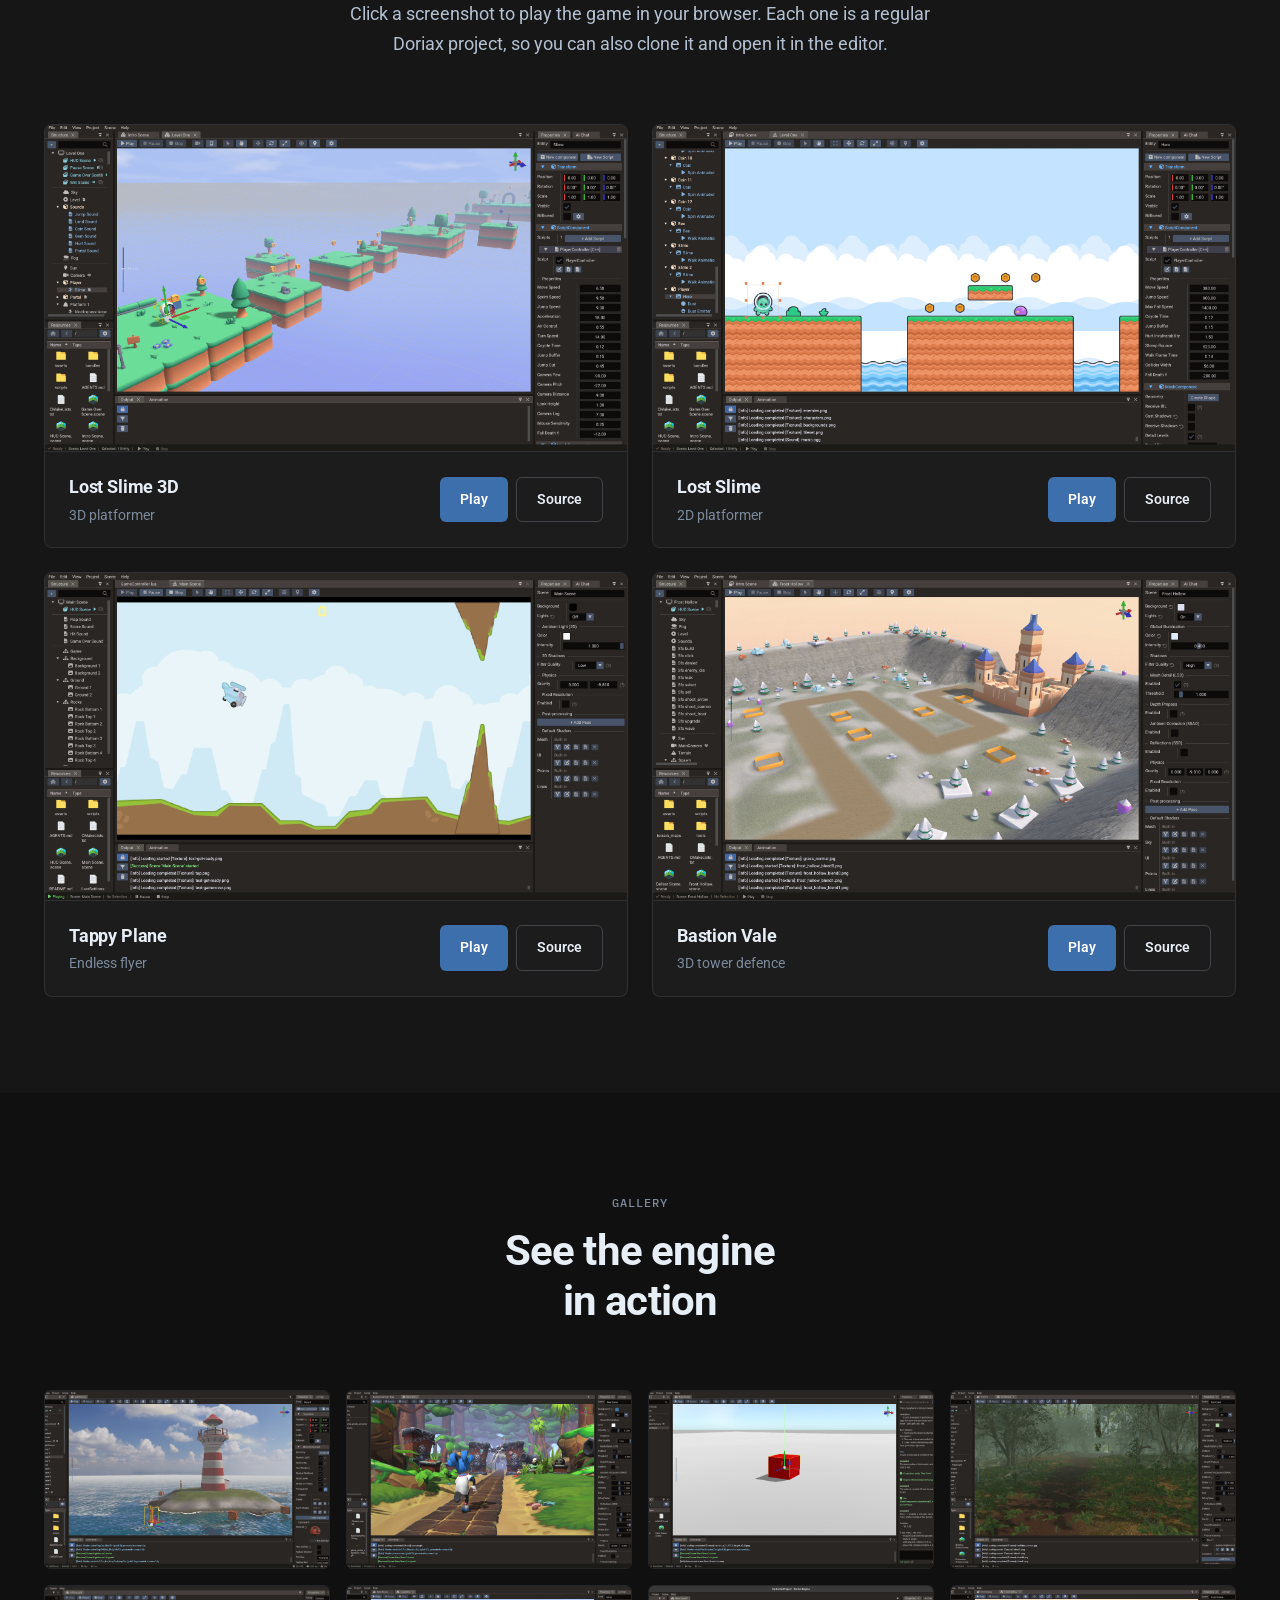
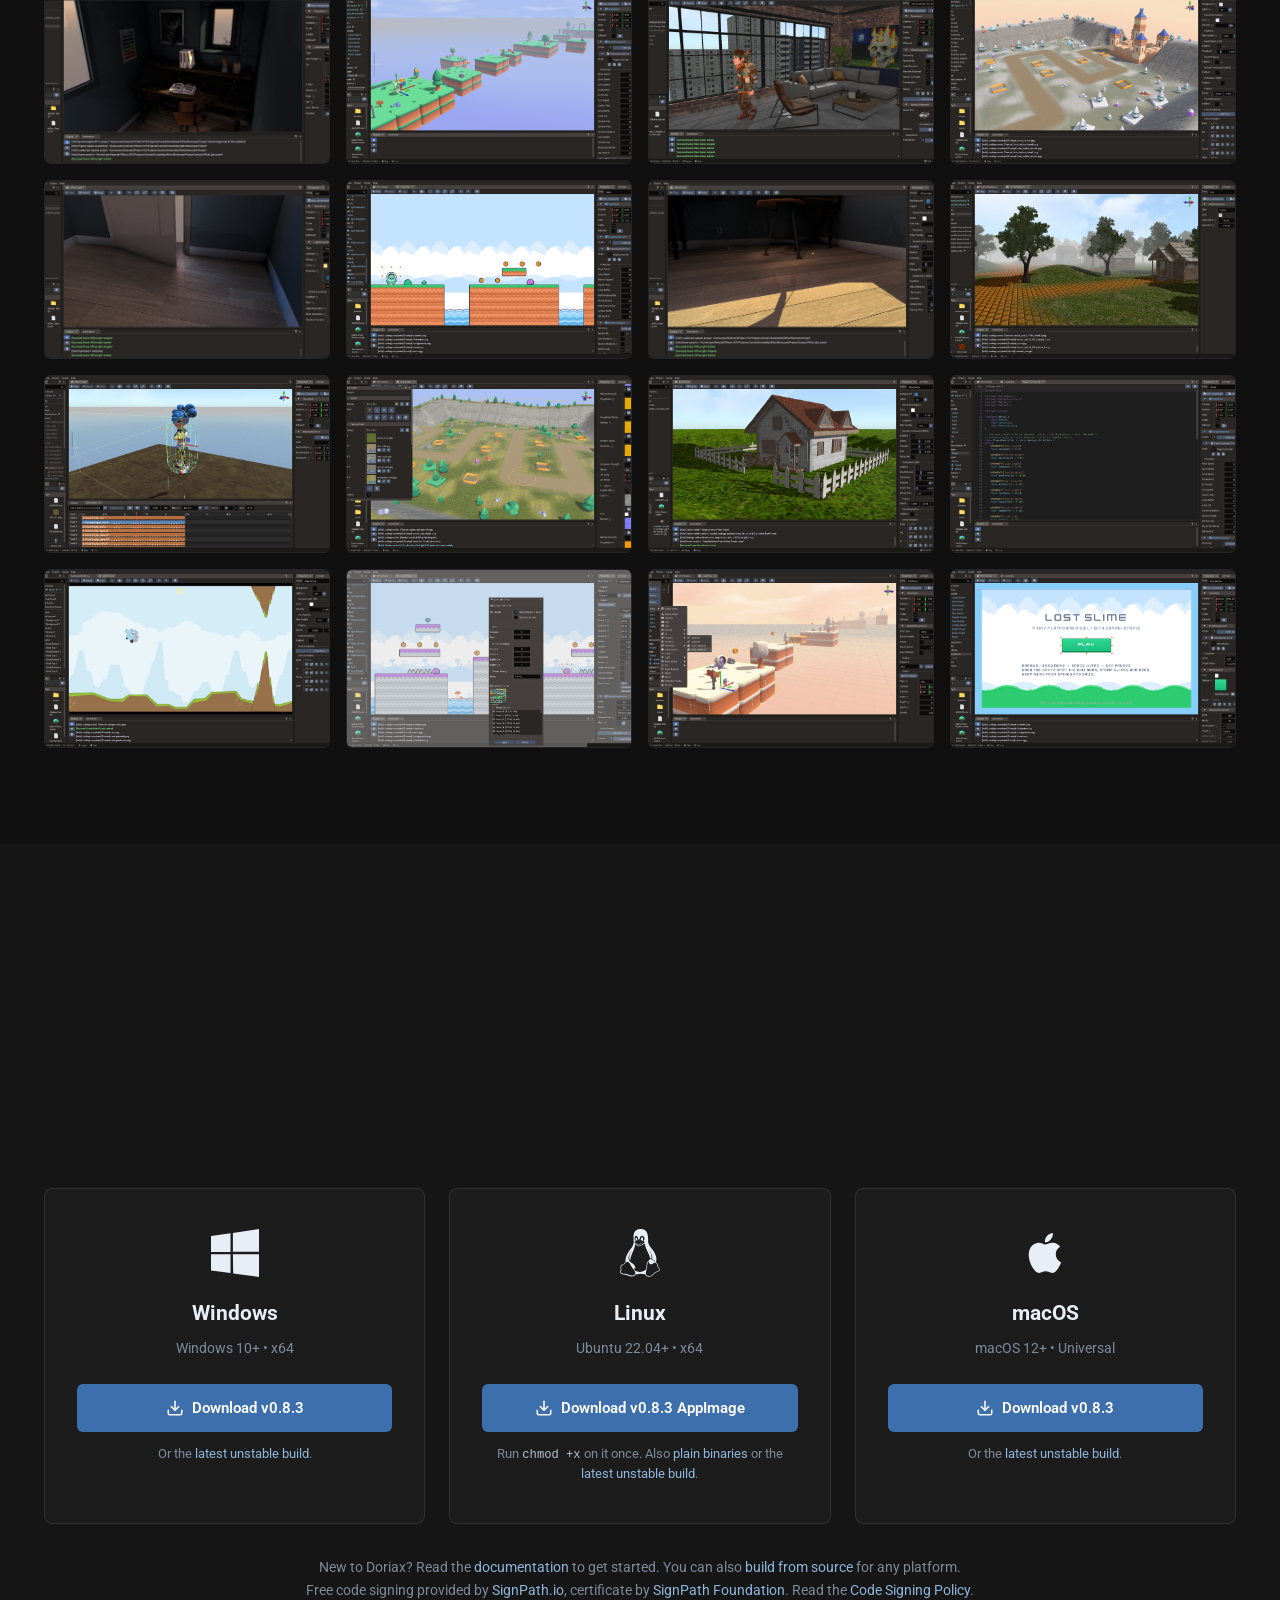
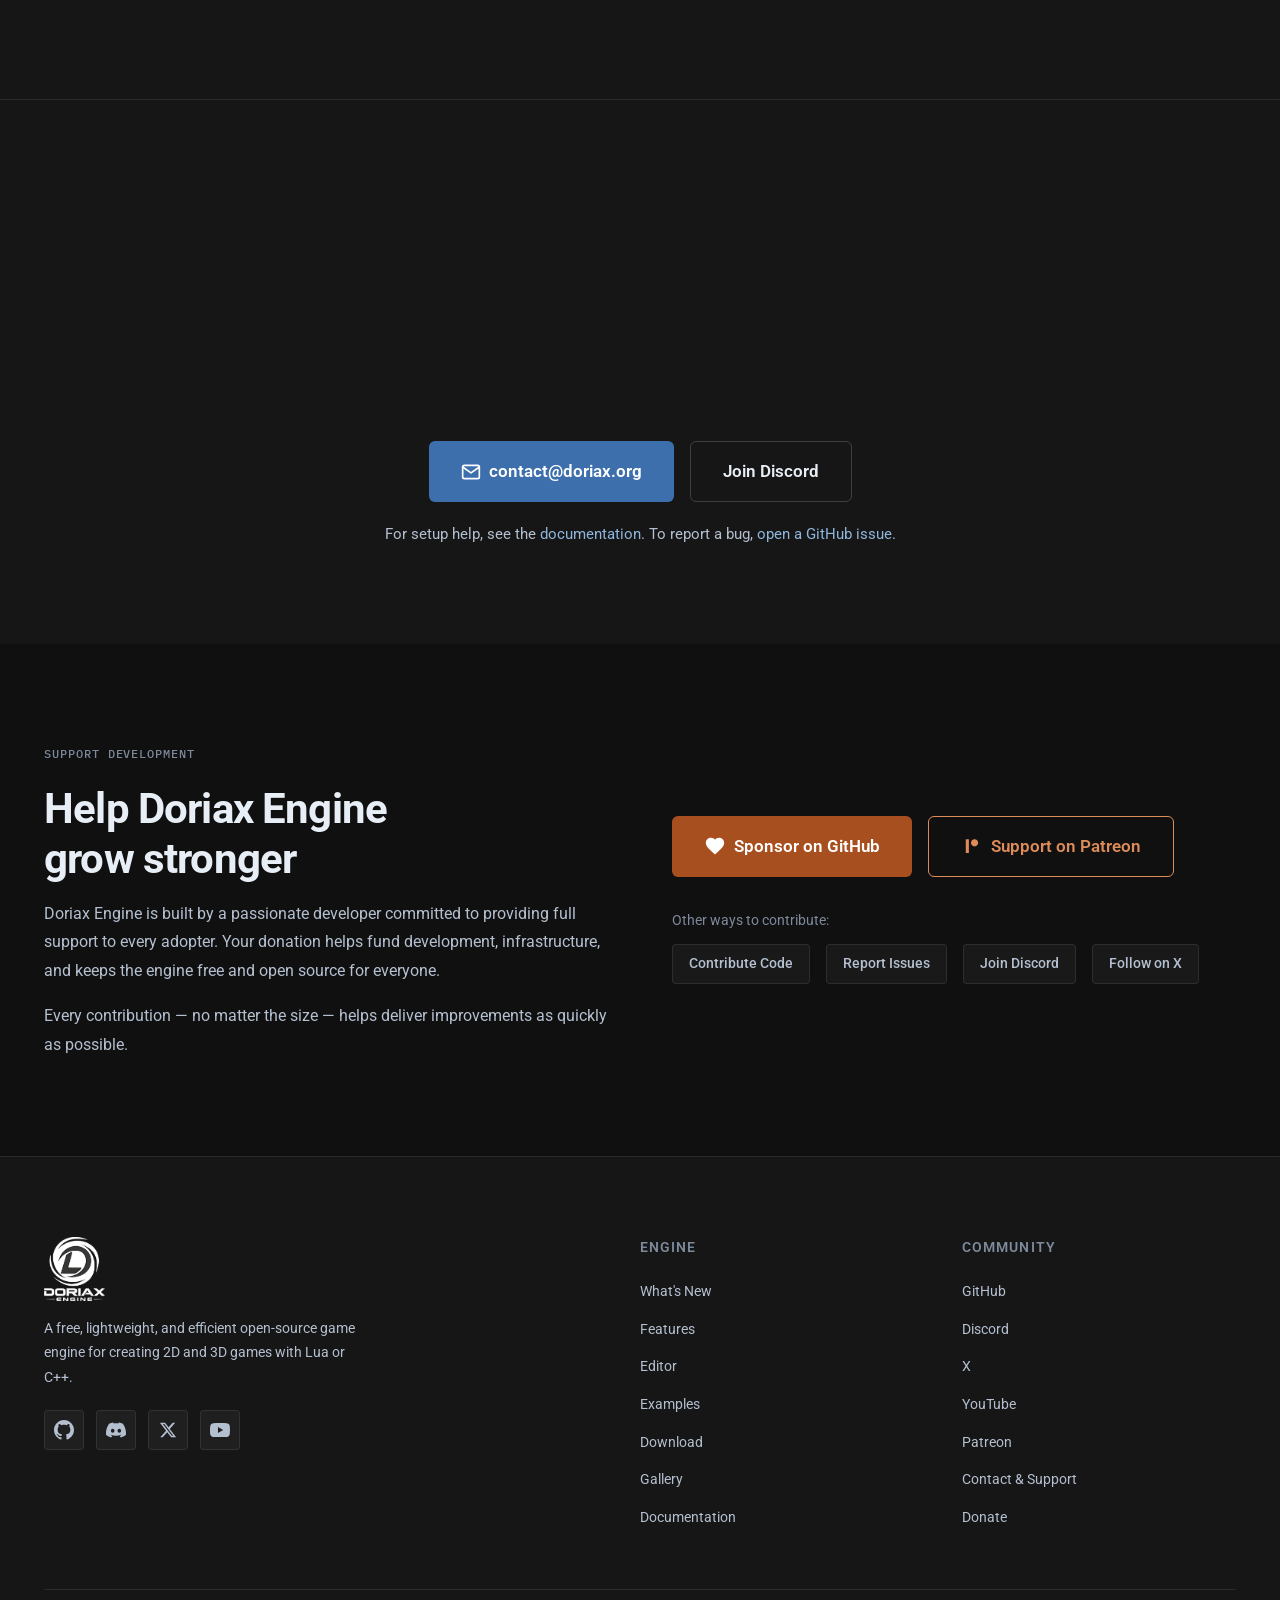
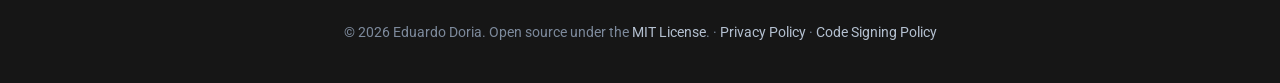
==== commit f4ed4d55: "Updated version to v0.8.3" ====
--- a/index.html
+++ b/index.html
@@ -504,9 +504,9 @@
                     </div>
                     <h3>Windows</h3>
                     <p class="download-meta">Windows 10+ &bull; x64</p>
-                    <a href="https://github.com/doriaxengine/doriax/releases/download/v0.8.2/Doriax-v0.8.2-windows-x64.zip" class="btn btn-primary btn-download">
+                    <a href="https://github.com/doriaxengine/doriax/releases/download/v0.8.3/Doriax-v0.8.3-windows-x64.zip" class="btn btn-primary btn-download">
                         <svg width="18" height="18" viewBox="0 0 24 24" fill="none" stroke="currentColor" stroke-width="2" stroke-linecap="round" stroke-linejoin="round"><path d="M21 15v4a2 2 0 0 1-2 2H5a2 2 0 0 1-2-2v-4"/><polyline points="7 10 12 15 17 10"/><line x1="12" y1="15" x2="12" y2="3"/></svg>
-                        Download v0.8.2
+                        Download v0.8.3
                     </a>
                     <p class="download-alt">
                         Or the <a href="https://nightly.link/doriaxengine/doriax/workflows/cmake.yml/main/doriax_windows.zip">latest unstable build</a>.
@@ -518,12 +518,12 @@
                     </div>
                     <h3>Linux</h3>
                     <p class="download-meta">Ubuntu 22.04+ &bull; x64</p>
-                    <a href="https://github.com/doriaxengine/doriax/releases/download/v0.8.2/Doriax-v0.8.2-linux-x86_64.AppImage" class="btn btn-primary btn-download">
+                    <a href="https://github.com/doriaxengine/doriax/releases/download/v0.8.3/Doriax-v0.8.3-linux-x86_64.AppImage" class="btn btn-primary btn-download">
                         <svg width="18" height="18" viewBox="0 0 24 24" fill="none" stroke="currentColor" stroke-width="2" stroke-linecap="round" stroke-linejoin="round"><path d="M21 15v4a2 2 0 0 1-2 2H5a2 2 0 0 1-2-2v-4"/><polyline points="7 10 12 15 17 10"/><line x1="12" y1="15" x2="12" y2="3"/></svg>
-                        Download v0.8.2 AppImage
+                        Download v0.8.3 AppImage
                     </a>
                     <p class="download-alt">
-                        Run <code>chmod +x</code> on it once. Also <a href="https://github.com/doriaxengine/doriax/releases/download/v0.8.2/Doriax-v0.8.2-linux-x86_64.zip">plain binaries</a> or the <a href="https://nightly.link/doriaxengine/doriax/workflows/cmake.yml/main/doriax_linux_appimage.zip">latest unstable build</a>.
+                        Run <code>chmod +x</code> on it once. Also <a href="https://github.com/doriaxengine/doriax/releases/download/v0.8.3/Doriax-v0.8.3-linux-x86_64.zip">plain binaries</a> or the <a href="https://nightly.link/doriaxengine/doriax/workflows/cmake.yml/main/doriax_linux_appimage.zip">latest unstable build</a>.
                     </p>
                 </div>
                 <div class="download-card">
@@ -532,9 +532,9 @@
                     </div>
                     <h3>macOS</h3>
                     <p class="download-meta">macOS 12+ &bull; Universal</p>
-                    <a href="https://github.com/doriaxengine/doriax/releases/download/v0.8.2/Doriax-v0.8.2-macos-universal.dmg" class="btn btn-primary btn-download">
+                    <a href="https://github.com/doriaxengine/doriax/releases/download/v0.8.3/Doriax-v0.8.3-macos-universal.dmg" class="btn btn-primary btn-download">
                         <svg width="18" height="18" viewBox="0 0 24 24" fill="none" stroke="currentColor" stroke-width="2" stroke-linecap="round" stroke-linejoin="round"><path d="M21 15v4a2 2 0 0 1-2 2H5a2 2 0 0 1-2-2v-4"/><polyline points="7 10 12 15 17 10"/><line x1="12" y1="15" x2="12" y2="3"/></svg>
-                        Download v0.8.2
+                        Download v0.8.3
                     </a>
                     <p class="download-alt">
                         Or the <a href="https://nightly.link/doriaxengine/doriax/workflows/cmake.yml/main/doriax_macos_dmg.zip">latest unstable build</a>.
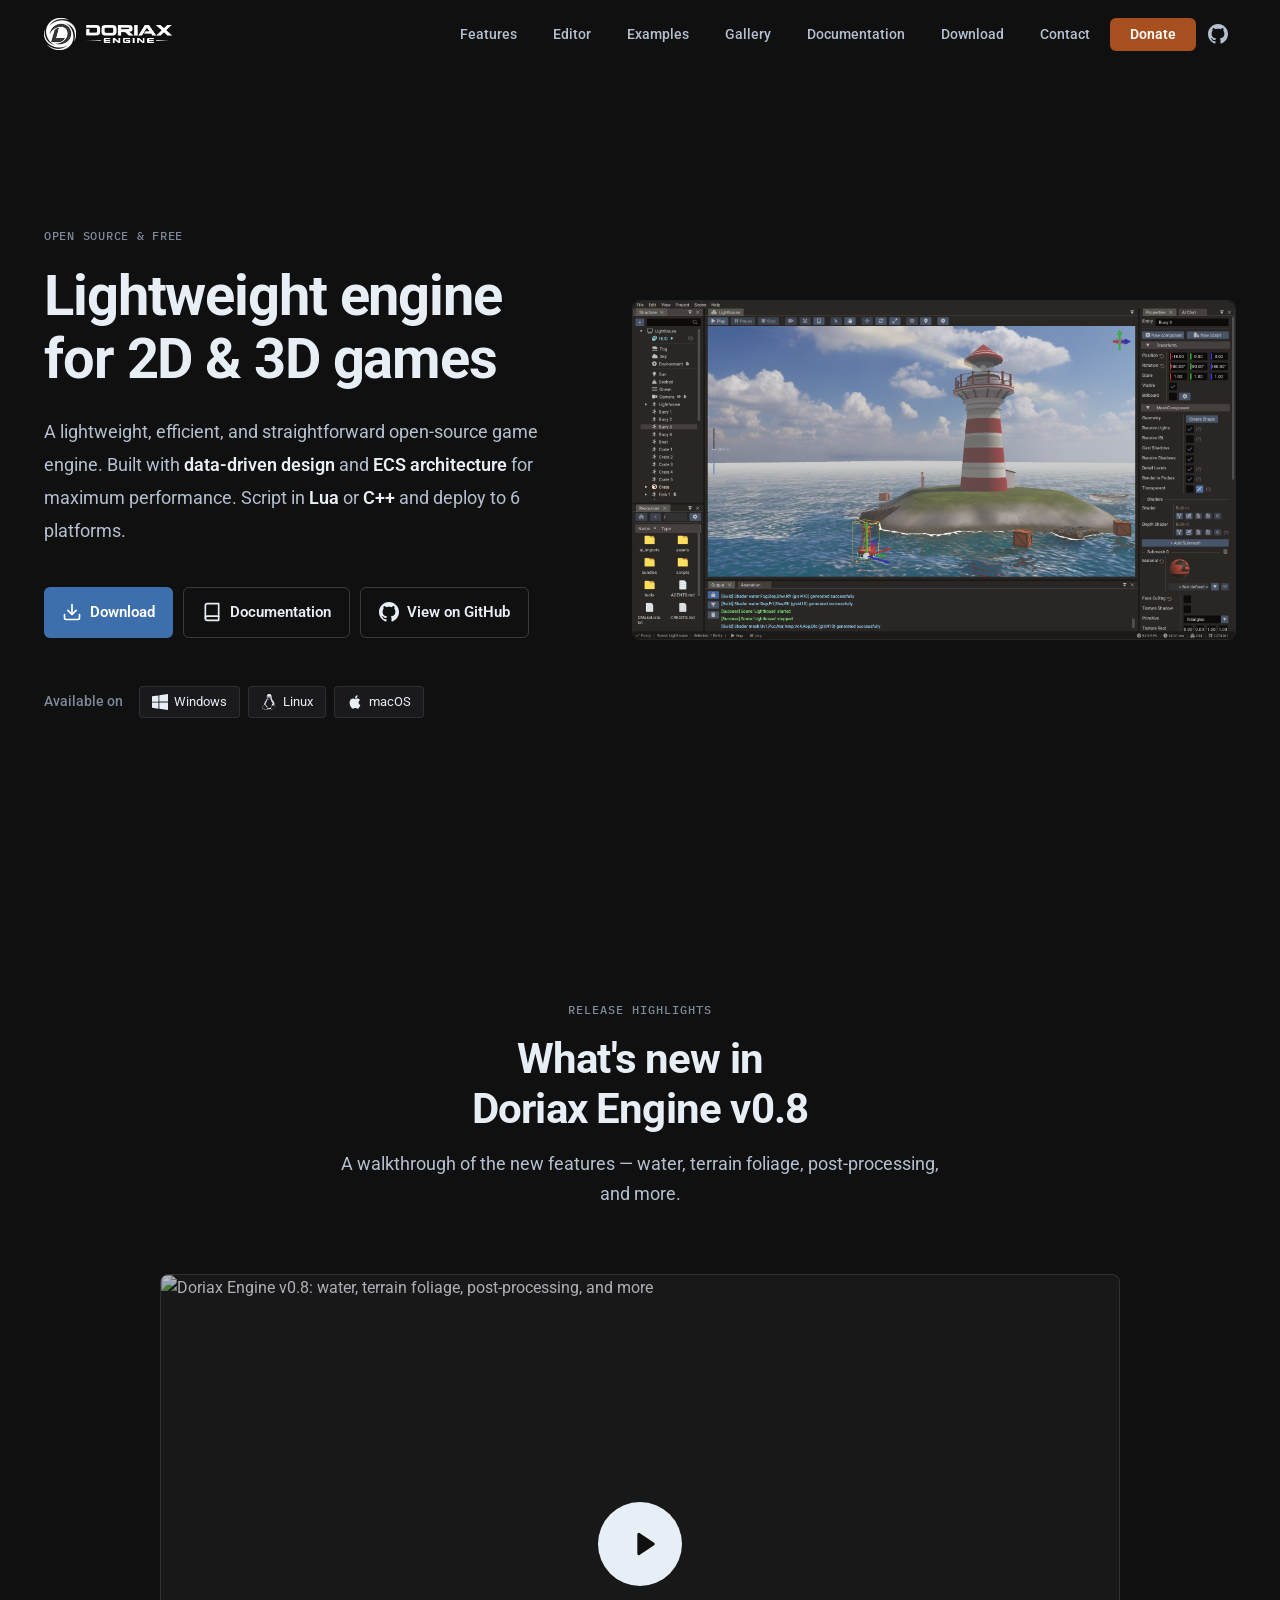
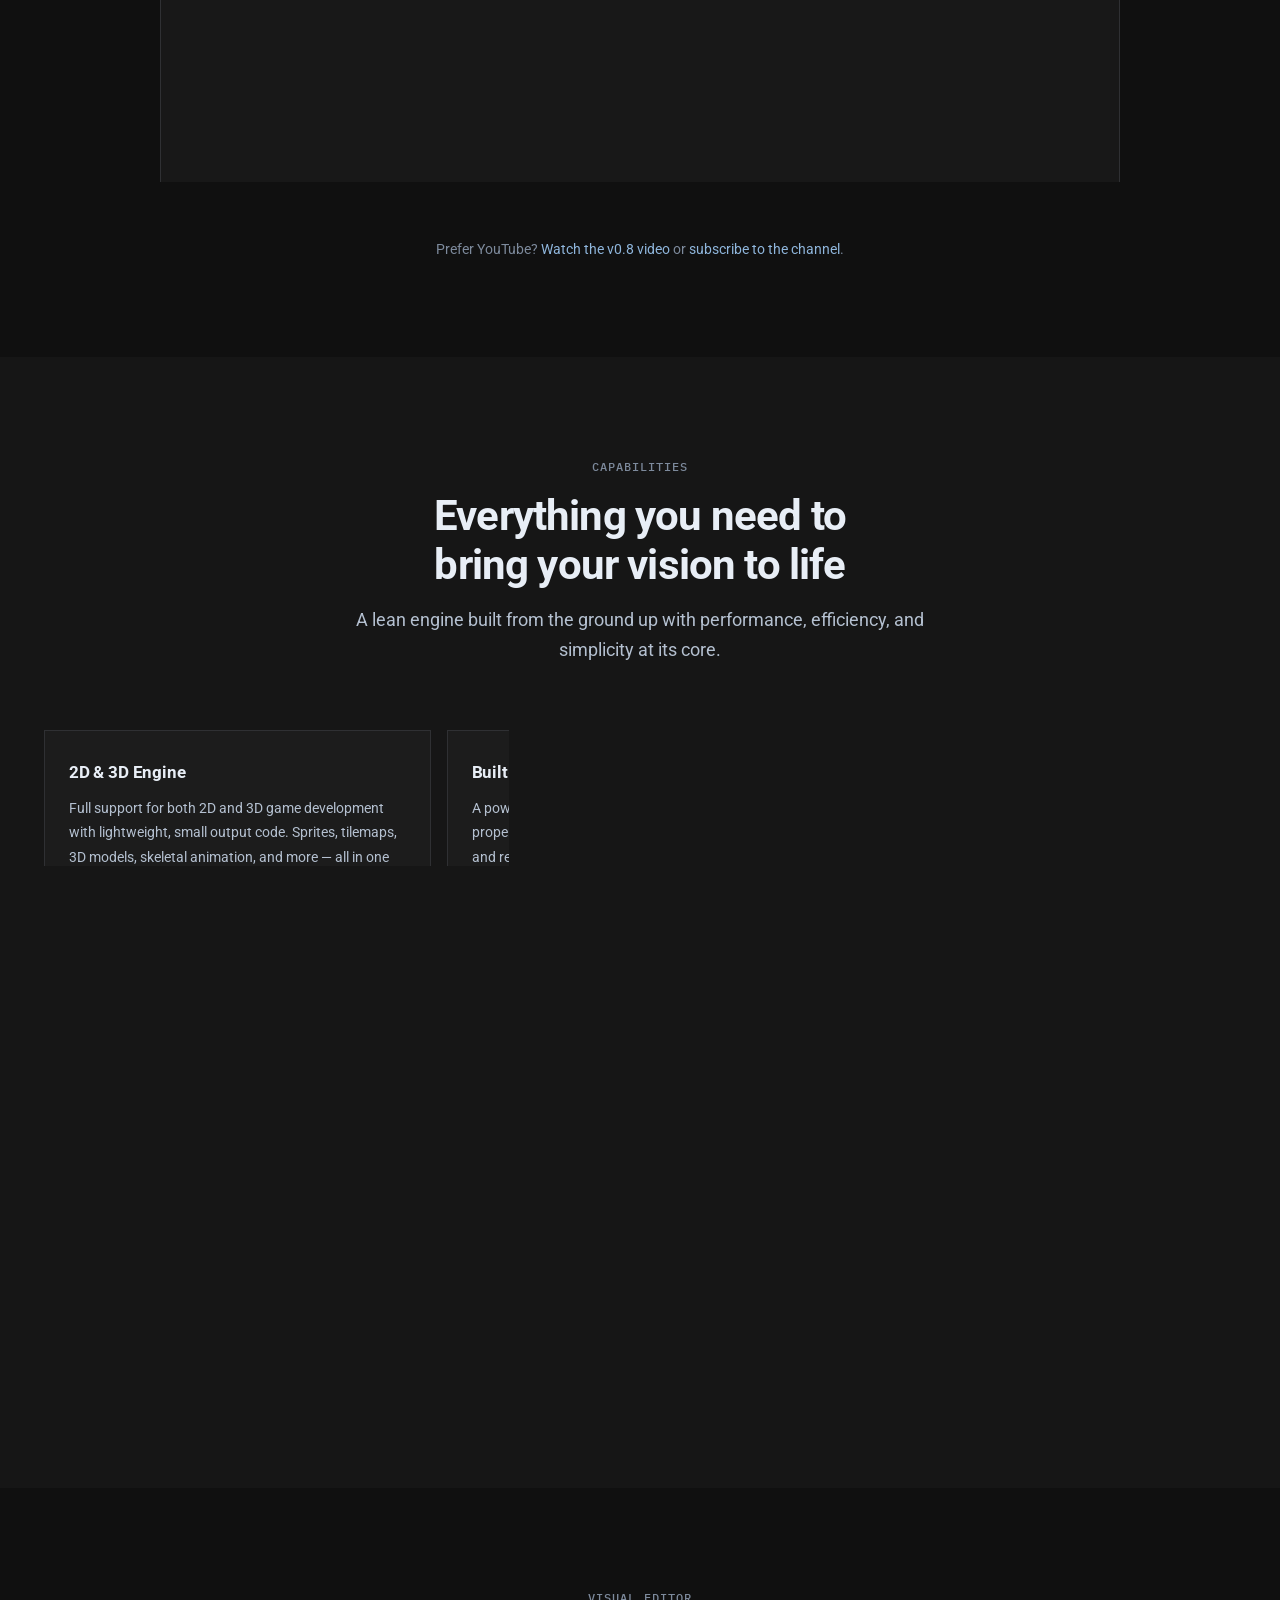
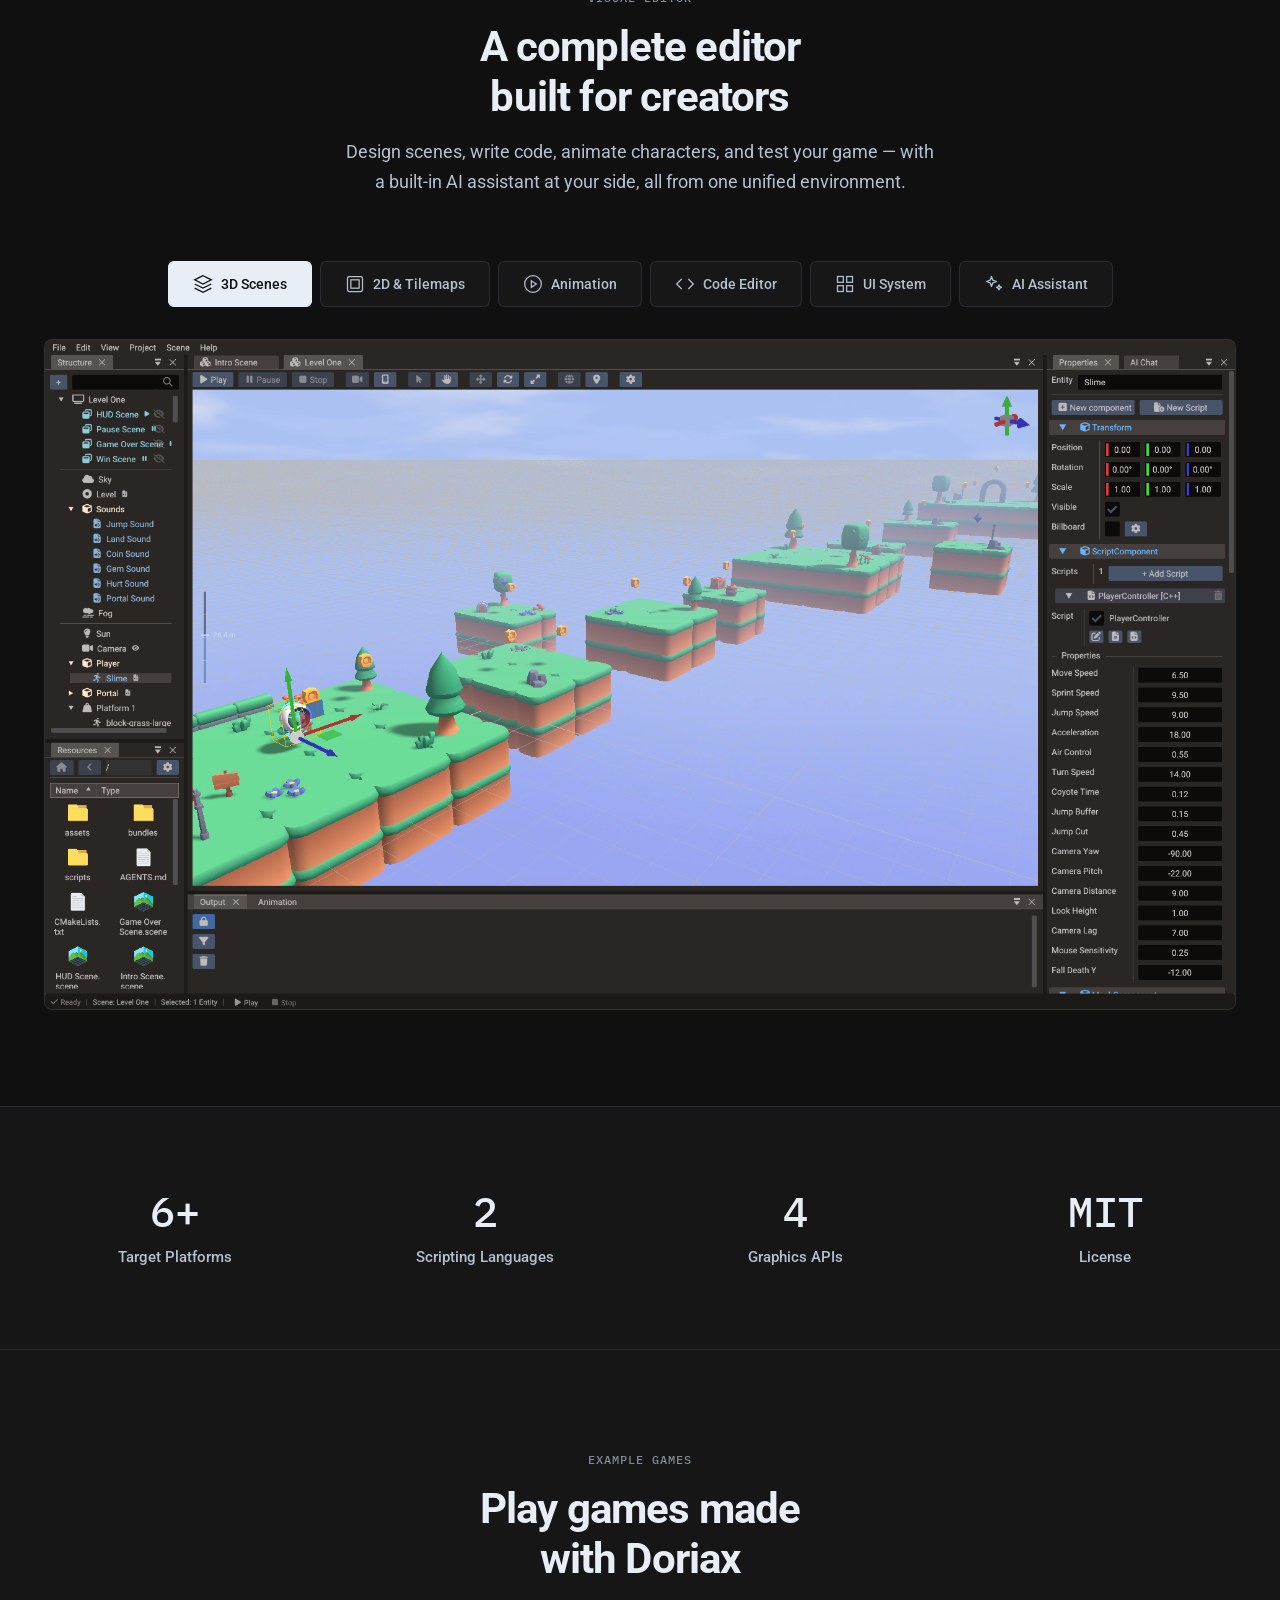
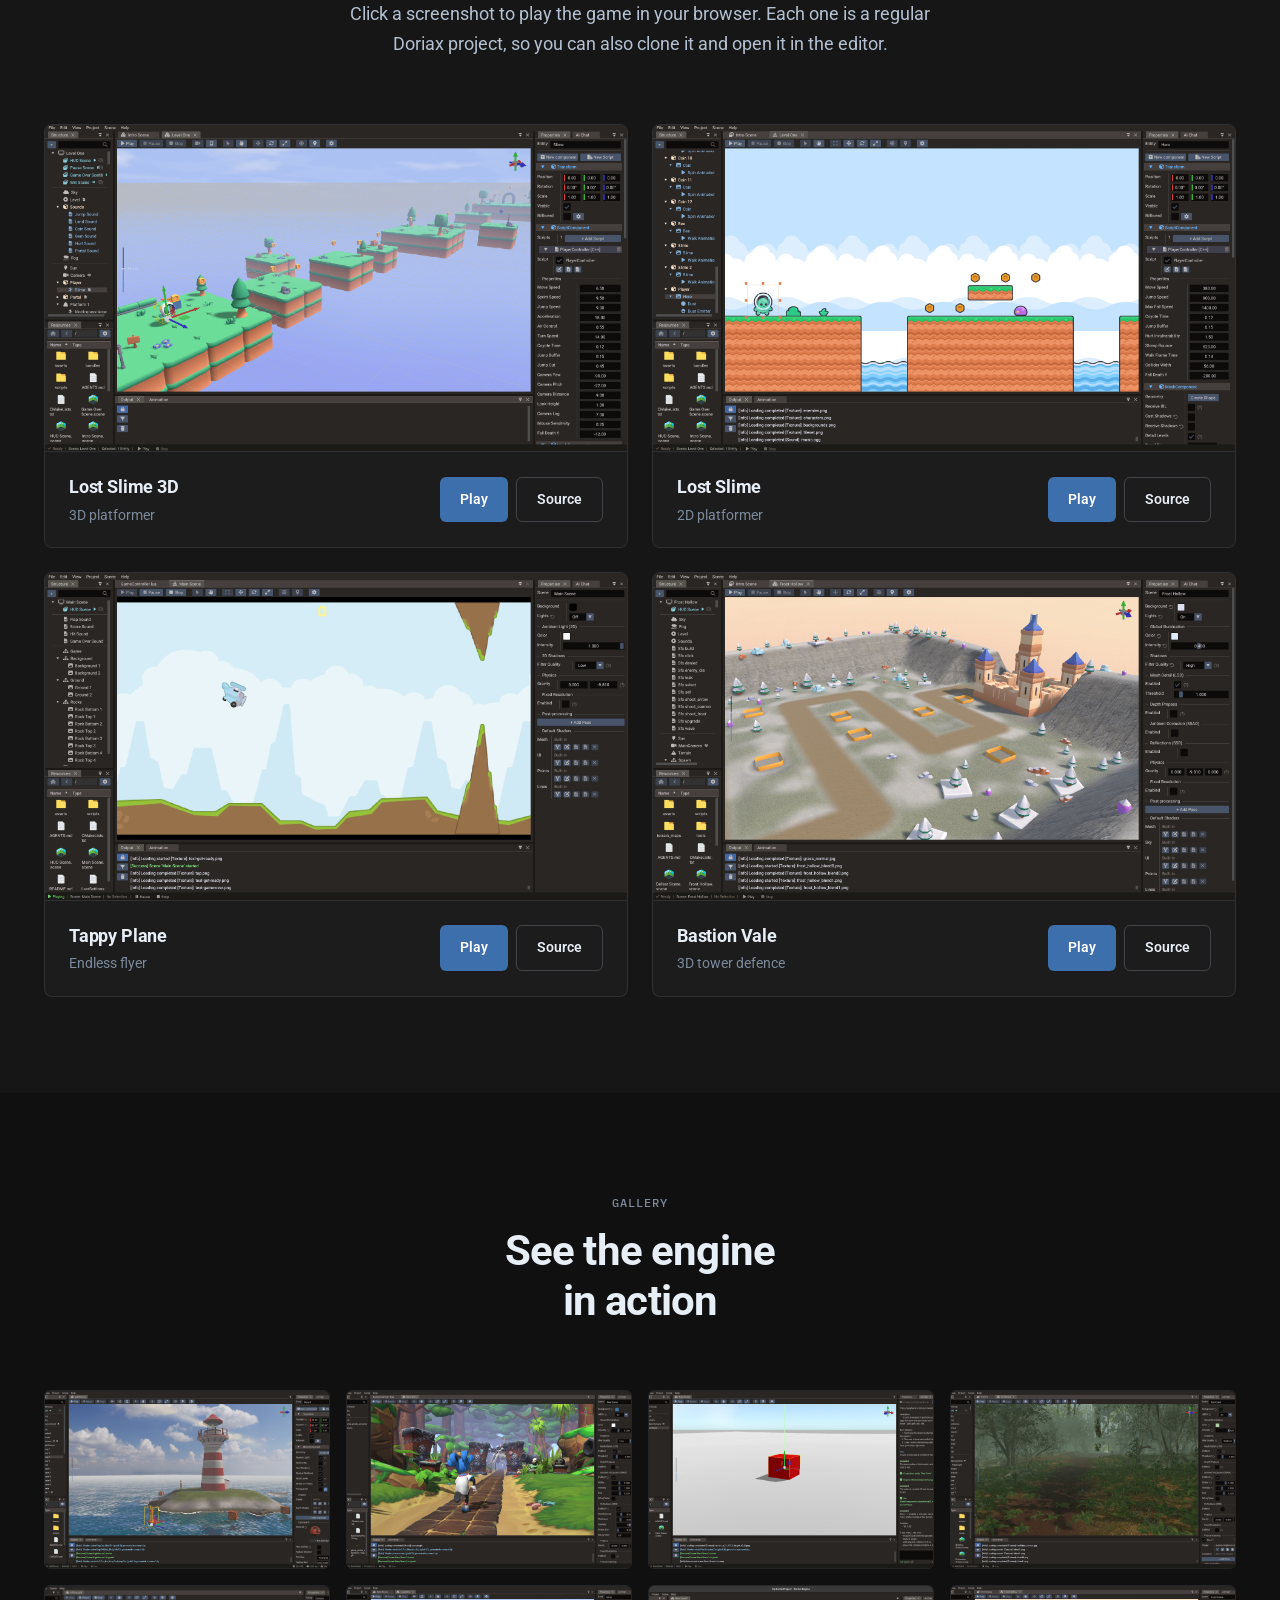
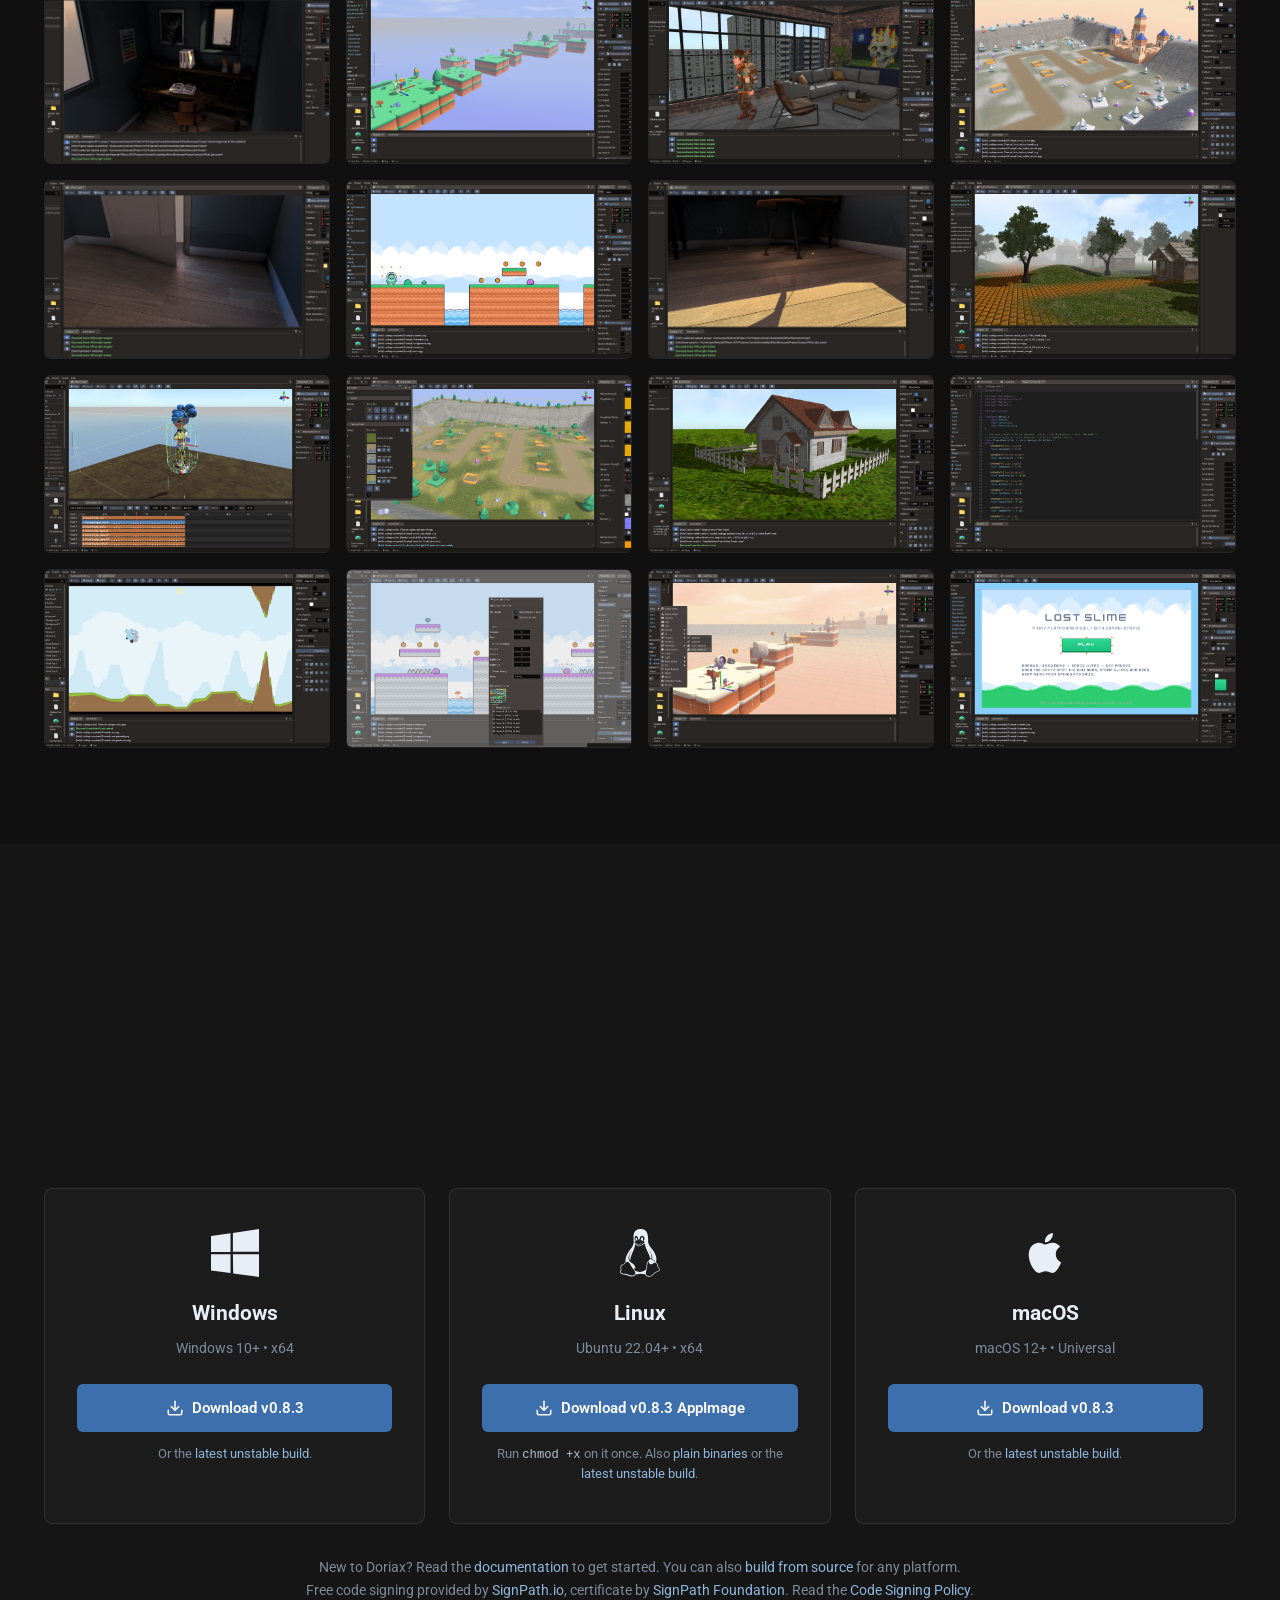
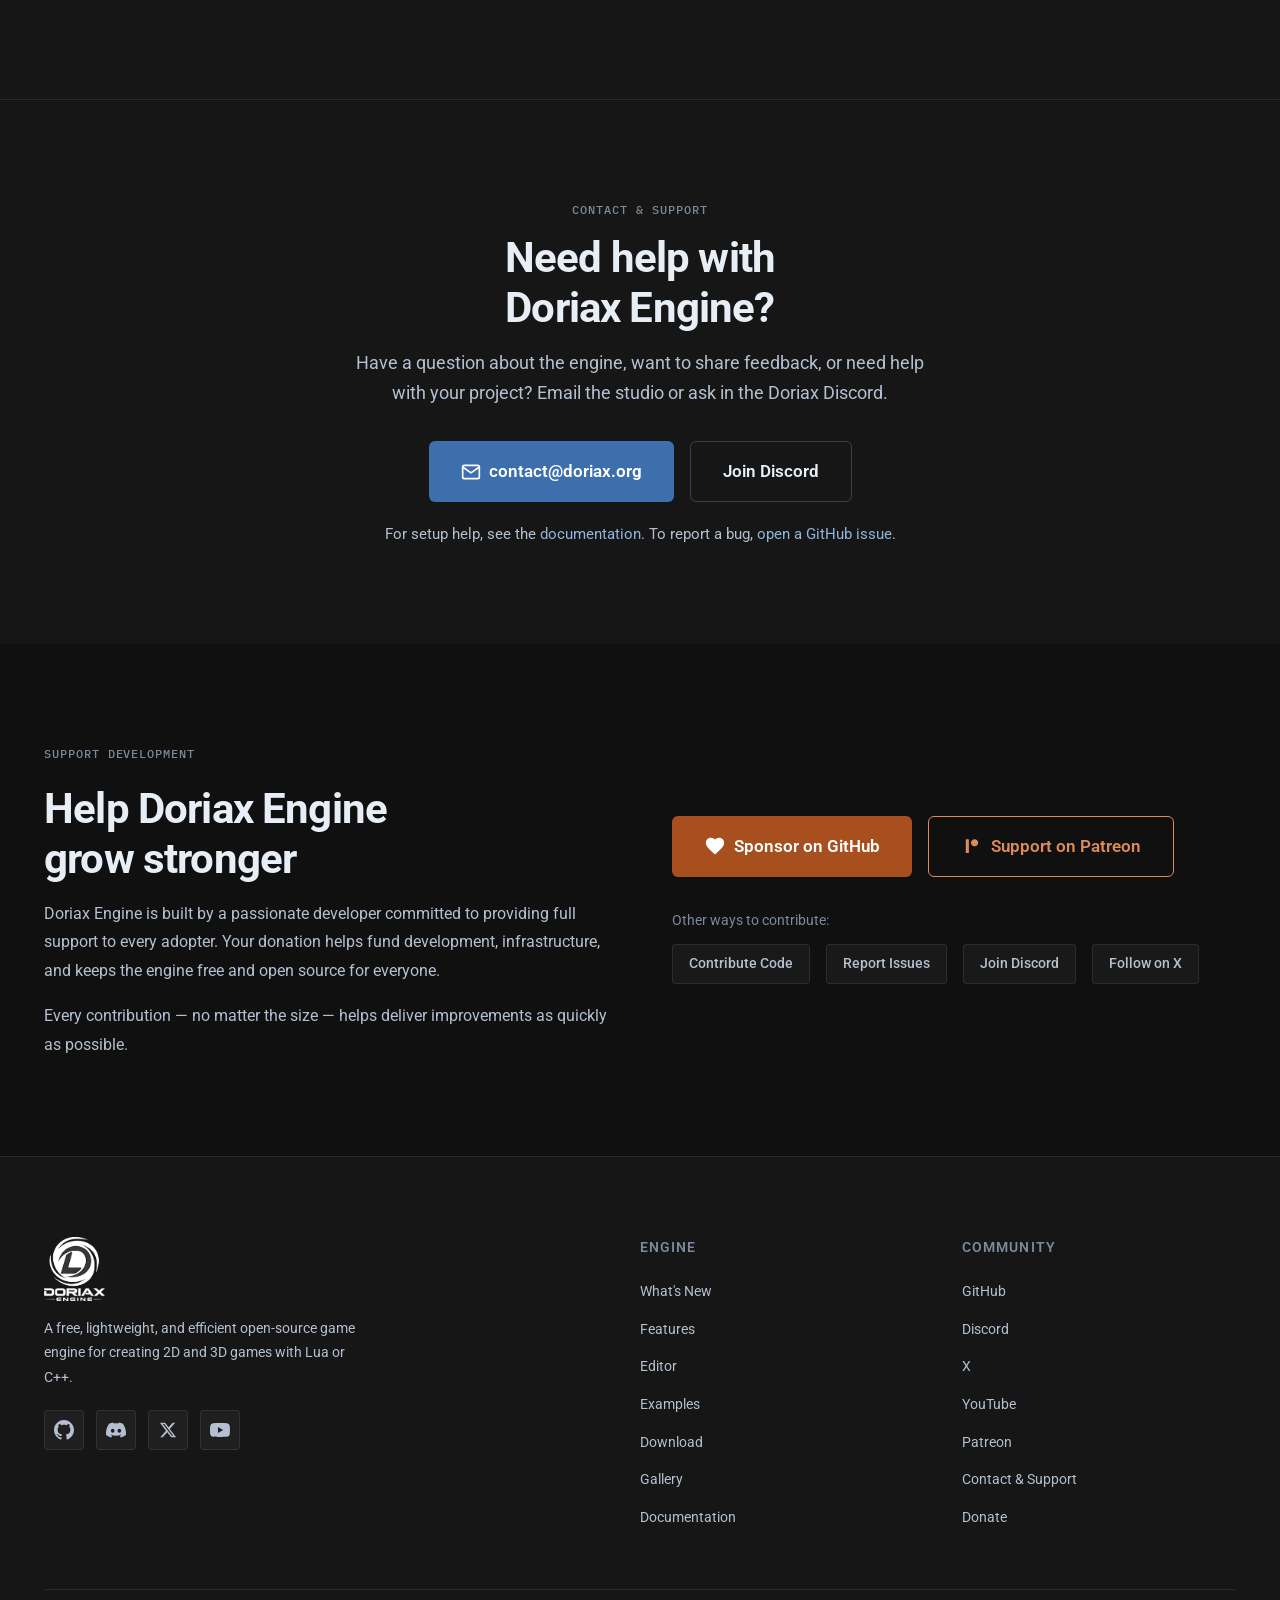
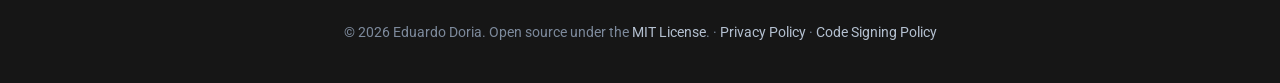
==== commit d69c88f7: "Updated the favicon, icon and light theme logo" ====
--- a/index.html
+++ b/index.html
@@ -14,7 +14,7 @@
     <meta property="og:image:alt" content="Doriax Engine editor showing the Lighthouse water scene">
     <meta name="twitter:card" content="summary_large_image">
     <meta name="twitter:site" content="@doriaxengine">
-    <link rel="icon" type="image/png" href="logo/logo_part1.png">
+    <link rel="icon" type="image/png" href="logo/favicon.png">
     <link rel="preconnect" href="https://fonts.googleapis.com">
     <link rel="preconnect" href="https://fonts.gstatic.com" crossorigin>
     <link href="https://fonts.googleapis.com/css2?family=IBM+Plex+Mono:wght@400;500&family=Roboto:wght@400;500;700&display=swap" rel="stylesheet">
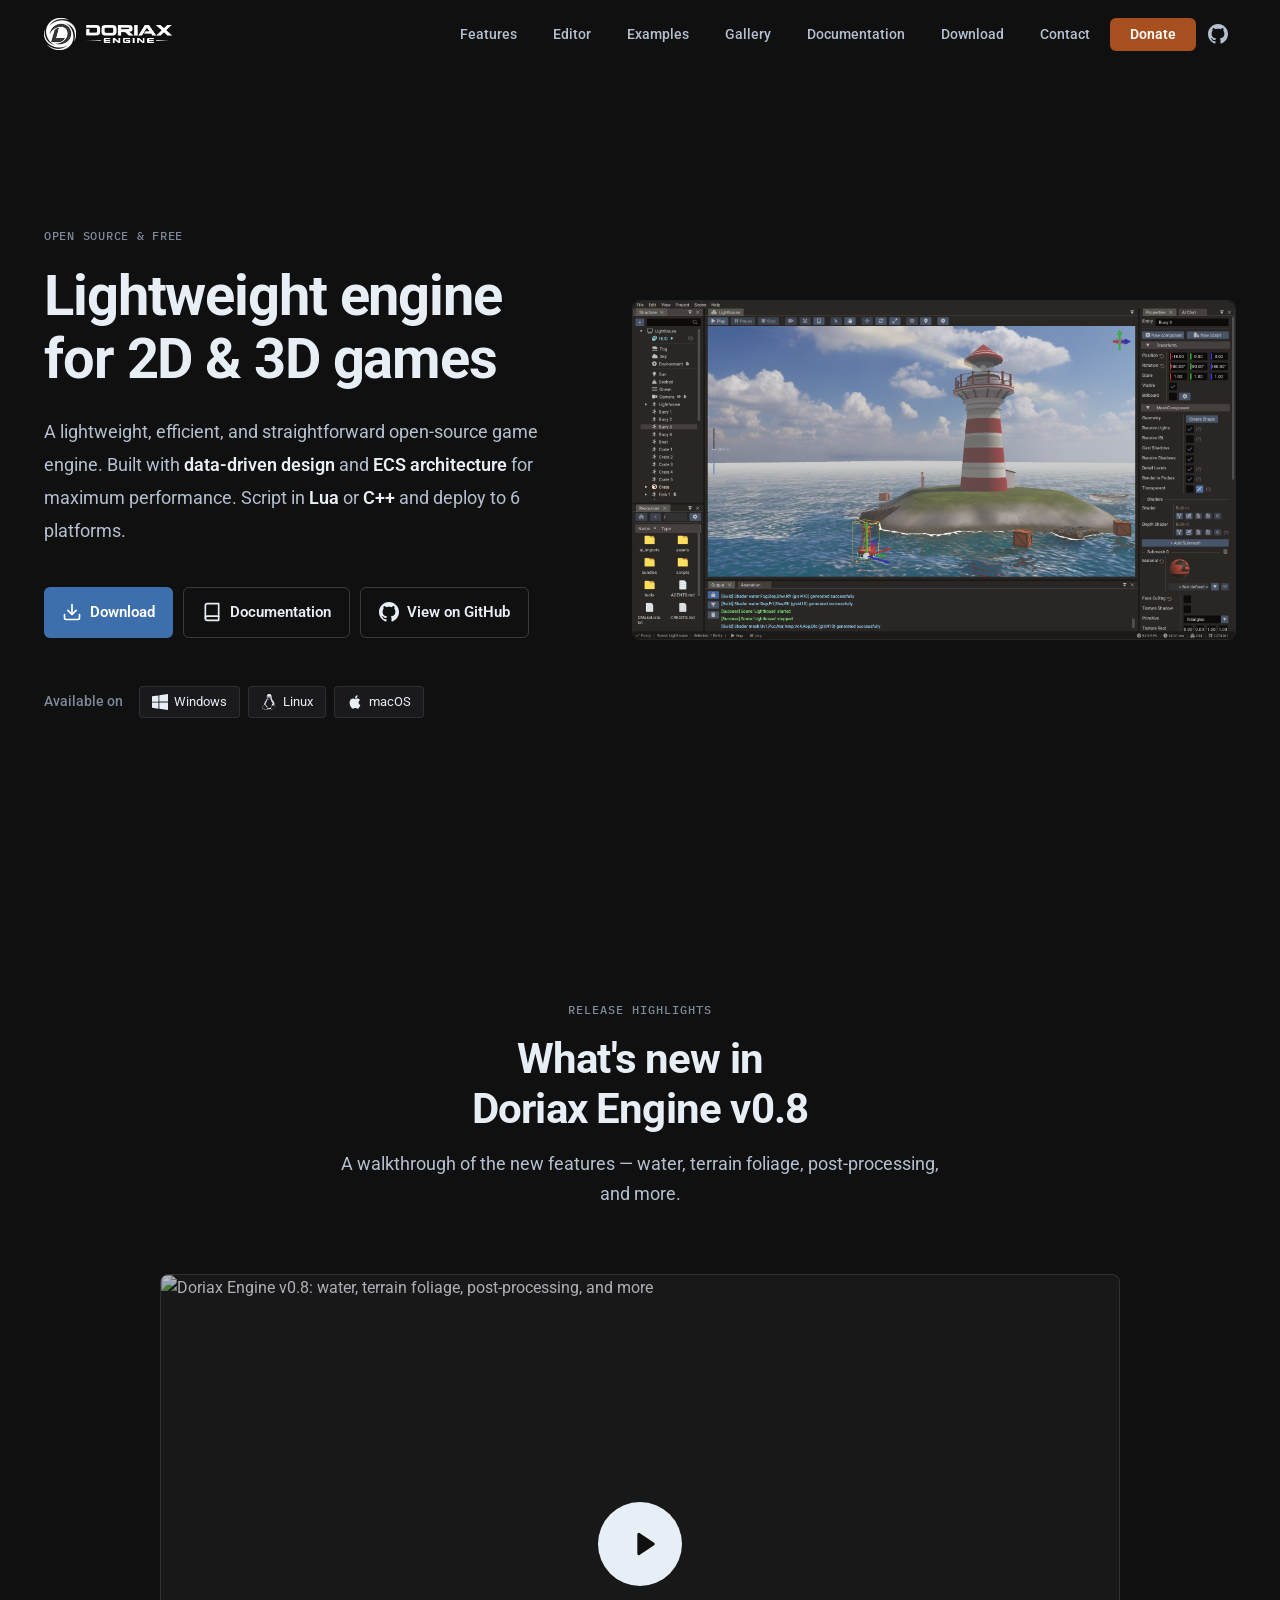
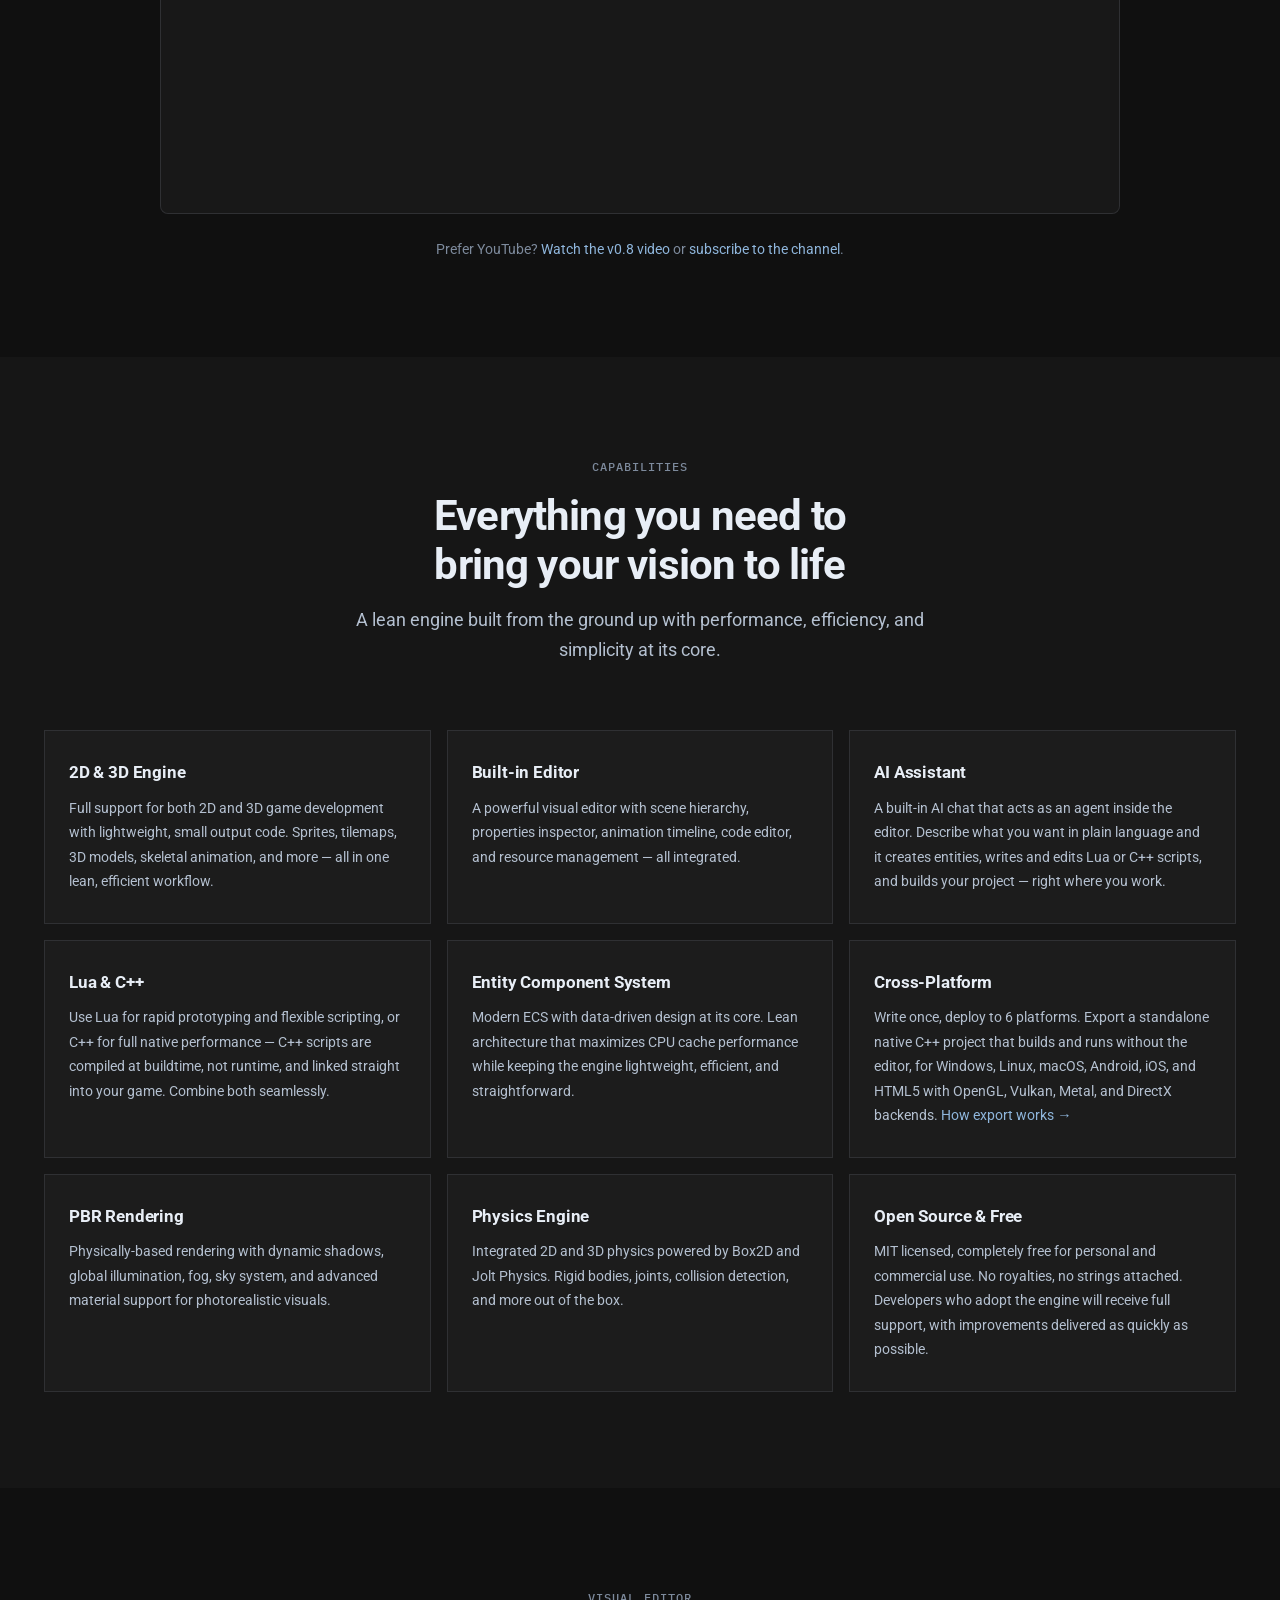
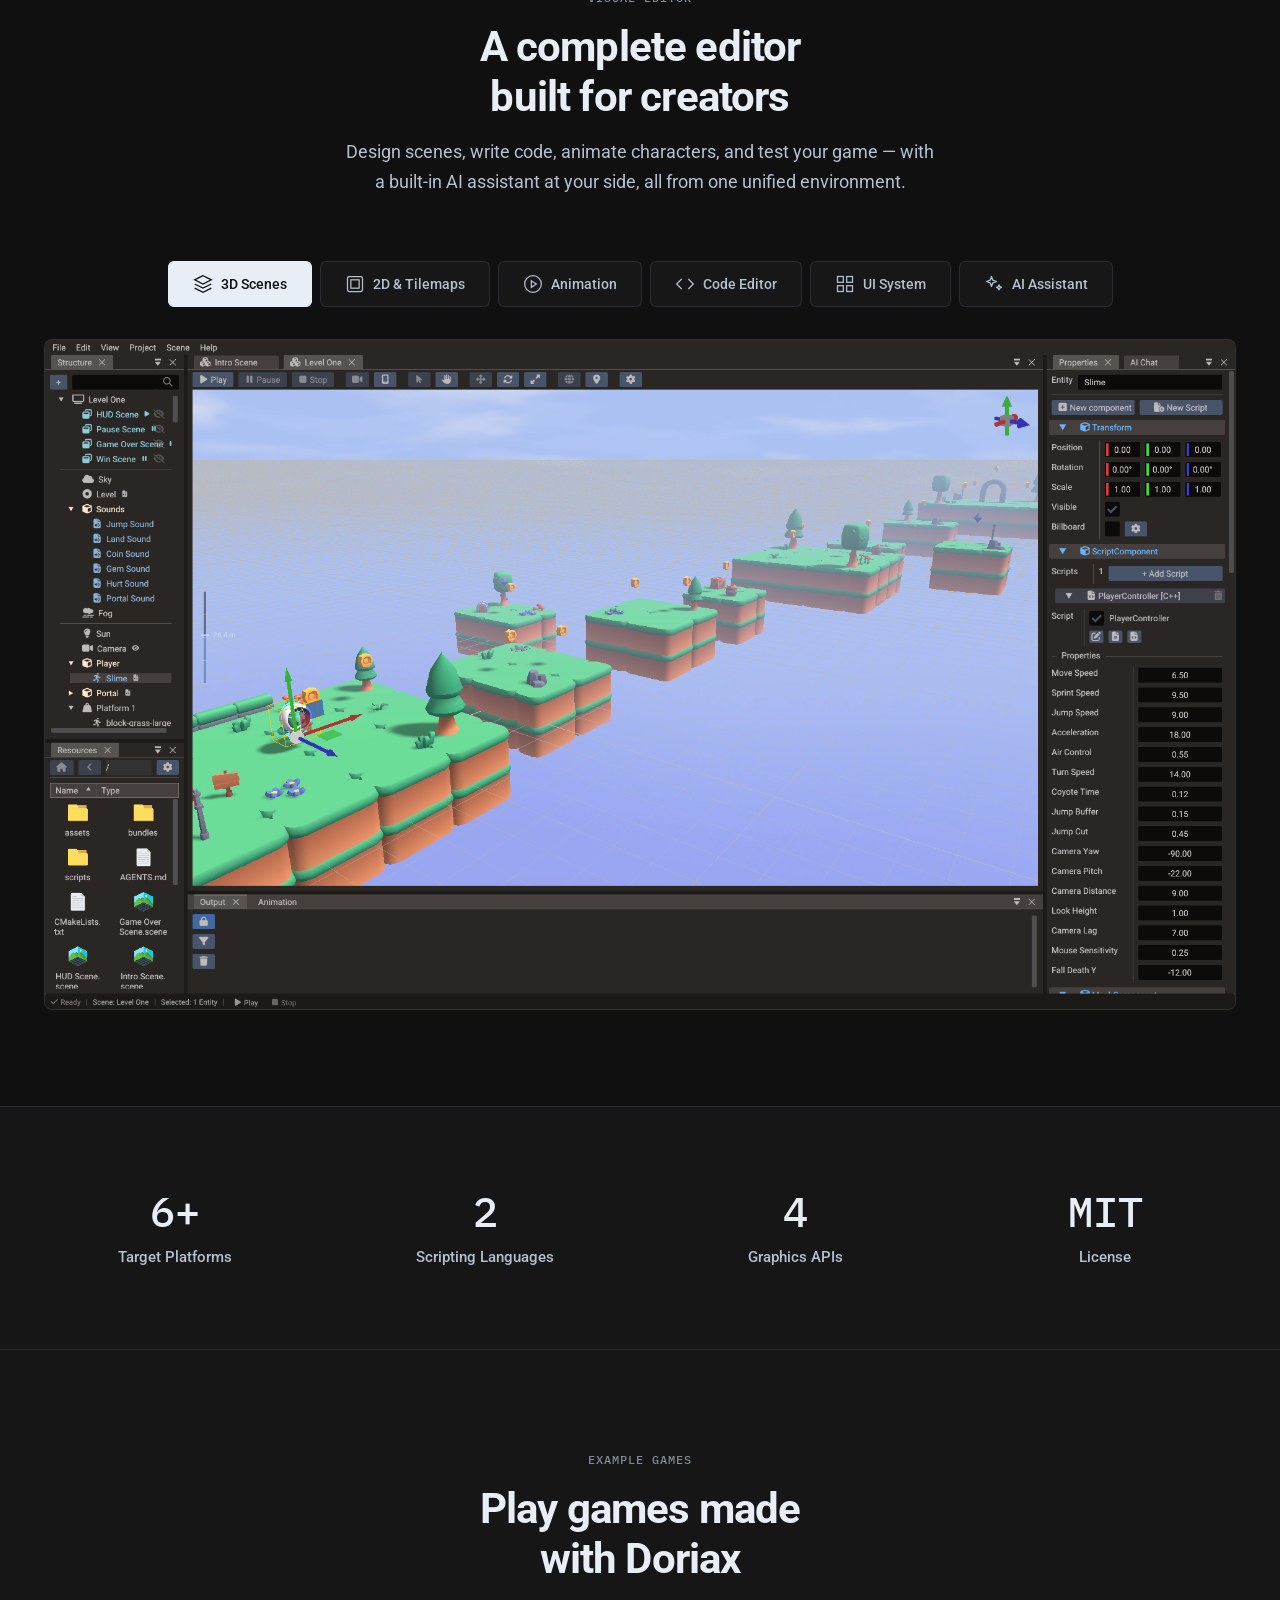
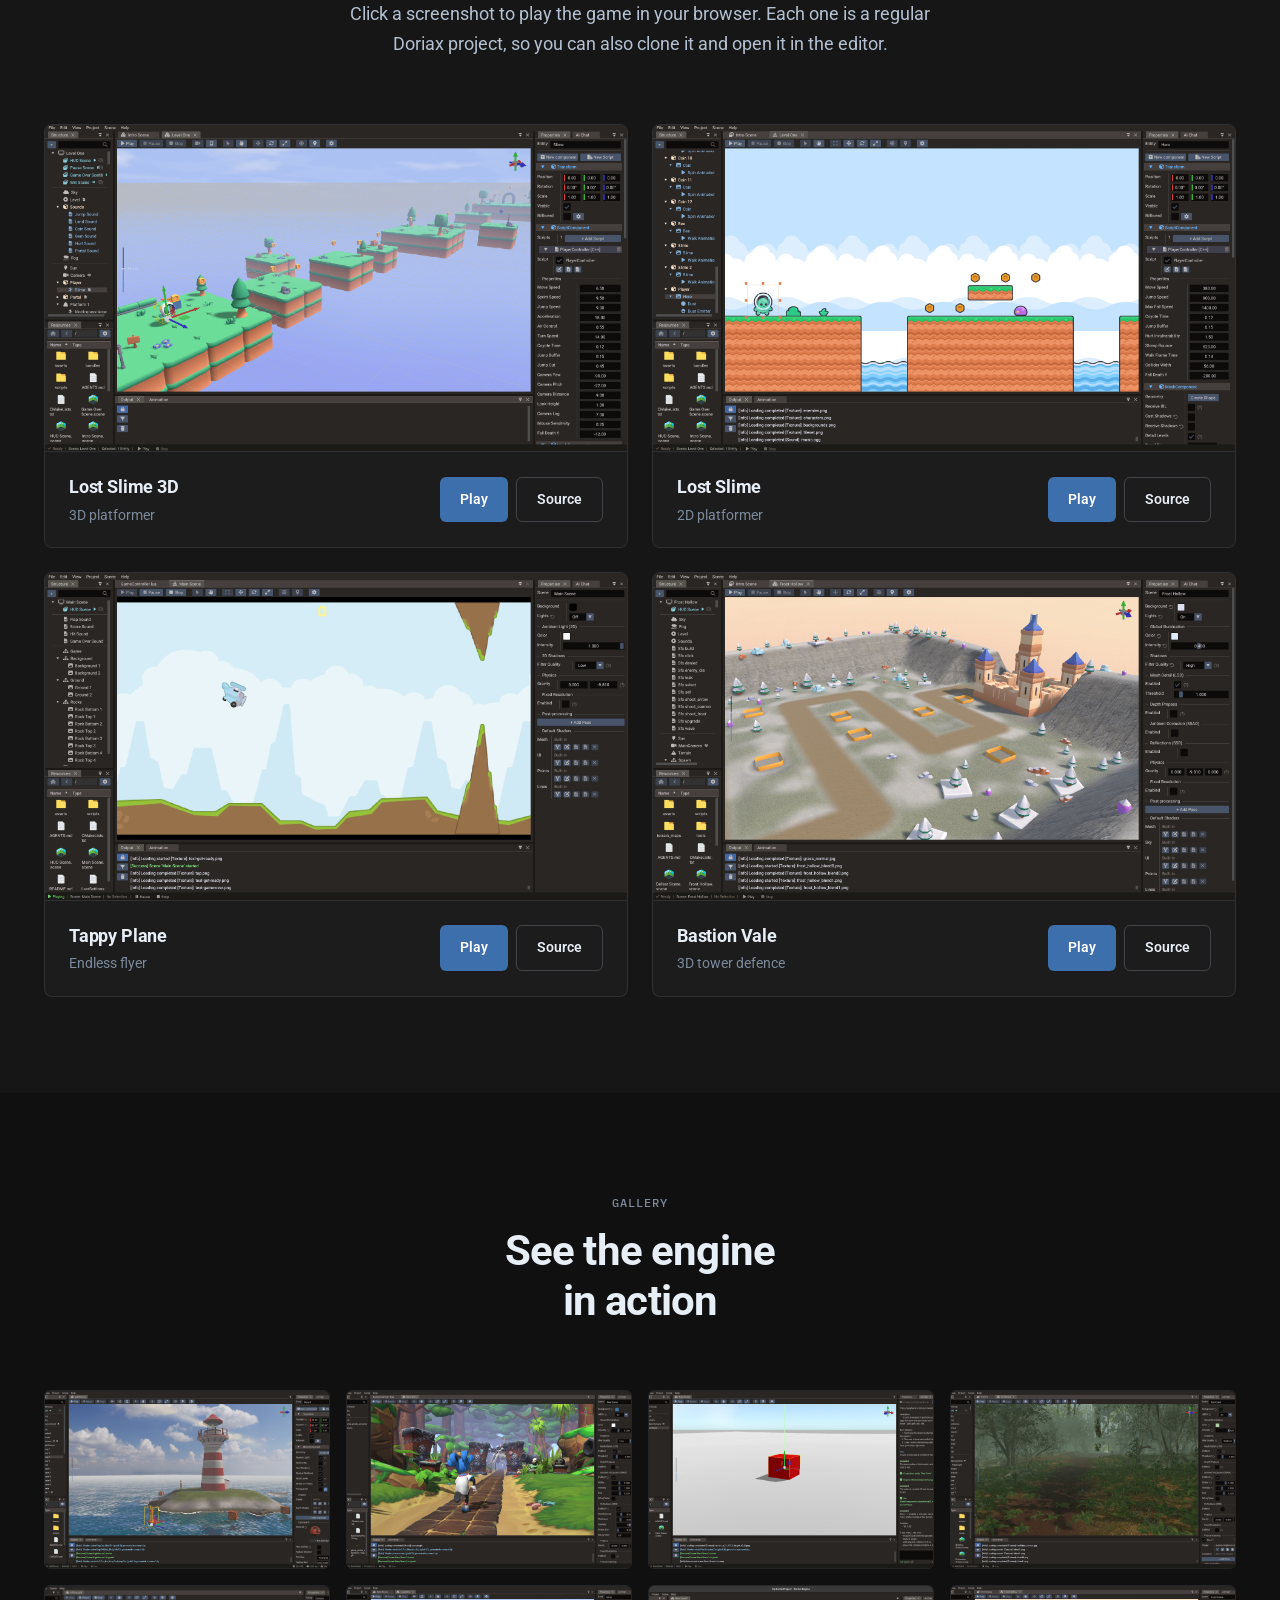
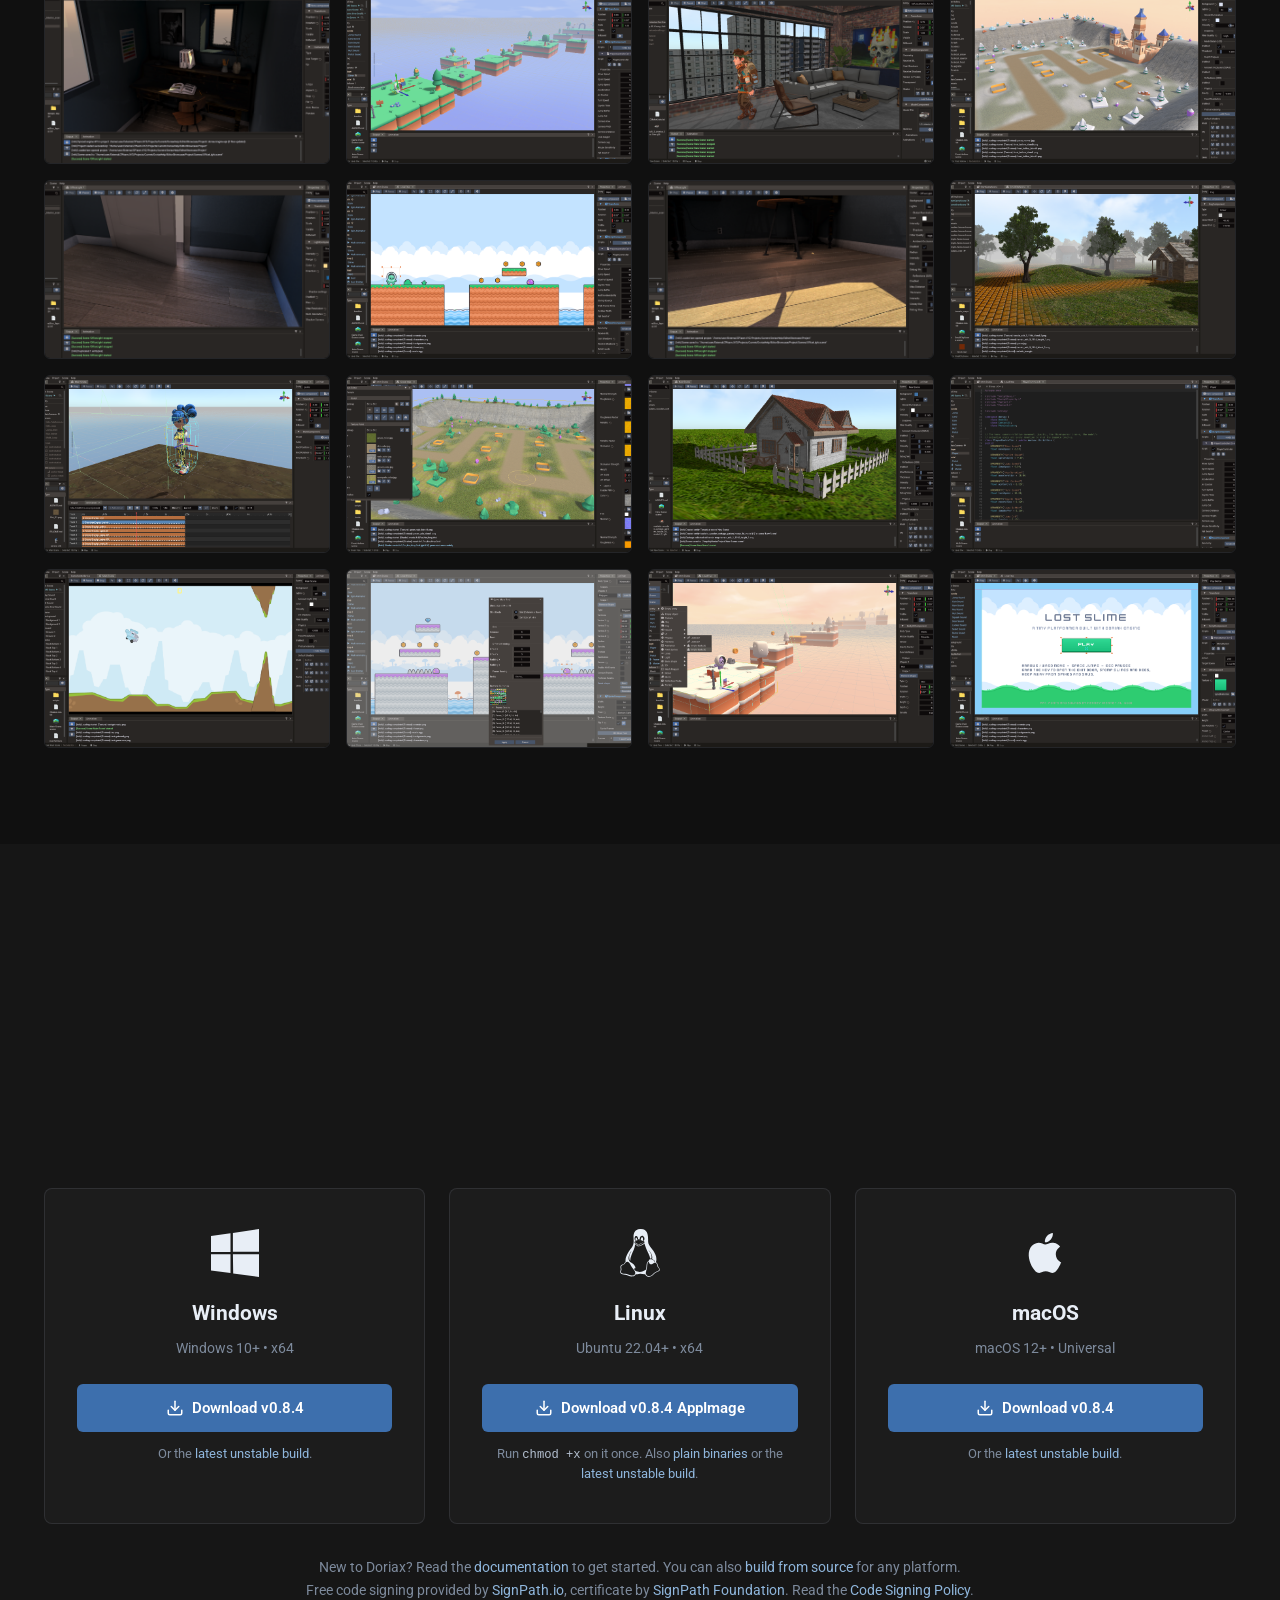
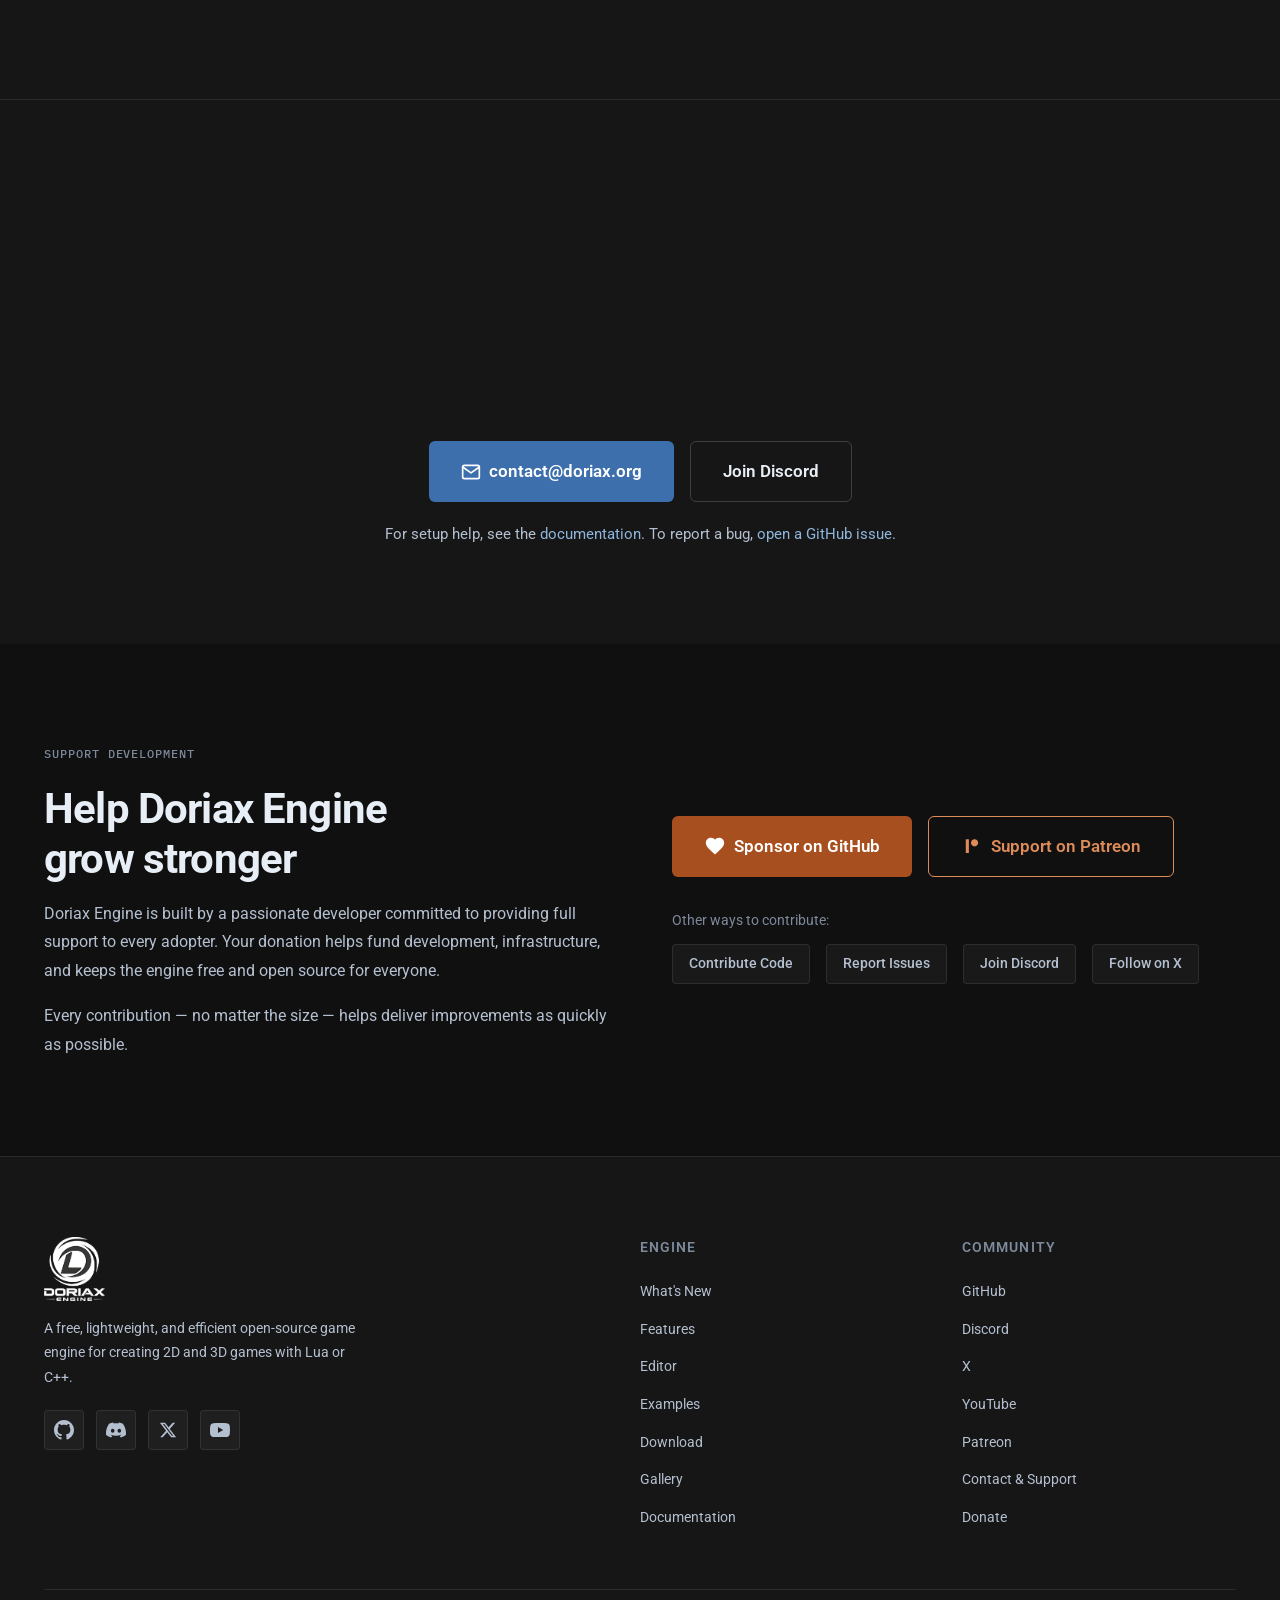
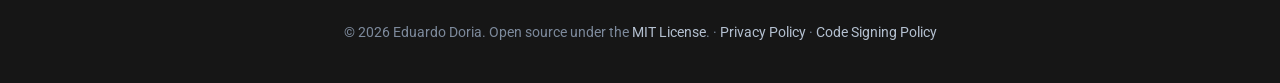
==== commit 5bbededc: "Updated version to v0.8.4" ====
--- a/index.html
+++ b/index.html
@@ -504,9 +504,9 @@
                     </div>
                     <h3>Windows</h3>
                     <p class="download-meta">Windows 10+ &bull; x64</p>
-                    <a href="https://github.com/doriaxengine/doriax/releases/download/v0.8.3/Doriax-v0.8.3-windows-x64.zip" class="btn btn-primary btn-download">
+                    <a href="https://github.com/doriaxengine/doriax/releases/download/v0.8.4/Doriax-v0.8.4-windows-x64.zip" class="btn btn-primary btn-download">
                         <svg width="18" height="18" viewBox="0 0 24 24" fill="none" stroke="currentColor" stroke-width="2" stroke-linecap="round" stroke-linejoin="round"><path d="M21 15v4a2 2 0 0 1-2 2H5a2 2 0 0 1-2-2v-4"/><polyline points="7 10 12 15 17 10"/><line x1="12" y1="15" x2="12" y2="3"/></svg>
-                        Download v0.8.3
+                        Download v0.8.4
                     </a>
                     <p class="download-alt">
                         Or the <a href="https://nightly.link/doriaxengine/doriax/workflows/cmake.yml/main/doriax_windows.zip">latest unstable build</a>.
@@ -518,12 +518,12 @@
                     </div>
                     <h3>Linux</h3>
                     <p class="download-meta">Ubuntu 22.04+ &bull; x64</p>
-                    <a href="https://github.com/doriaxengine/doriax/releases/download/v0.8.3/Doriax-v0.8.3-linux-x86_64.AppImage" class="btn btn-primary btn-download">
+                    <a href="https://github.com/doriaxengine/doriax/releases/download/v0.8.4/Doriax-v0.8.4-linux-x86_64.AppImage" class="btn btn-primary btn-download">
                         <svg width="18" height="18" viewBox="0 0 24 24" fill="none" stroke="currentColor" stroke-width="2" stroke-linecap="round" stroke-linejoin="round"><path d="M21 15v4a2 2 0 0 1-2 2H5a2 2 0 0 1-2-2v-4"/><polyline points="7 10 12 15 17 10"/><line x1="12" y1="15" x2="12" y2="3"/></svg>
-                        Download v0.8.3 AppImage
+                        Download v0.8.4 AppImage
                     </a>
                     <p class="download-alt">
-                        Run <code>chmod +x</code> on it once. Also <a href="https://github.com/doriaxengine/doriax/releases/download/v0.8.3/Doriax-v0.8.3-linux-x86_64.zip">plain binaries</a> or the <a href="https://nightly.link/doriaxengine/doriax/workflows/cmake.yml/main/doriax_linux_appimage.zip">latest unstable build</a>.
+                        Run <code>chmod +x</code> on it once. Also <a href="https://github.com/doriaxengine/doriax/releases/download/v0.8.4/Doriax-v0.8.4-linux-x86_64.zip">plain binaries</a> or the <a href="https://nightly.link/doriaxengine/doriax/workflows/cmake.yml/main/doriax_linux_appimage.zip">latest unstable build</a>.
                     </p>
                 </div>
                 <div class="download-card">
@@ -532,9 +532,9 @@
                     </div>
                     <h3>macOS</h3>
                     <p class="download-meta">macOS 12+ &bull; Universal</p>
-                    <a href="https://github.com/doriaxengine/doriax/releases/download/v0.8.3/Doriax-v0.8.3-macos-universal.dmg" class="btn btn-primary btn-download">
+                    <a href="https://github.com/doriaxengine/doriax/releases/download/v0.8.4/Doriax-v0.8.4-macos-universal.dmg" class="btn btn-primary btn-download">
                         <svg width="18" height="18" viewBox="0 0 24 24" fill="none" stroke="currentColor" stroke-width="2" stroke-linecap="round" stroke-linejoin="round"><path d="M21 15v4a2 2 0 0 1-2 2H5a2 2 0 0 1-2-2v-4"/><polyline points="7 10 12 15 17 10"/><line x1="12" y1="15" x2="12" y2="3"/></svg>
-                        Download v0.8.3
+                        Download v0.8.4
                     </a>
                     <p class="download-alt">
                         Or the <a href="https://nightly.link/doriaxengine/doriax/workflows/cmake.yml/main/doriax_macos_dmg.zip">latest unstable build</a>.
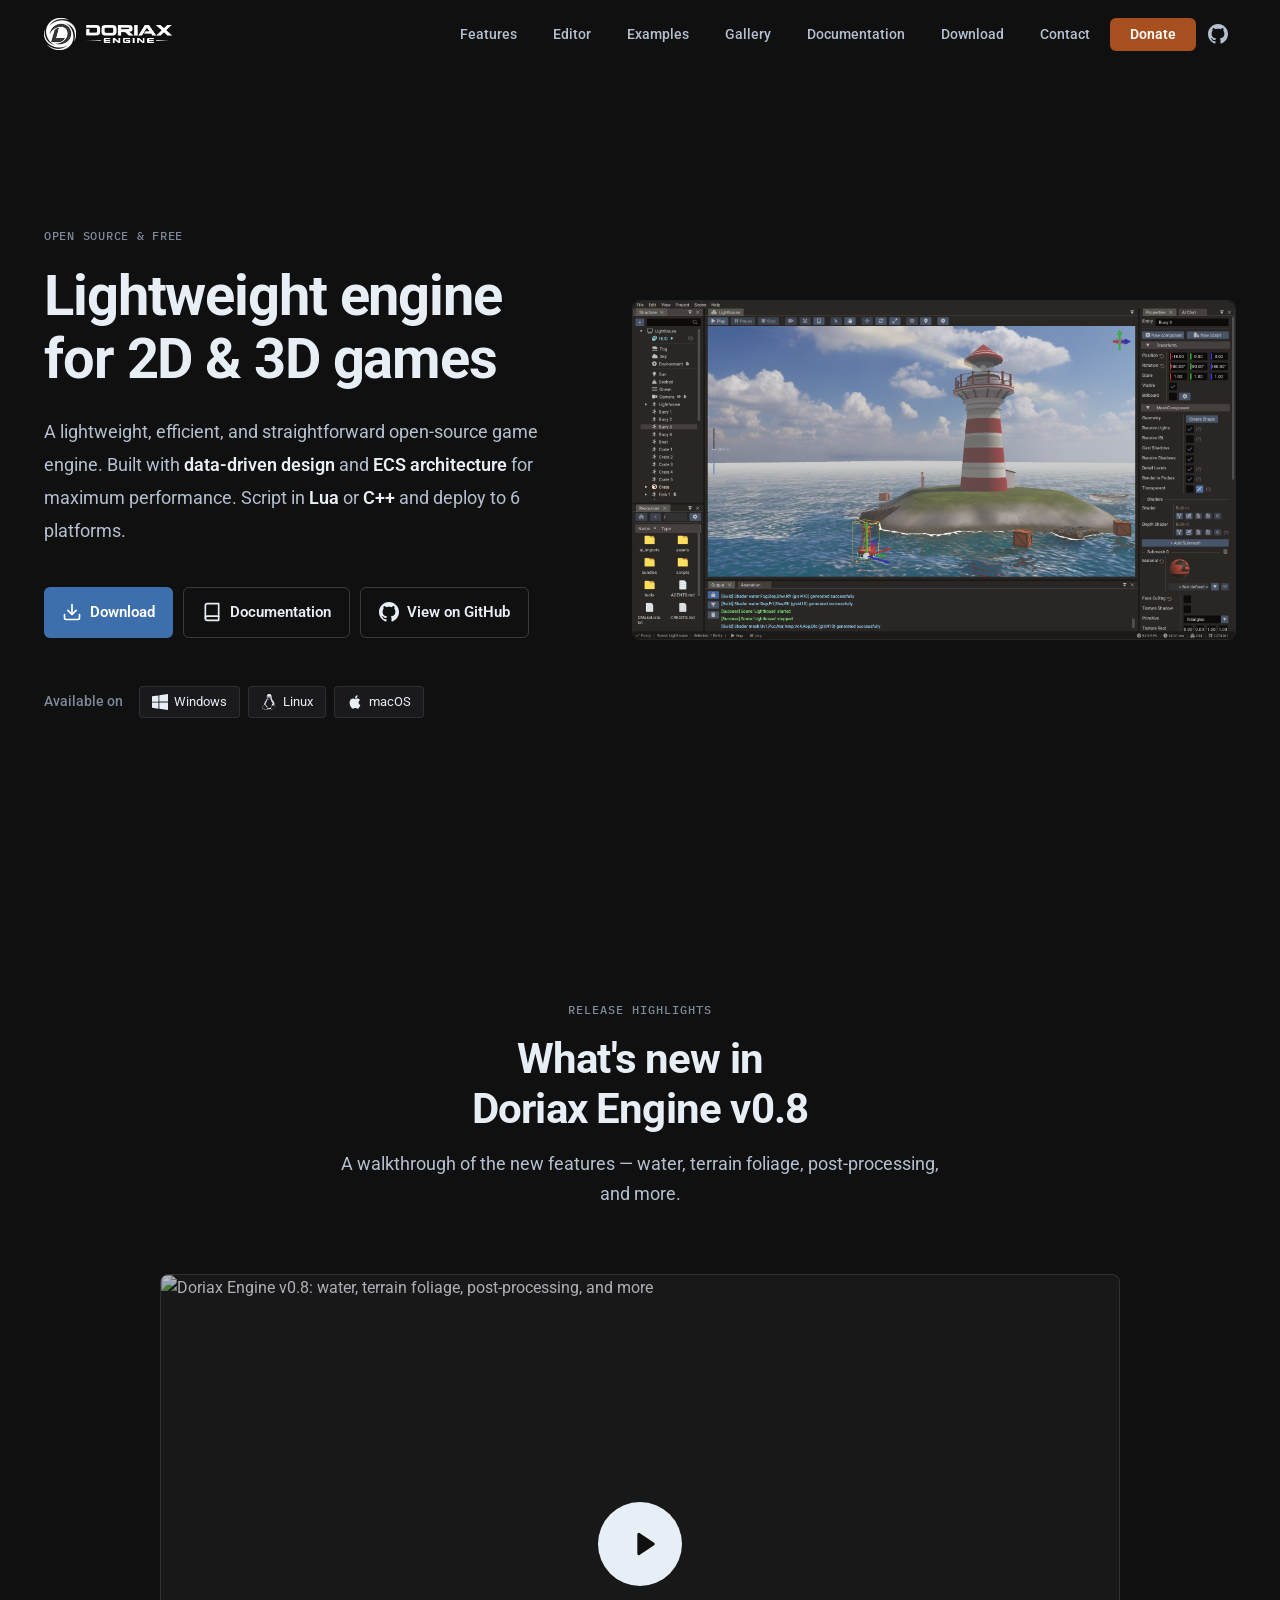
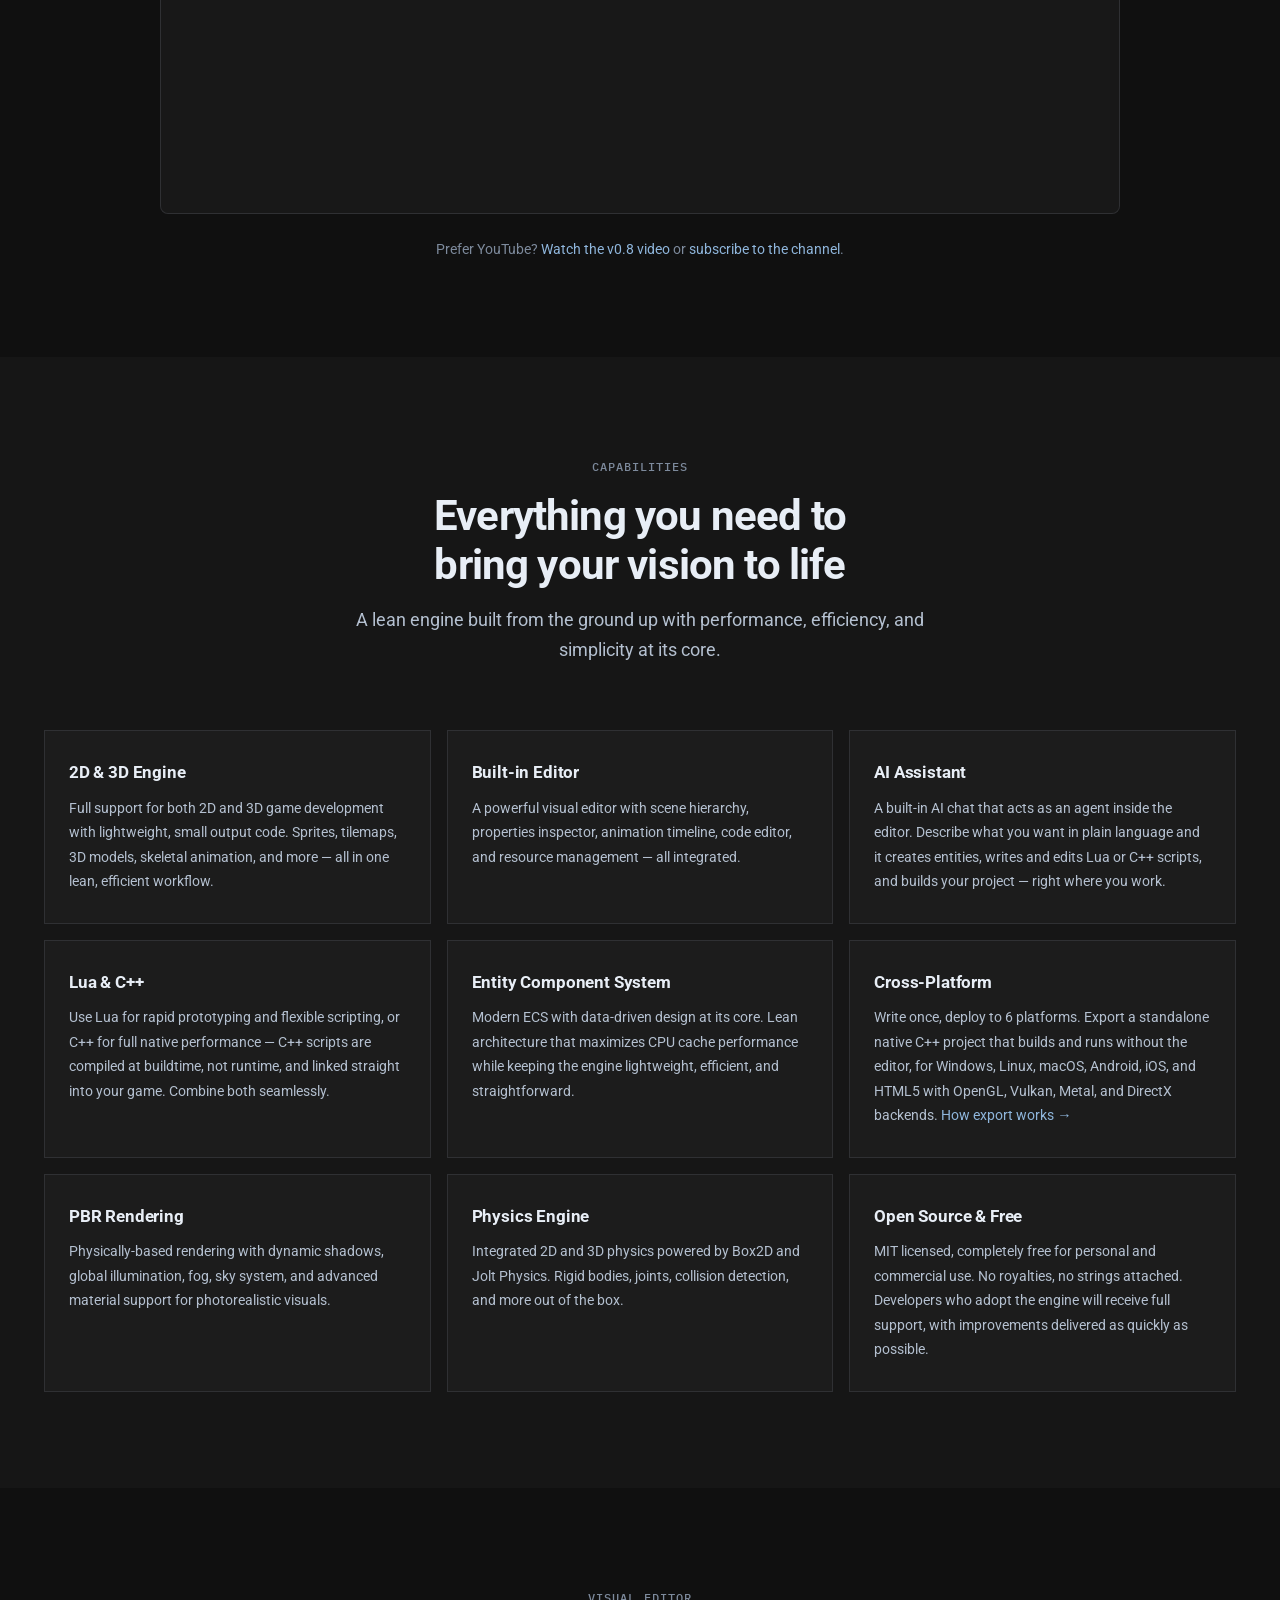
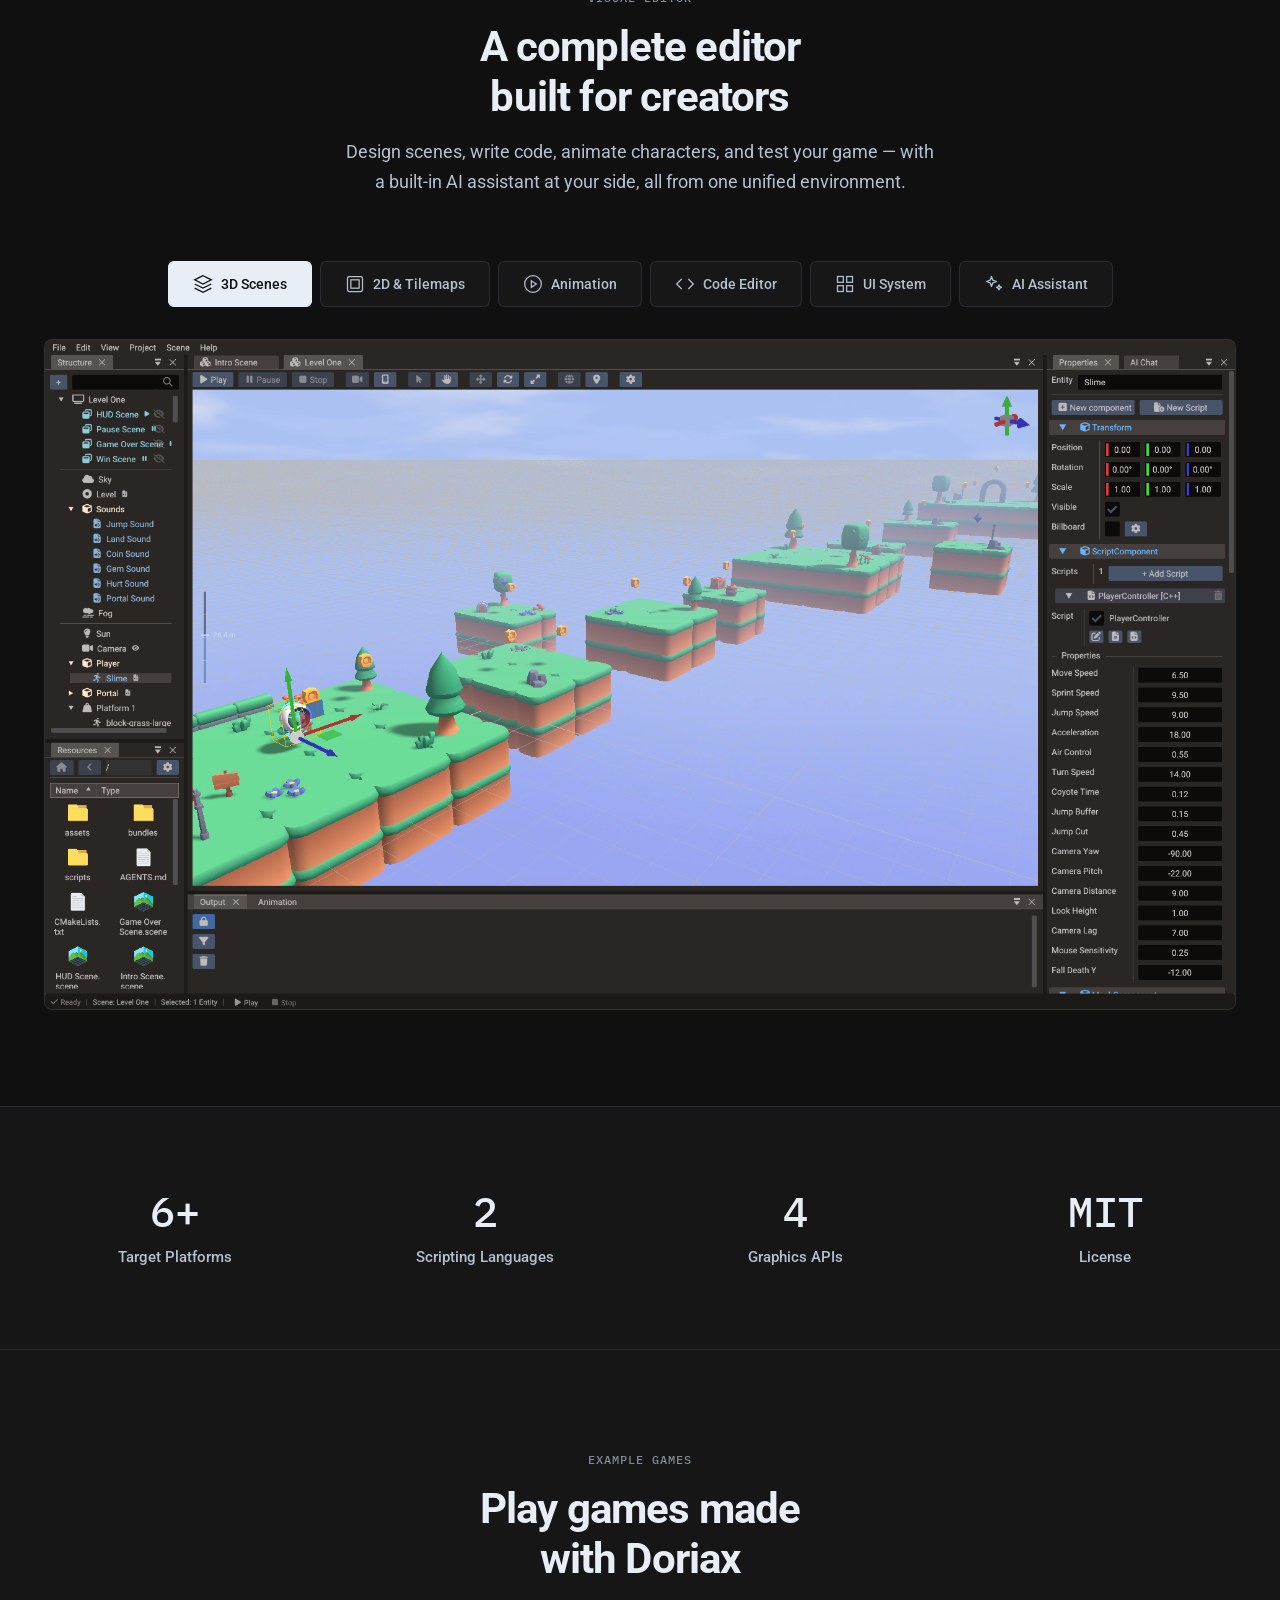
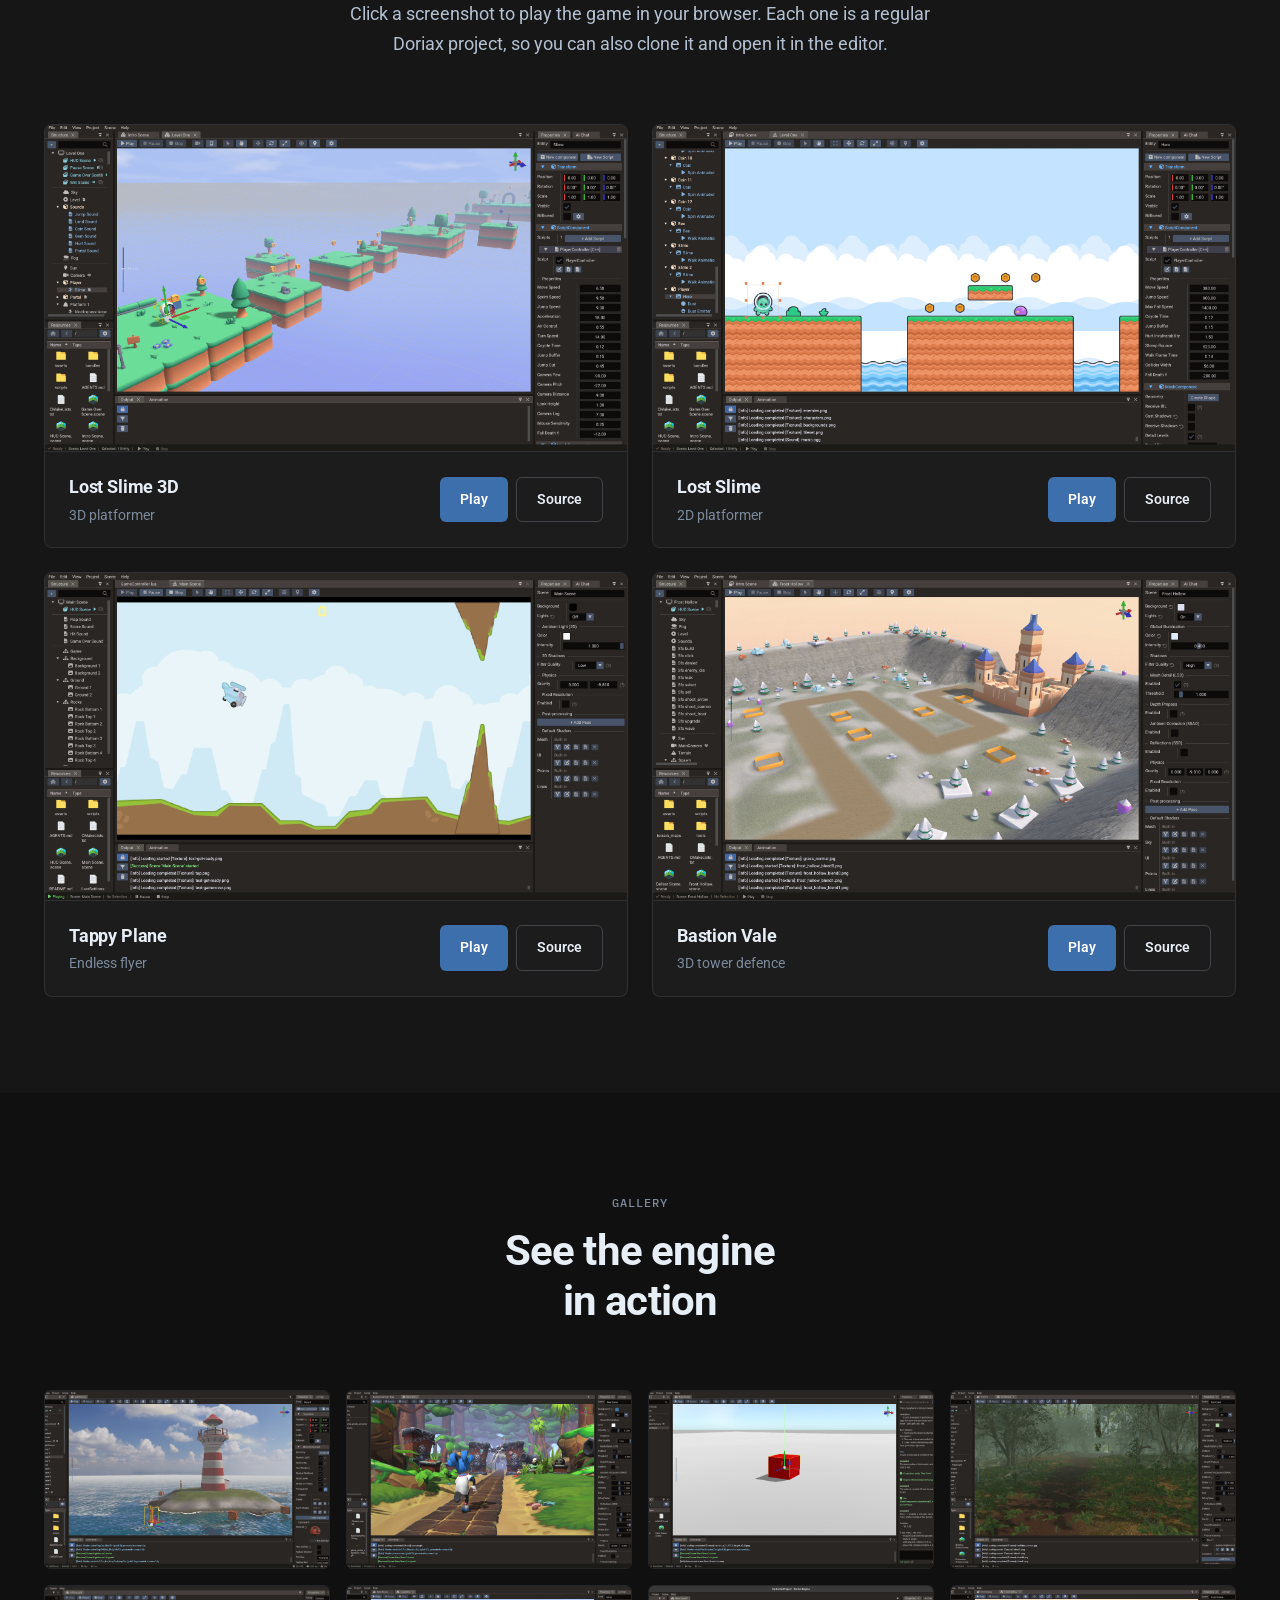
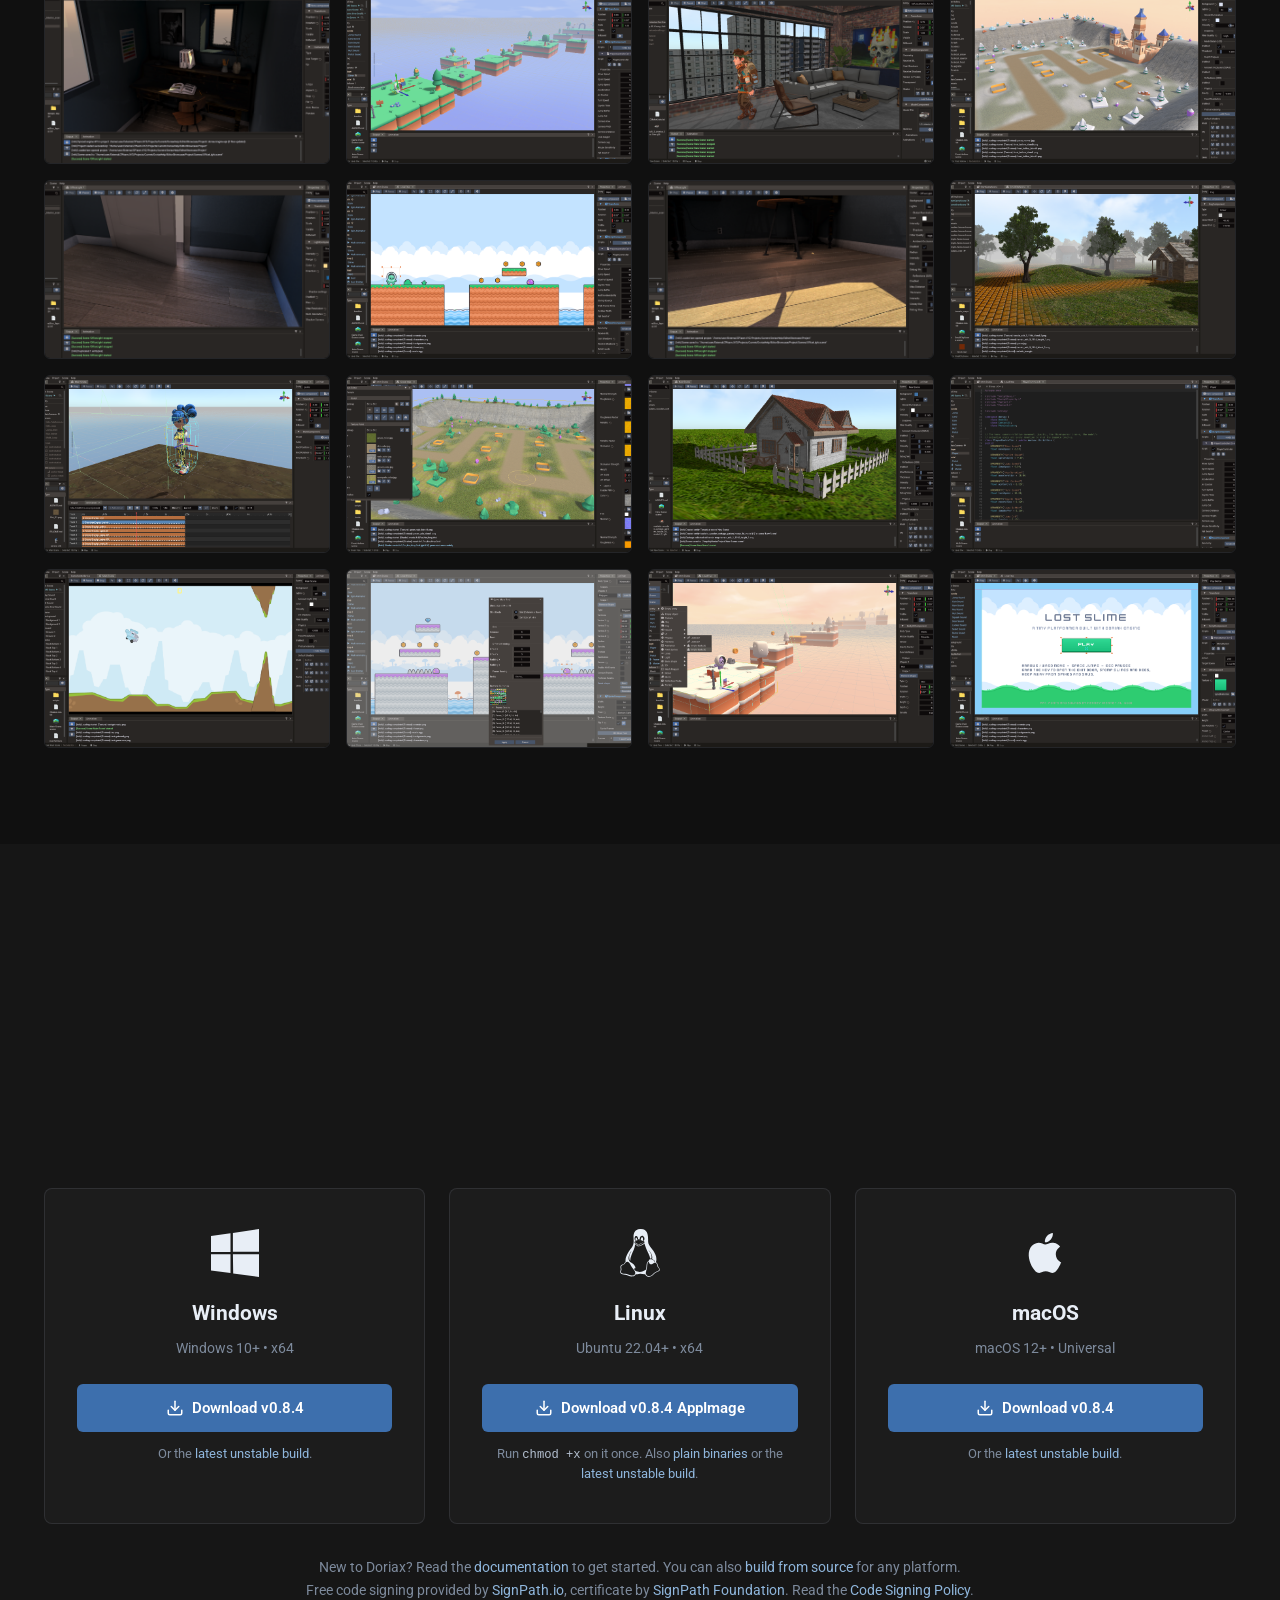
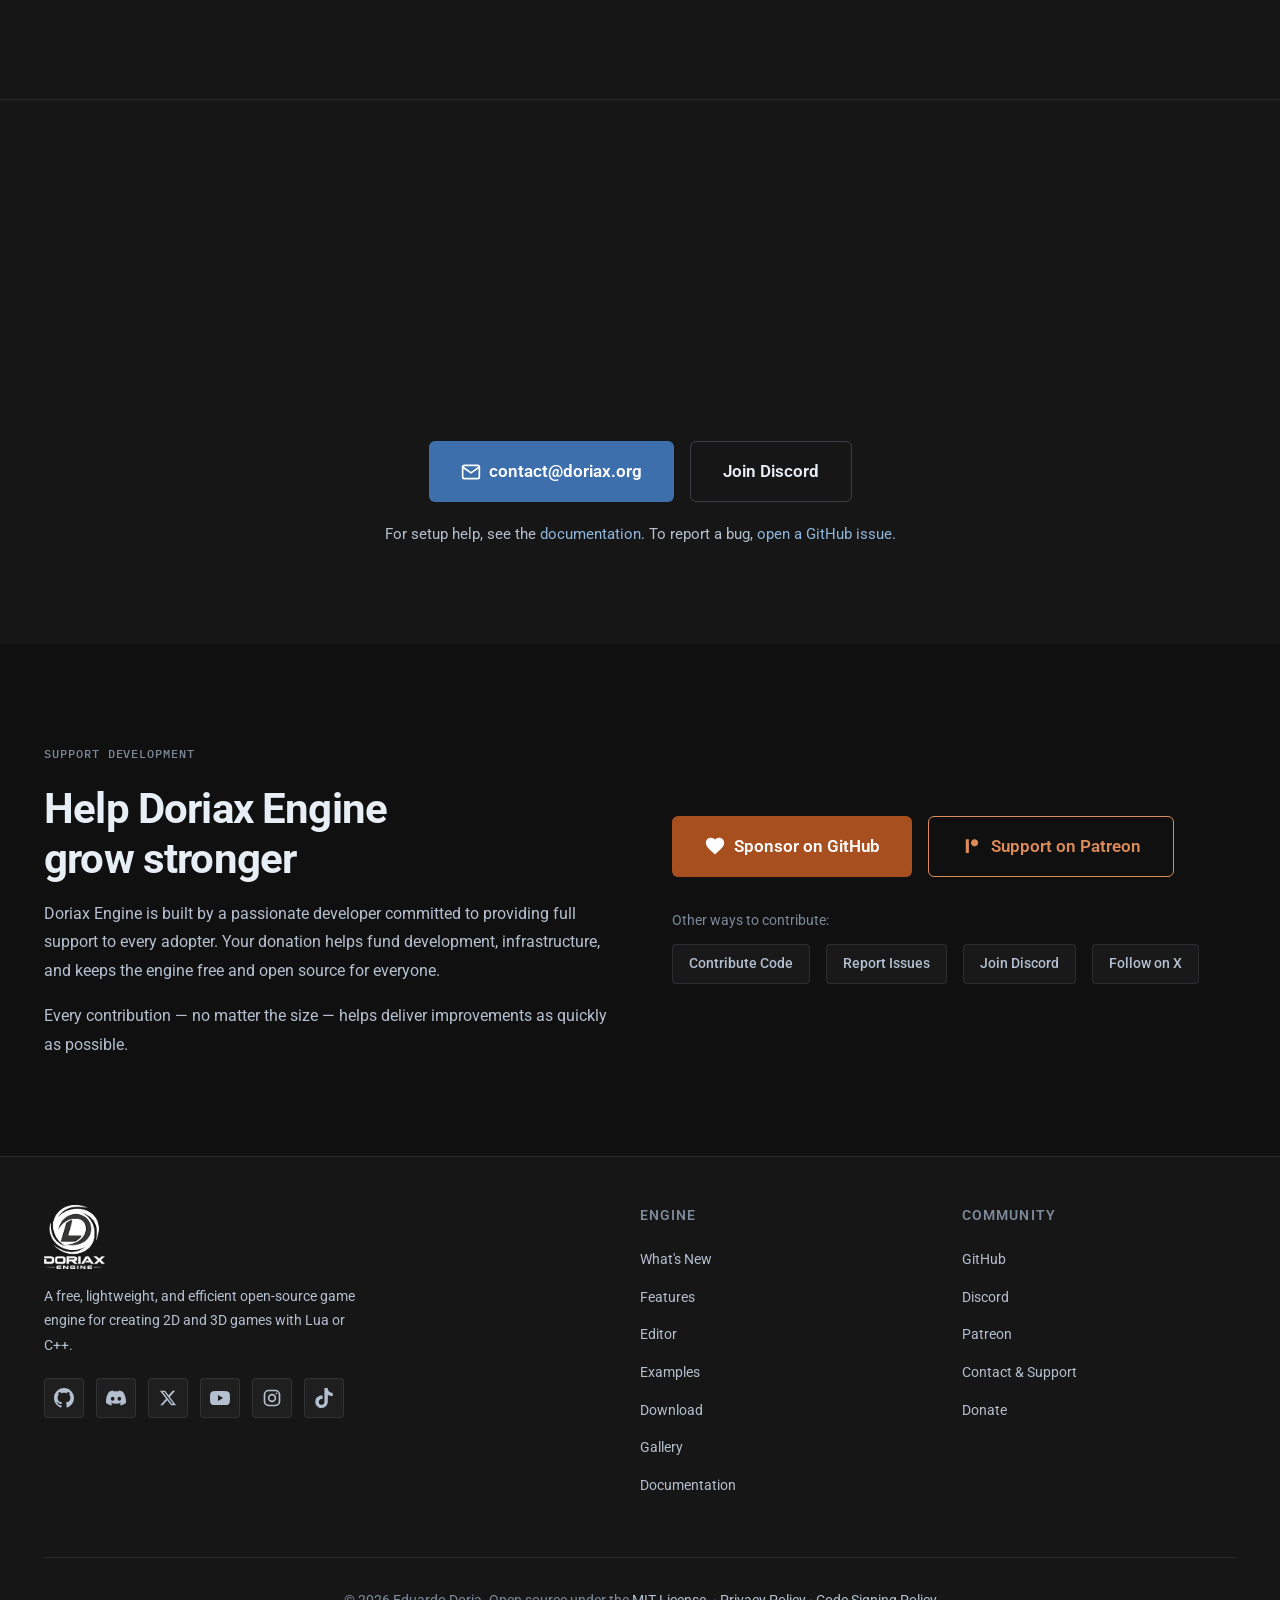
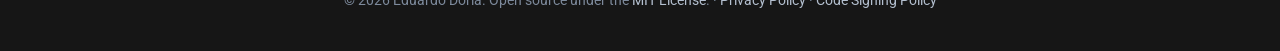
==== commit 146905c4: "Updated social media links" ====
--- a/index.html
+++ b/index.html
@@ -631,6 +631,12 @@
                         <a href="https://www.youtube.com/@doriaxengine" target="_blank" rel="noopener noreferrer" aria-label="YouTube">
                             <svg width="20" height="20" viewBox="0 0 24 24" fill="currentColor"><path d="M23.498 6.186a3.016 3.016 0 0 0-2.122-2.136C19.505 3.545 12 3.545 12 3.545s-7.505 0-9.377.505A3.017 3.017 0 0 0 .502 6.186C0 8.07 0 12 0 12s0 3.93.502 5.814a3.016 3.016 0 0 0 2.122 2.136c1.871.505 9.376.505 9.376.505s7.505 0 9.377-.505a3.015 3.015 0 0 0 2.122-2.136C24 15.93 24 12 24 12s0-3.93-.502-5.814zM9.545 15.568V8.432L15.818 12l-6.273 3.568z"/></svg>
                         </a>
+                        <a href="https://www.instagram.com/doriaxengine/" target="_blank" rel="noopener noreferrer" aria-label="Instagram">
+                            <svg width="20" height="20" viewBox="0 0 24 24" fill="none" stroke="currentColor" stroke-width="2" stroke-linecap="round" stroke-linejoin="round" aria-hidden="true"><rect x="3" y="3" width="18" height="18" rx="5"/><circle cx="12" cy="12" r="4"/><circle cx="17.5" cy="6.5" r="1" fill="currentColor" stroke="none"/></svg>
+                        </a>
+                        <a href="https://www.tiktok.com/@doriaxengine" target="_blank" rel="noopener noreferrer" aria-label="TikTok">
+                            <svg width="20" height="20" viewBox="0 0 24 24" fill="currentColor" aria-hidden="true"><path d="M12.525.02c1.31-.02 2.61-.01 3.91-.02.08 1.53.63 3.09 1.75 4.17 1.12 1.11 2.7 1.62 4.24 1.79v4.03c-1.44-.05-2.89-.35-4.2-.97-.57-.26-1.1-.59-1.62-.93-.01 2.92.01 5.84-.02 8.75-.08 1.4-.54 2.79-1.35 3.94-1.31 1.92-3.58 3.17-5.91 3.21-1.43.08-2.86-.31-4.08-1.03-2.02-1.19-3.44-3.37-3.65-5.71-.02-.5-.03-1-.01-1.49.18-1.9 1.12-3.72 2.58-4.96 1.66-1.44 3.98-2.13 6.15-1.72.02 1.48-.04 2.96-.04 4.44-.99-.32-2.15-.23-3.02.37-.63.41-1.11 1.04-1.36 1.75-.21.51-.15 1.07-.14 1.61.24 1.64 1.82 3.02 3.5 2.87 1.12-.01 2.19-.66 2.77-1.61.19-.33.4-.67.41-1.06.1-1.79.06-3.57.07-5.36.01-4.03-.01-8.05.02-12.07z"/></svg>
+                        </a>
                     </div>
                 </div>
                 <div class="footer-links">
@@ -650,8 +656,6 @@
                     <ul>
                         <li><a href="https://github.com/doriaxengine/doriax" target="_blank" rel="noopener noreferrer">GitHub</a></li>
                         <li><a href="https://discord.gg/yXXDyJf3gT" target="_blank" rel="noopener noreferrer">Discord</a></li>
-                        <li><a href="https://x.com/doriaxengine" target="_blank" rel="noopener noreferrer">X</a></li>
-                        <li><a href="https://www.youtube.com/@doriaxengine" target="_blank" rel="noopener noreferrer">YouTube</a></li>
                         <li><a href="https://www.patreon.com/doriax" target="_blank" rel="noopener noreferrer">Patreon</a></li>
                         <li><a href="#contact">Contact &amp; Support</a></li>
                         <li><a href="#donate">Donate</a></li>
--- a/css/style.css
+++ b/css/style.css
@@ -1034,7 +1034,7 @@
 .footer {
     background: var(--bg-secondary);
     border-top: 1px solid var(--border-color);
-    padding: 80px 0 40px;
+    padding: 48px 0 40px;
 }
 
 .footer-grid {
@@ -1065,12 +1065,14 @@
 
 .footer-social {
     display: flex;
+    flex-wrap: wrap;
     gap: 12px;
 }
 
 .footer-social a {
     width: 40px;
     height: 40px;
+    flex-shrink: 0;
     display: flex;
     align-items: center;
     justify-content: center;
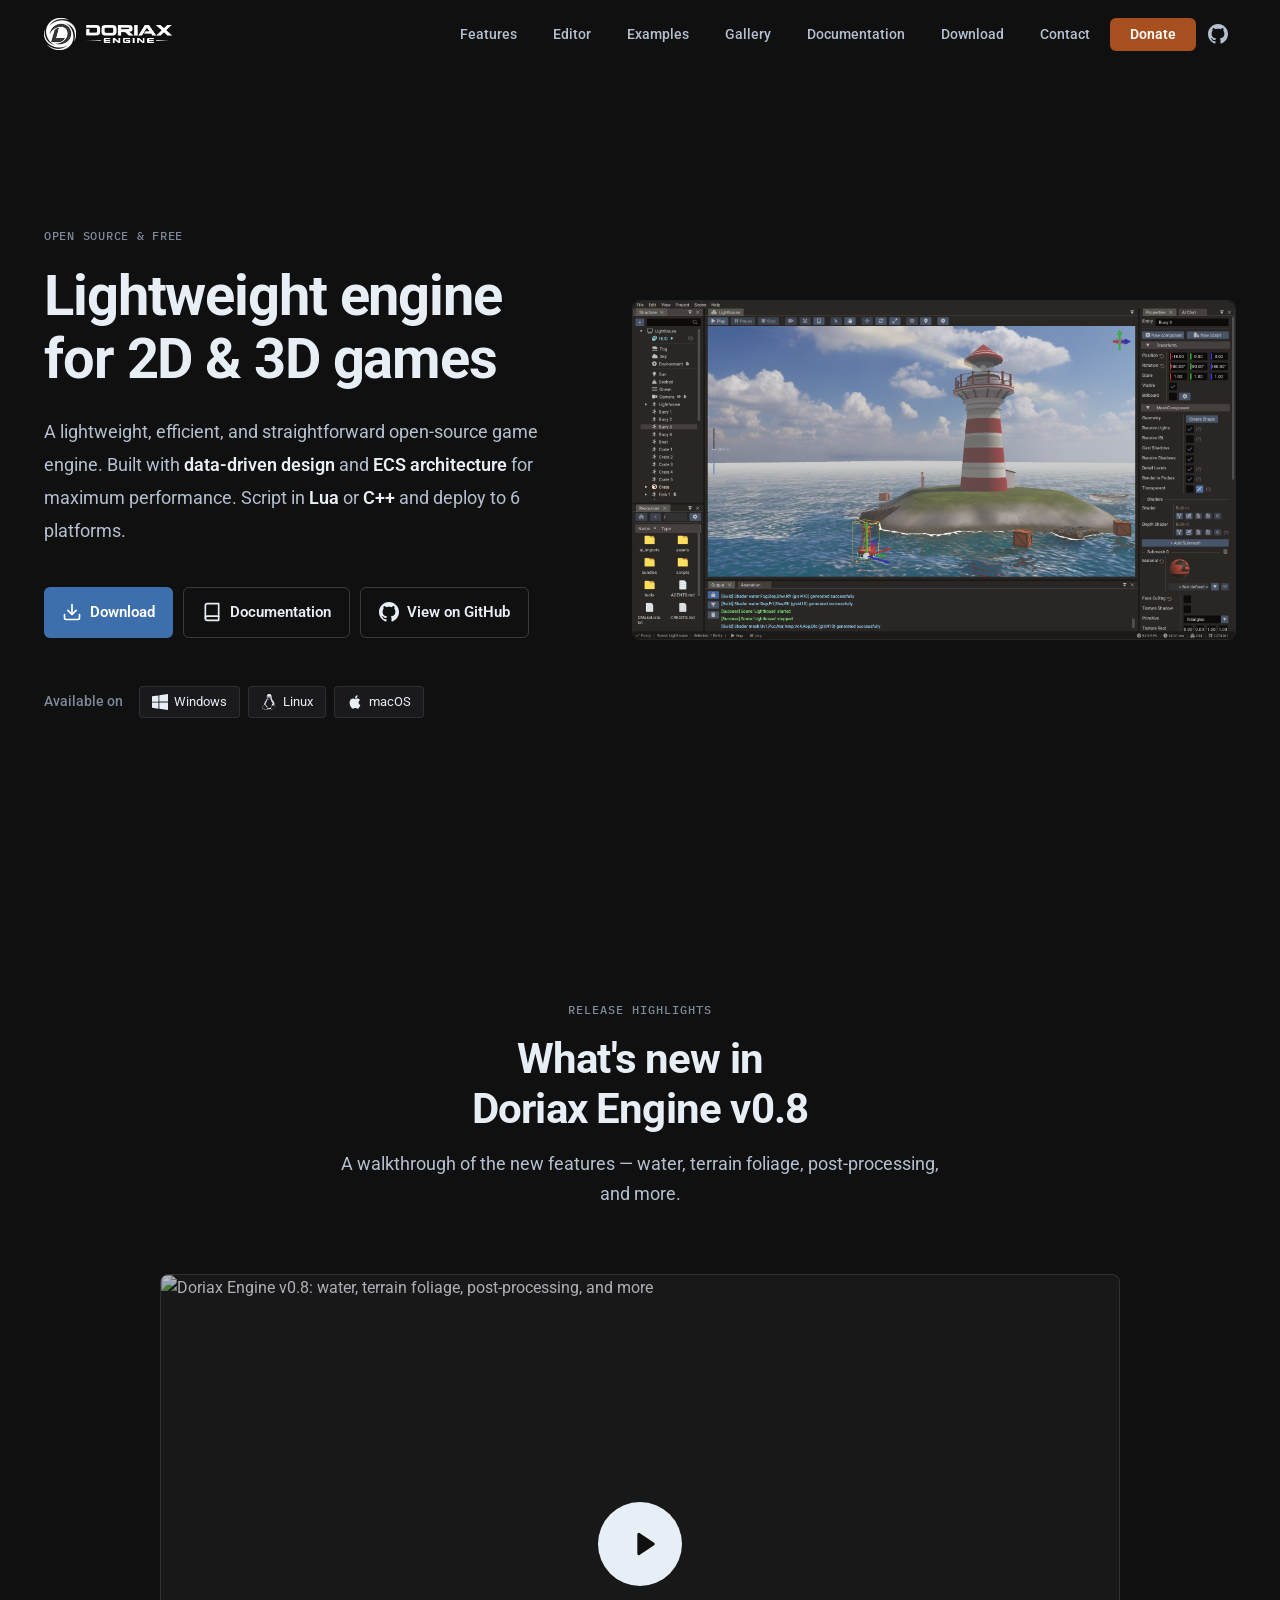
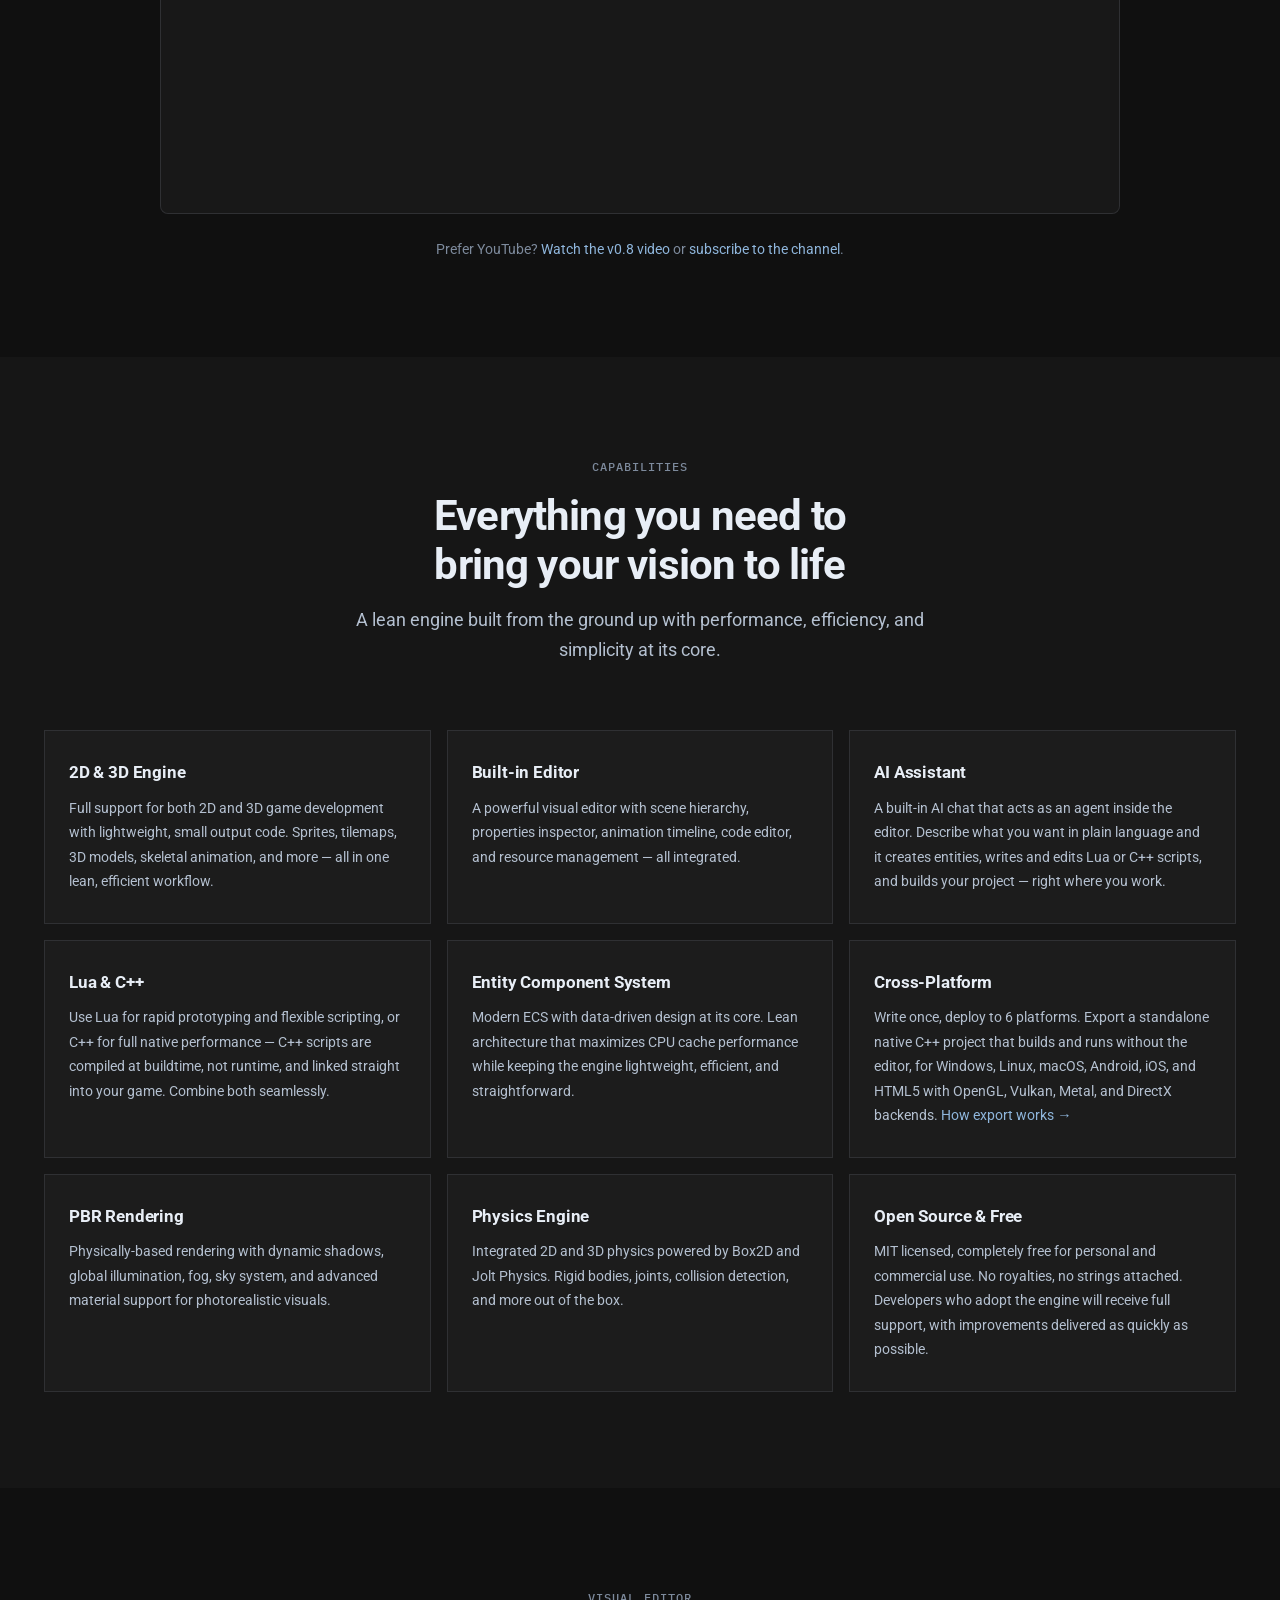
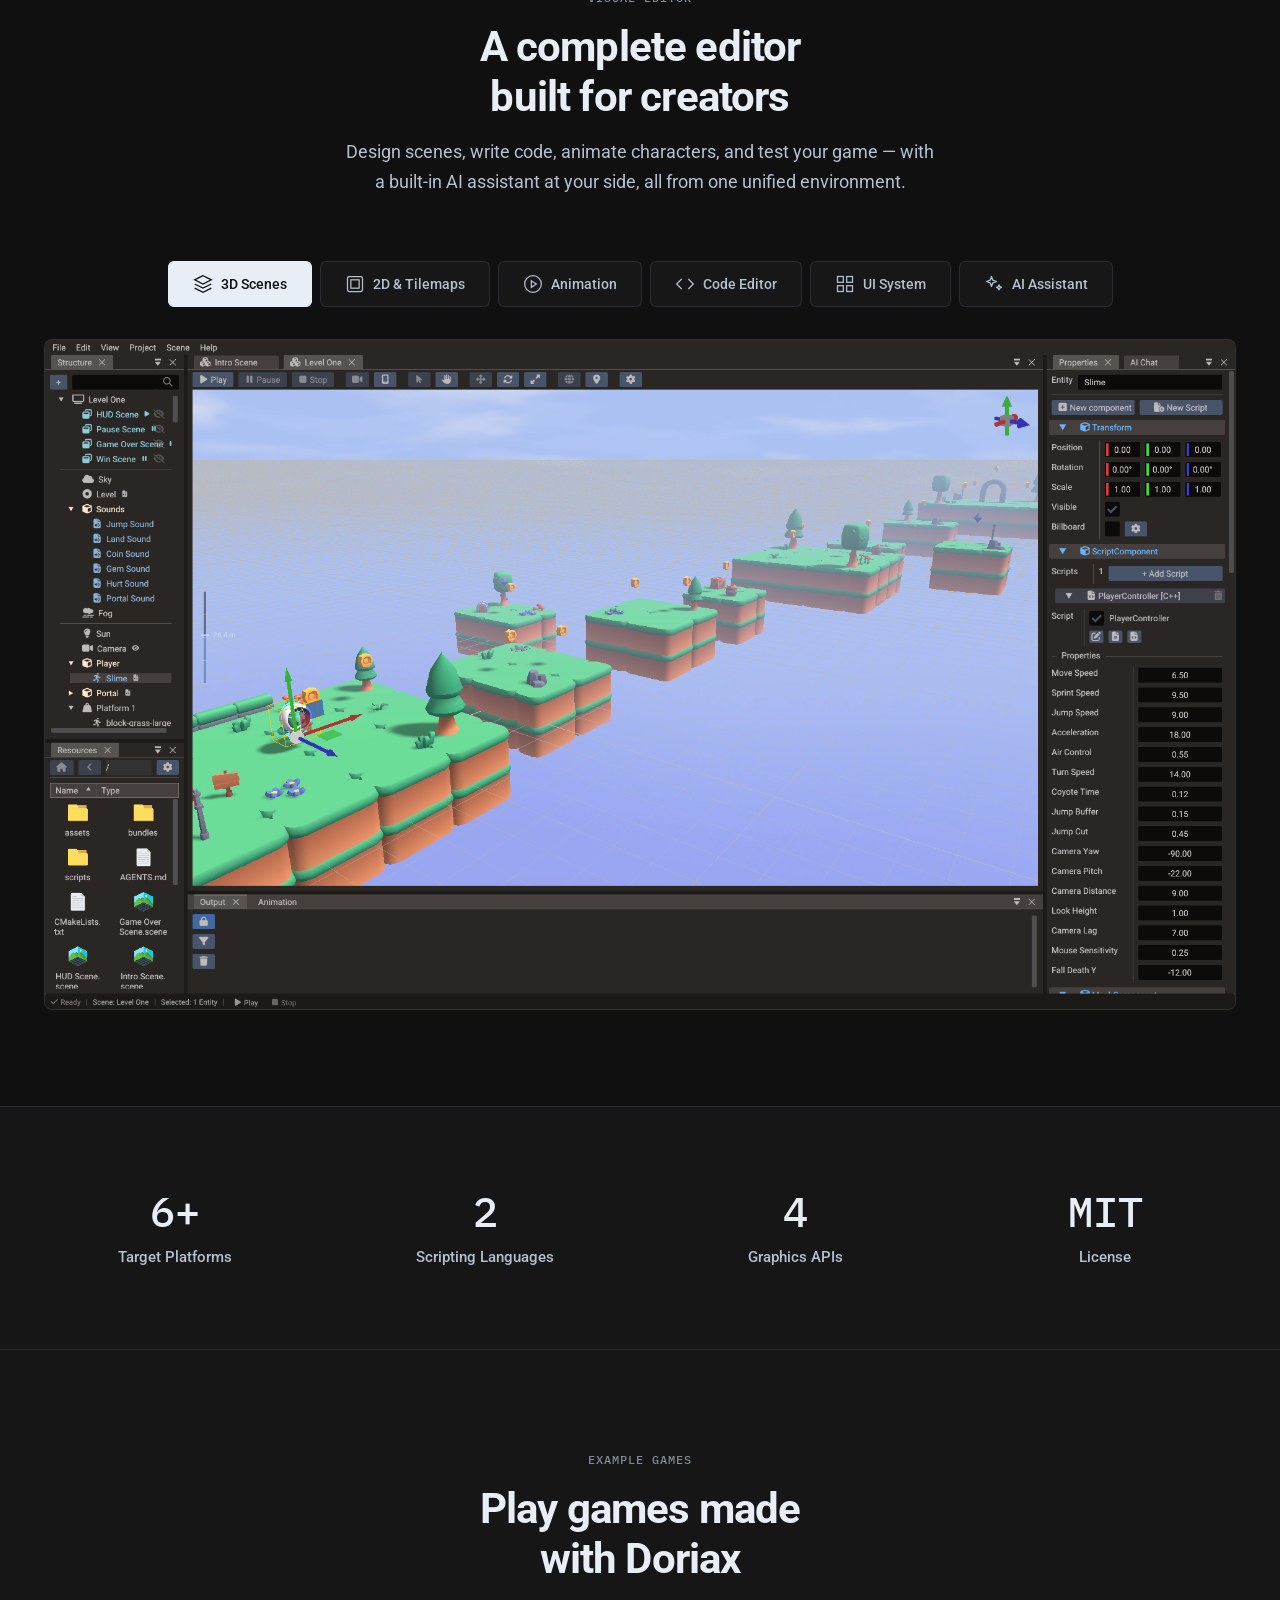
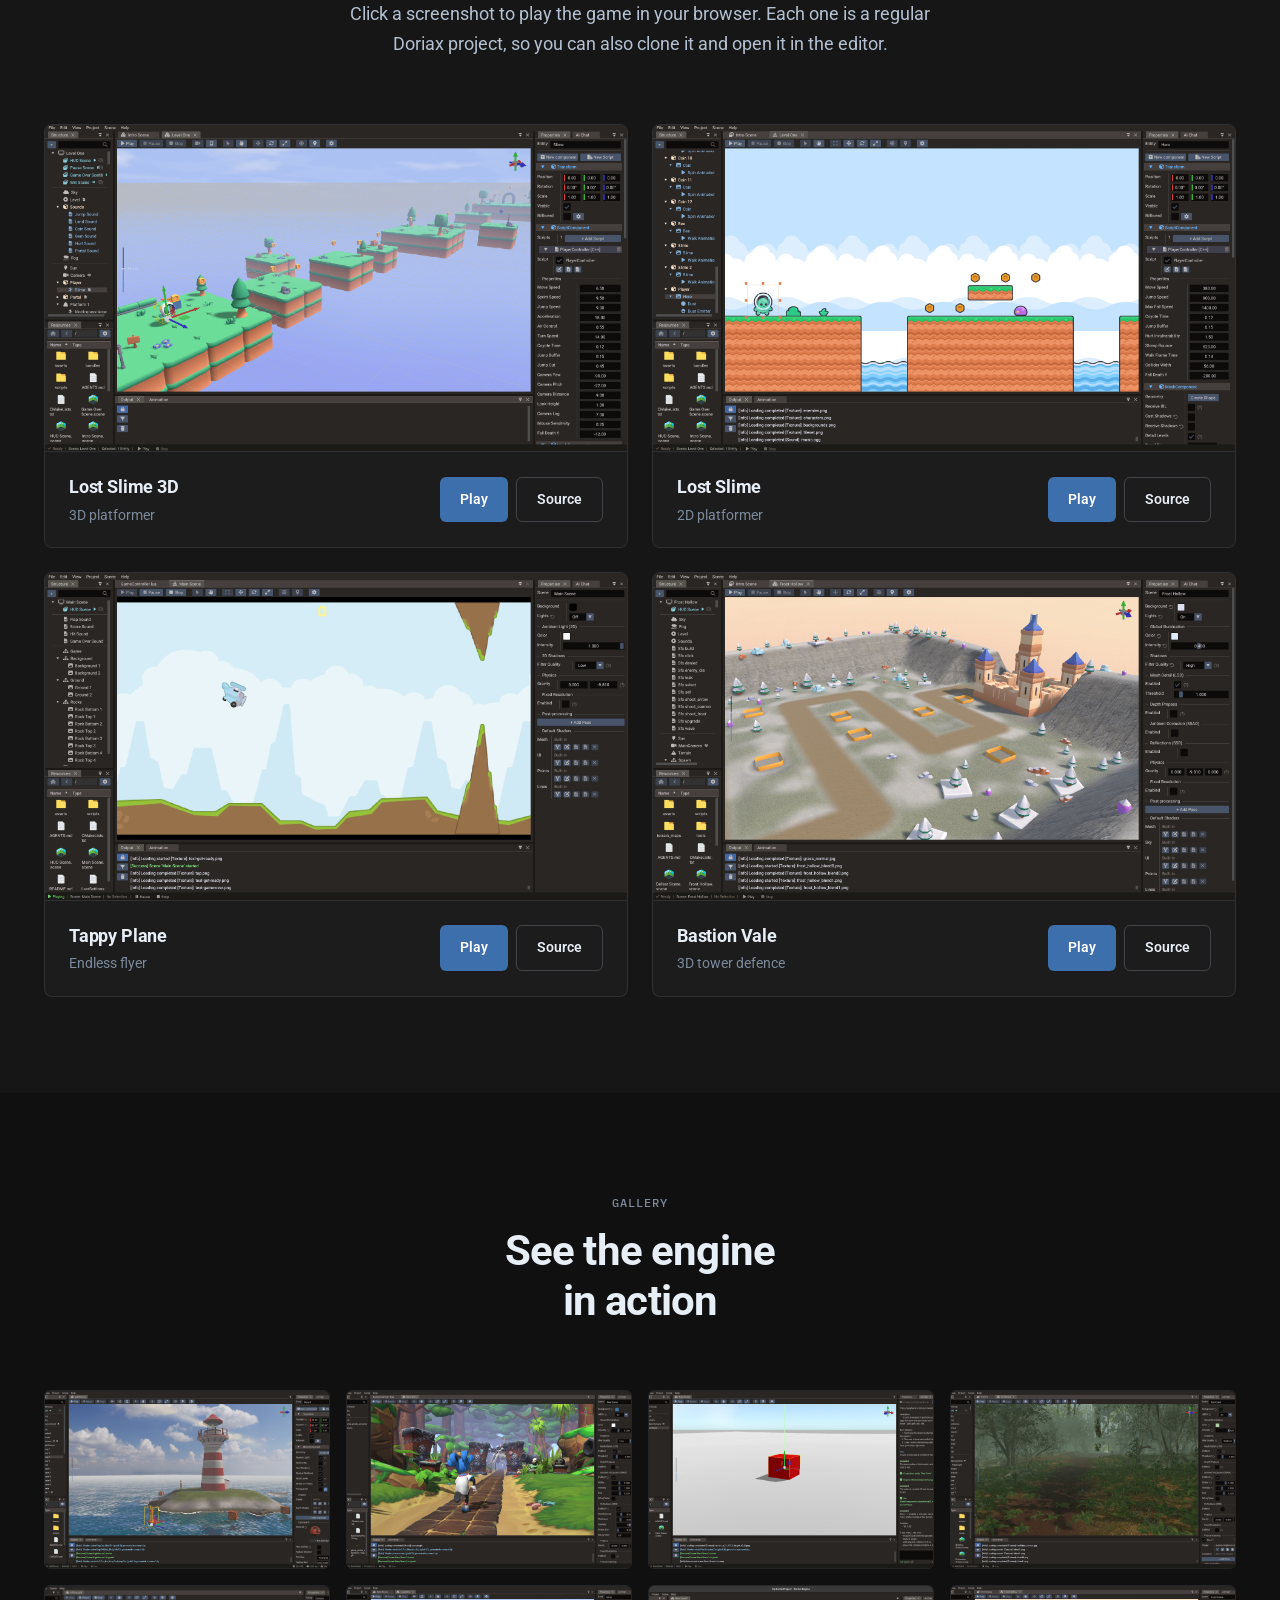
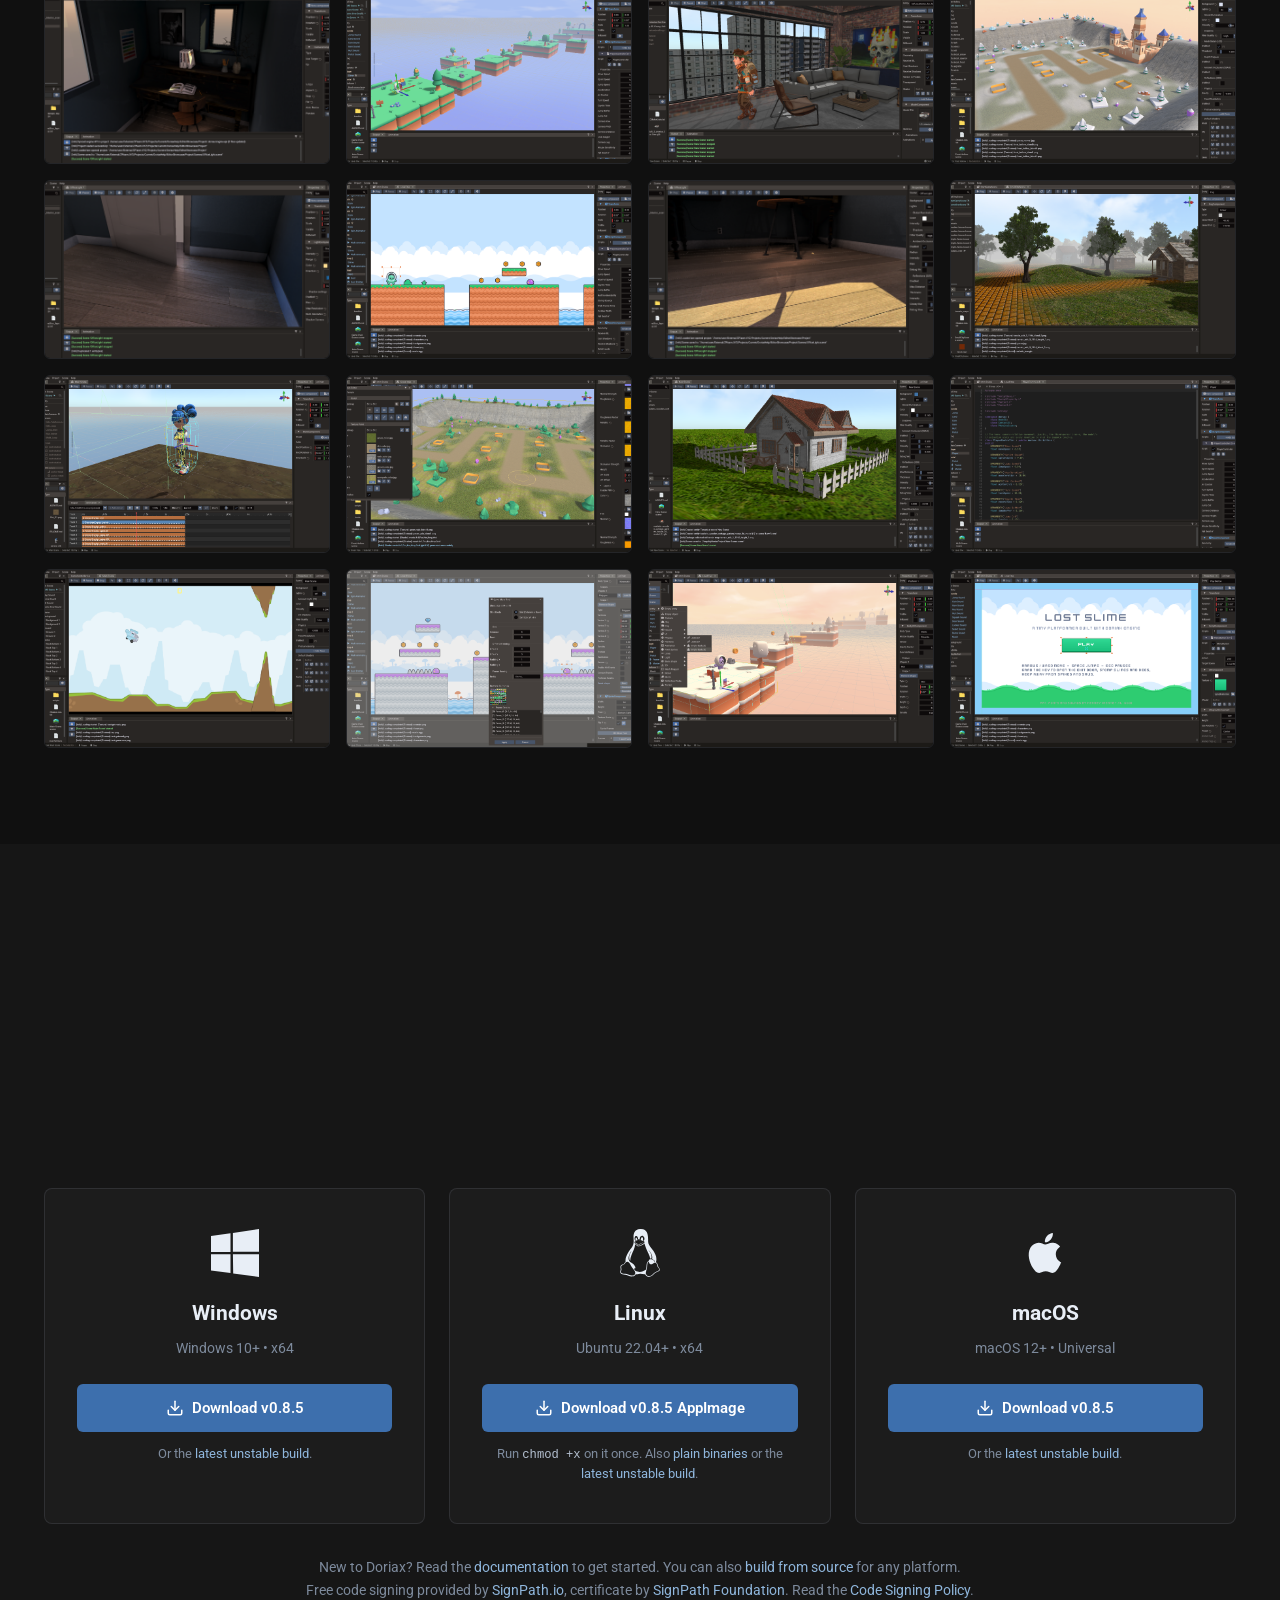
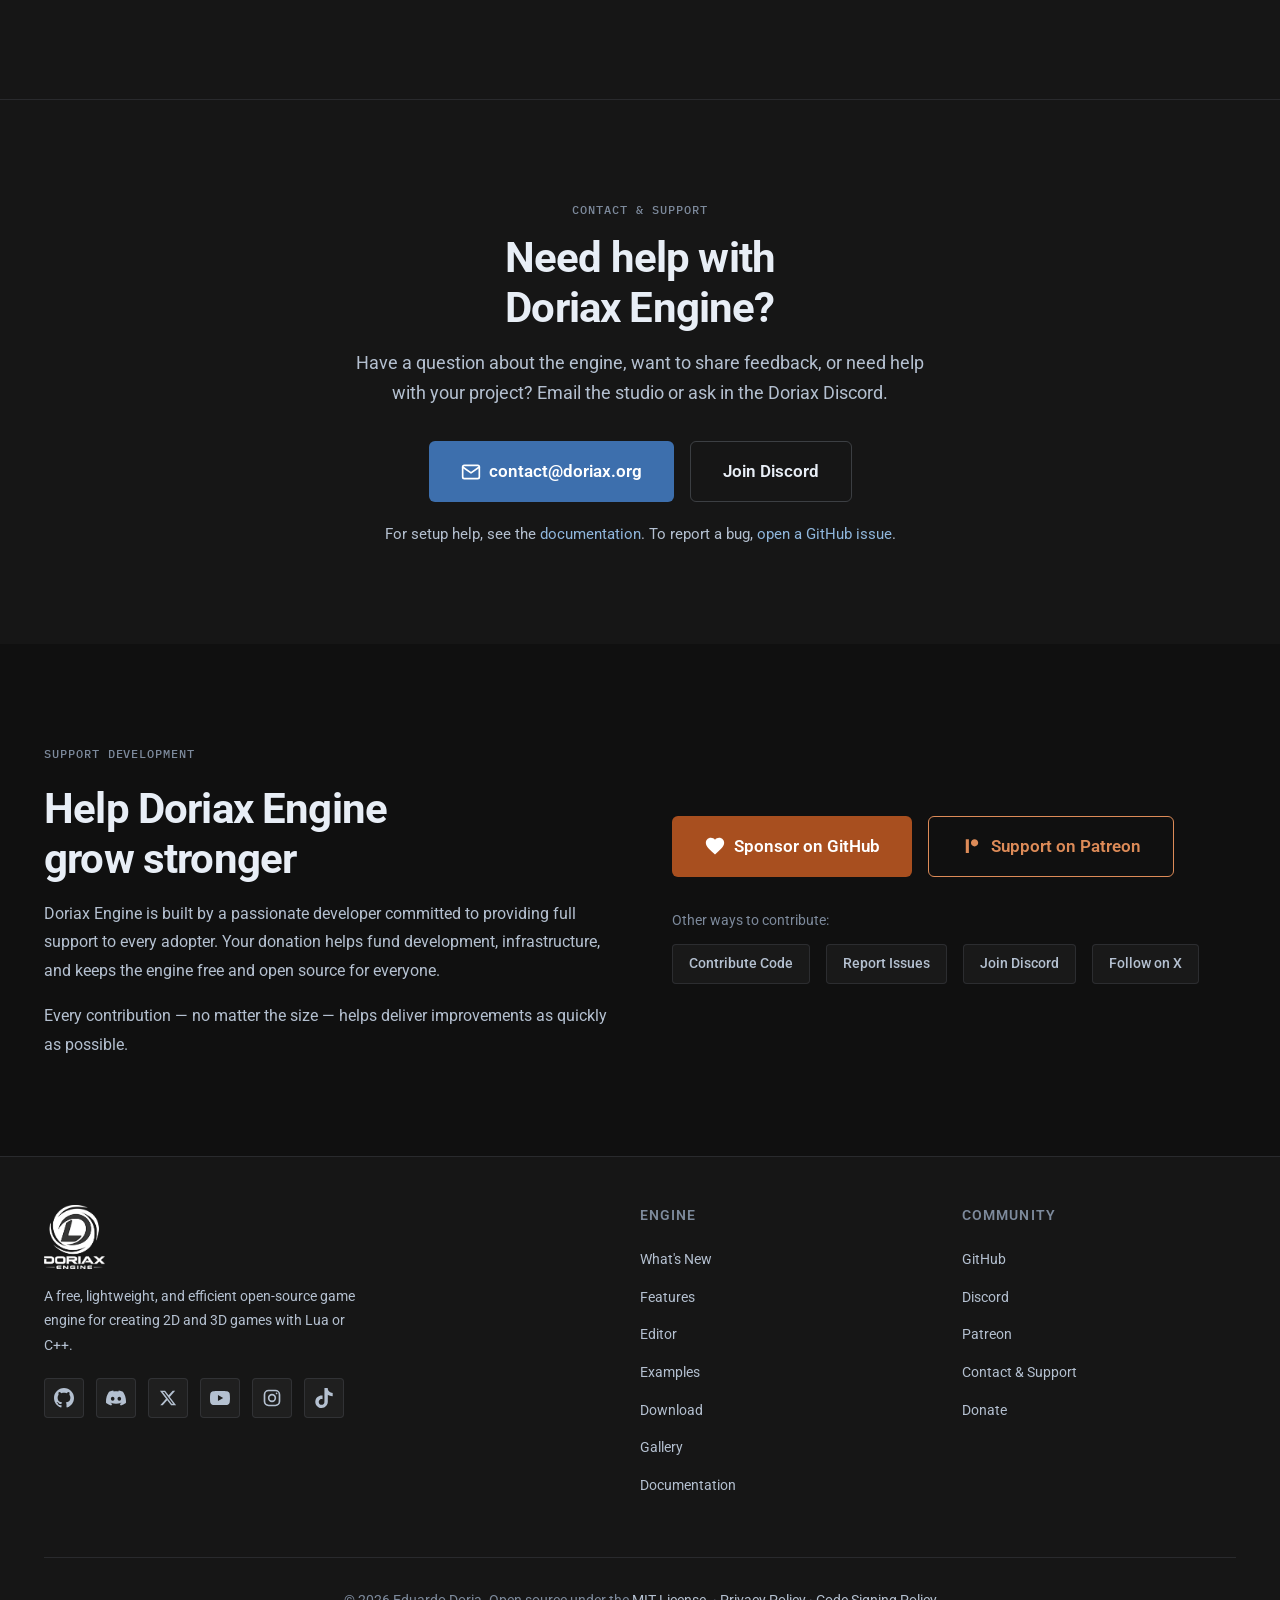
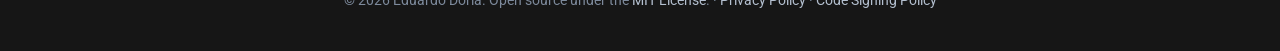
==== commit 736e7f13: "Updated version to v0.8.5" ====
--- a/index.html
+++ b/index.html
@@ -504,9 +504,9 @@
                     </div>
                     <h3>Windows</h3>
                     <p class="download-meta">Windows 10+ &bull; x64</p>
-                    <a href="https://github.com/doriaxengine/doriax/releases/download/v0.8.4/Doriax-v0.8.4-windows-x64.zip" class="btn btn-primary btn-download">
+                    <a href="https://github.com/doriaxengine/doriax/releases/download/v0.8.5/Doriax-v0.8.5-windows-x64.zip" class="btn btn-primary btn-download">
                         <svg width="18" height="18" viewBox="0 0 24 24" fill="none" stroke="currentColor" stroke-width="2" stroke-linecap="round" stroke-linejoin="round"><path d="M21 15v4a2 2 0 0 1-2 2H5a2 2 0 0 1-2-2v-4"/><polyline points="7 10 12 15 17 10"/><line x1="12" y1="15" x2="12" y2="3"/></svg>
-                        Download v0.8.4
+                        Download v0.8.5
                     </a>
                     <p class="download-alt">
                         Or the <a href="https://nightly.link/doriaxengine/doriax/workflows/cmake.yml/main/doriax_windows.zip">latest unstable build</a>.
@@ -518,12 +518,12 @@
                     </div>
                     <h3>Linux</h3>
                     <p class="download-meta">Ubuntu 22.04+ &bull; x64</p>
-                    <a href="https://github.com/doriaxengine/doriax/releases/download/v0.8.4/Doriax-v0.8.4-linux-x86_64.AppImage" class="btn btn-primary btn-download">
+                    <a href="https://github.com/doriaxengine/doriax/releases/download/v0.8.5/Doriax-v0.8.5-linux-x86_64.AppImage" class="btn btn-primary btn-download">
                         <svg width="18" height="18" viewBox="0 0 24 24" fill="none" stroke="currentColor" stroke-width="2" stroke-linecap="round" stroke-linejoin="round"><path d="M21 15v4a2 2 0 0 1-2 2H5a2 2 0 0 1-2-2v-4"/><polyline points="7 10 12 15 17 10"/><line x1="12" y1="15" x2="12" y2="3"/></svg>
-                        Download v0.8.4 AppImage
+                        Download v0.8.5 AppImage
                     </a>
                     <p class="download-alt">
-                        Run <code>chmod +x</code> on it once. Also <a href="https://github.com/doriaxengine/doriax/releases/download/v0.8.4/Doriax-v0.8.4-linux-x86_64.zip">plain binaries</a> or the <a href="https://nightly.link/doriaxengine/doriax/workflows/cmake.yml/main/doriax_linux_appimage.zip">latest unstable build</a>.
+                        Run <code>chmod +x</code> on it once. Also <a href="https://github.com/doriaxengine/doriax/releases/download/v0.8.5/Doriax-v0.8.5-linux-x86_64.zip">plain binaries</a> or the <a href="https://nightly.link/doriaxengine/doriax/workflows/cmake.yml/main/doriax_linux_appimage.zip">latest unstable build</a>.
                     </p>
                 </div>
                 <div class="download-card">
@@ -532,9 +532,9 @@
                     </div>
                     <h3>macOS</h3>
                     <p class="download-meta">macOS 12+ &bull; Universal</p>
-                    <a href="https://github.com/doriaxengine/doriax/releases/download/v0.8.4/Doriax-v0.8.4-macos-universal.dmg" class="btn btn-primary btn-download">
+                    <a href="https://github.com/doriaxengine/doriax/releases/download/v0.8.5/Doriax-v0.8.5-macos-universal.dmg" class="btn btn-primary btn-download">
                         <svg width="18" height="18" viewBox="0 0 24 24" fill="none" stroke="currentColor" stroke-width="2" stroke-linecap="round" stroke-linejoin="round"><path d="M21 15v4a2 2 0 0 1-2 2H5a2 2 0 0 1-2-2v-4"/><polyline points="7 10 12 15 17 10"/><line x1="12" y1="15" x2="12" y2="3"/></svg>
-                        Download v0.8.4
+                        Download v0.8.5
                     </a>
                     <p class="download-alt">
                         Or the <a href="https://nightly.link/doriaxengine/doriax/workflows/cmake.yml/main/doriax_macos_dmg.zip">latest unstable build</a>.
